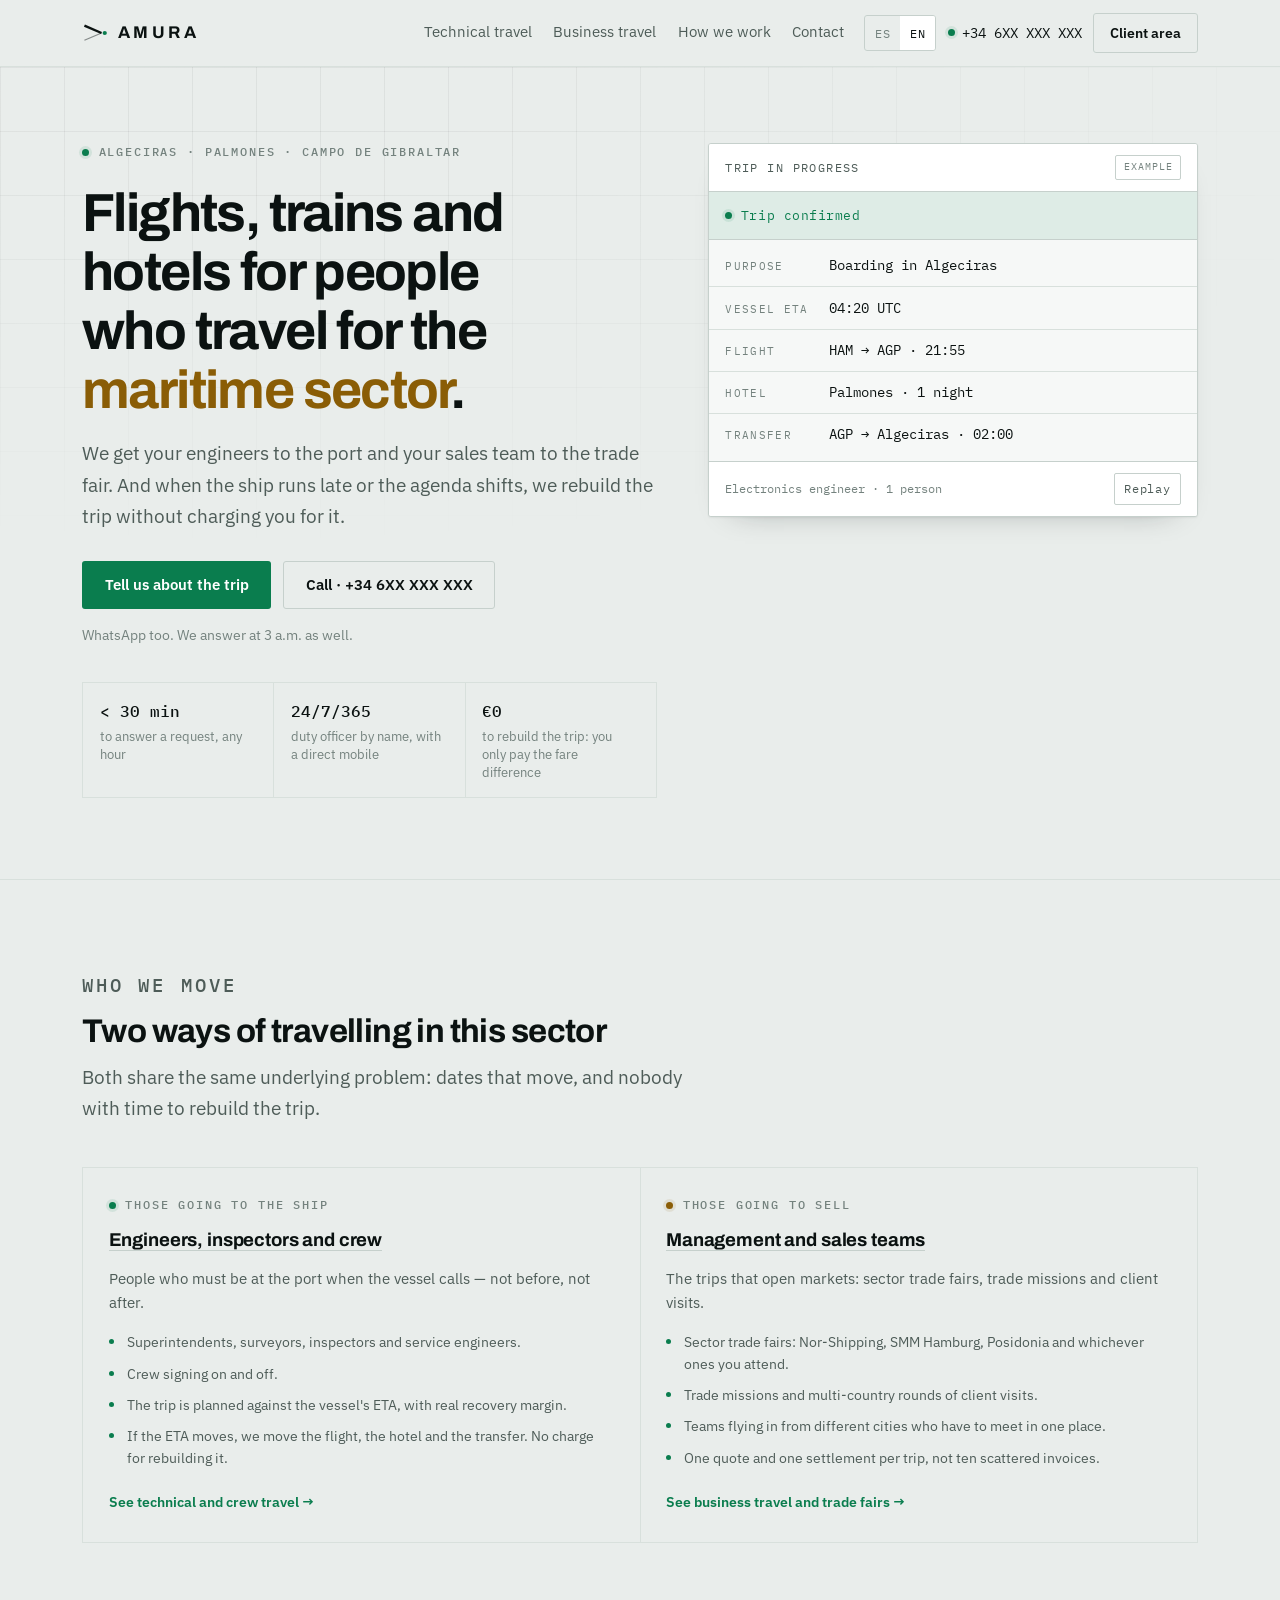
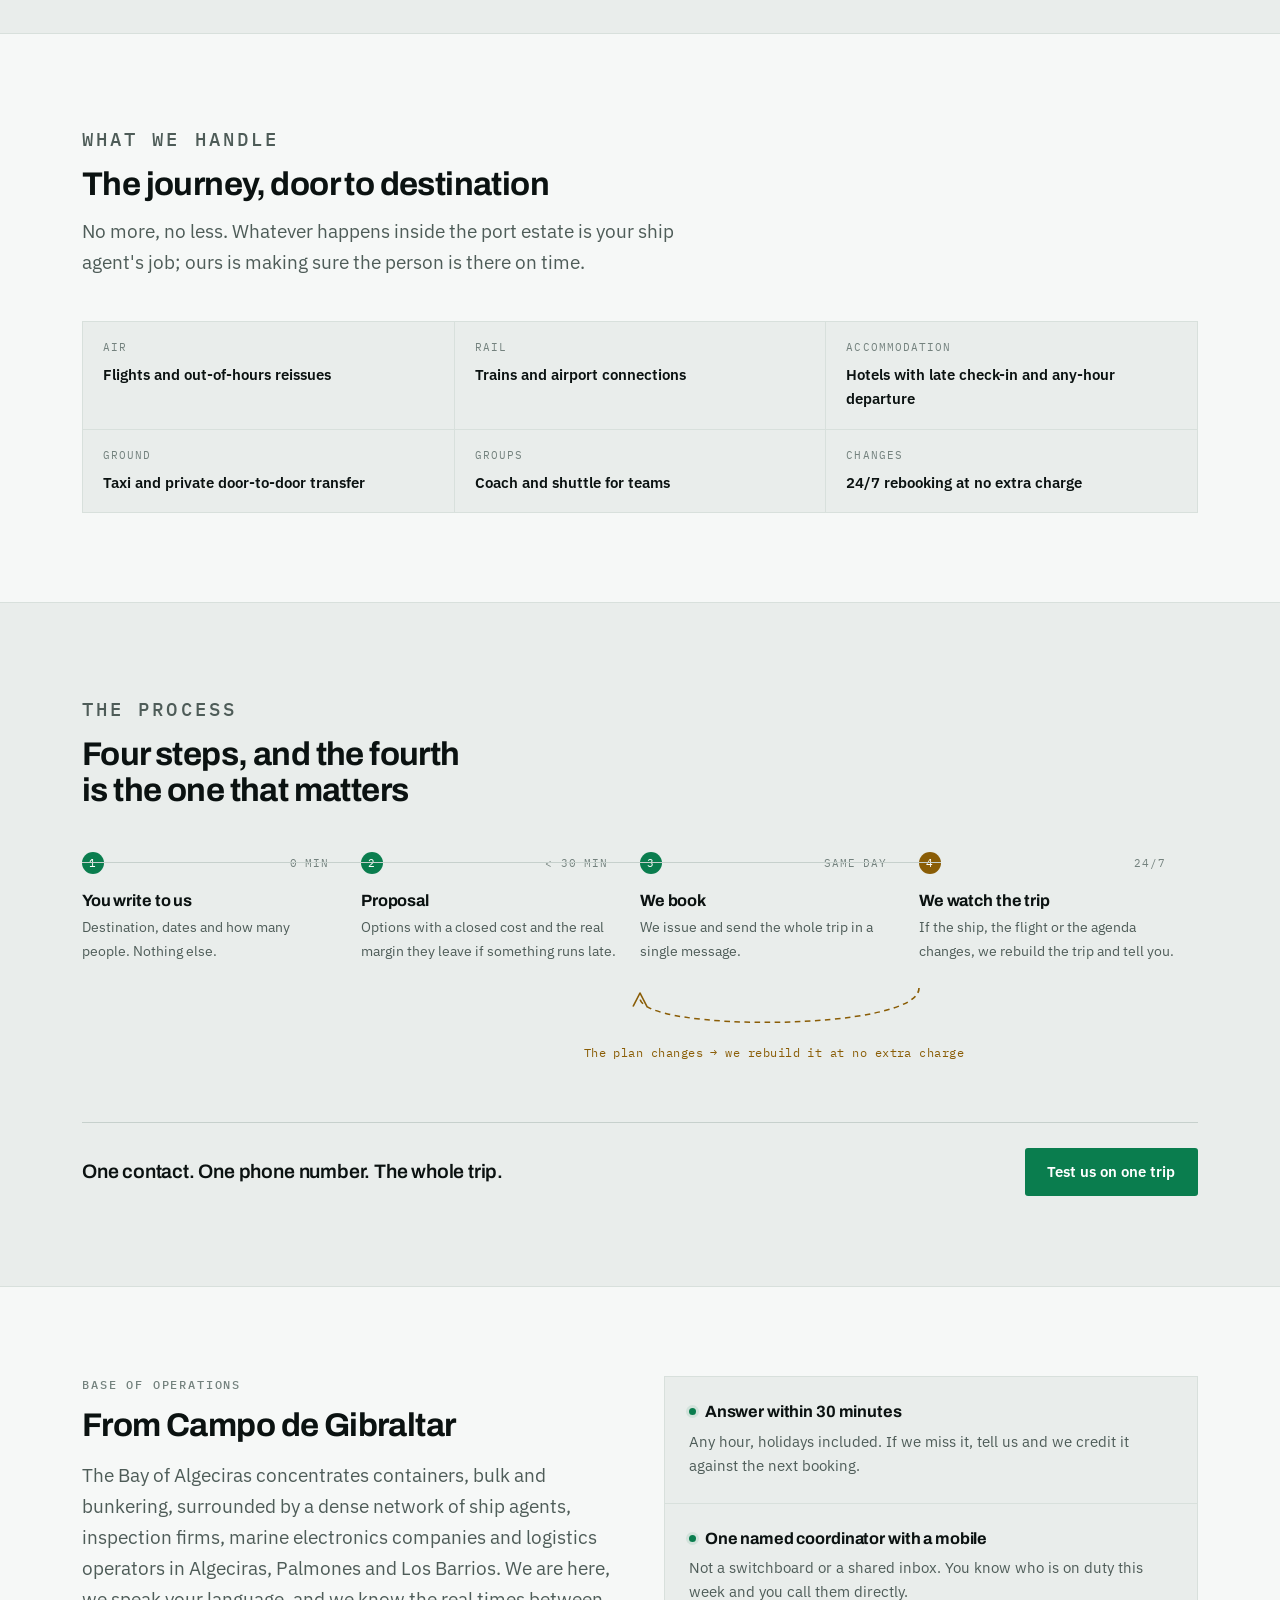
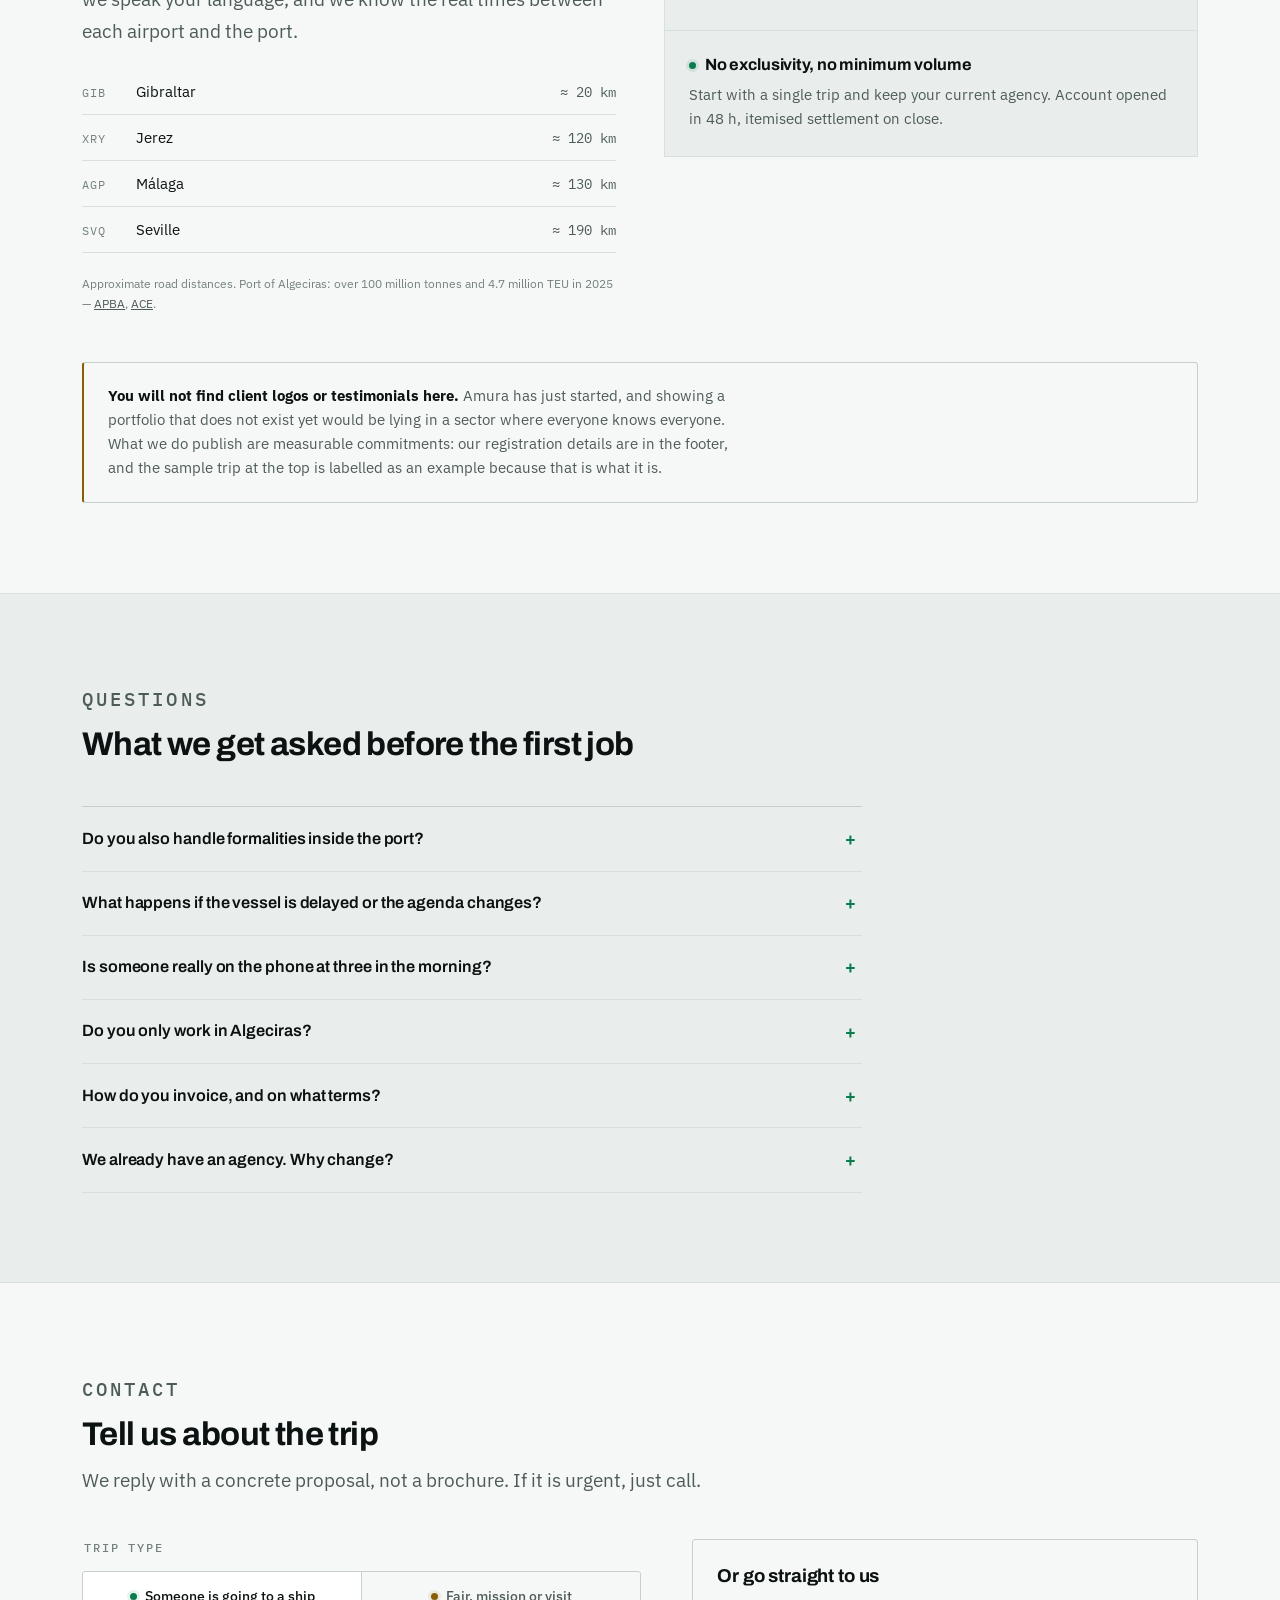
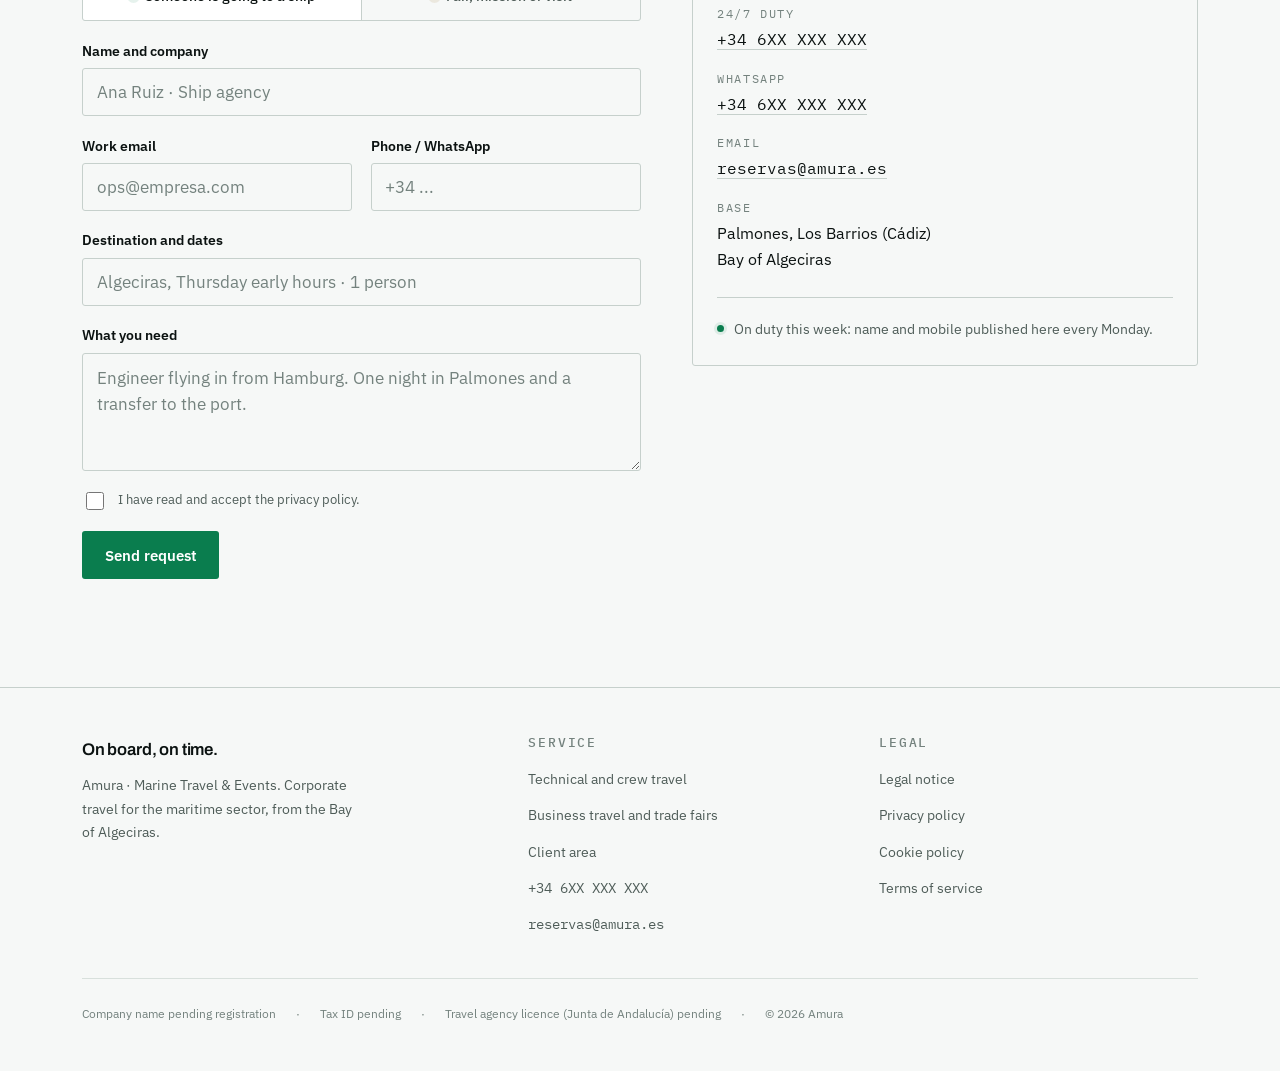
==== index.html @ 0a8b6bfd "Corrige el modelo de facturación: una línea por epígrafe a su PVP El copy decía que los costes de ge" ====
<!-- ARCHIVO GENERADO por tools/build.py. No editar a mano:
     los cambios se pierden en el siguiente build. Edita src/index.html -->
<!doctype html>
<html lang="es" data-lang="es">
<head>
<meta charset="utf-8">
<meta name="viewport" content="width=device-width, initial-scale=1">
<title>Amura · Marine Travel &amp; Events</title>
<meta name="description" content="Agencia de viajes de empresa para el sector marítimo, desde Algeciras. Vuelos, trenes, hoteles y traslados para técnicos que embarcan y para equipos comerciales que van a ferias. Guardia 24/7.">
<meta name="theme-color" content="#0B0F0E">
<meta property="og:type" content="website">
<meta property="og:title" content="Amura · Viajes de empresa para el sector marítimo · Algeciras">
<meta property="og:description" content="Vuelos, trenes, hoteles y traslados para quien viaja por el sector marítimo. Guardia 24/7 y sin recargo cuando el plan cambia.">
<meta property="og:locale" content="es_ES">
<link rel="preconnect" href="https://fonts.googleapis.com">
<link rel="preconnect" href="https://fonts.gstatic.com" crossorigin>
<link rel="stylesheet" href="https://fonts.googleapis.com/css2?family=Archivo:wght@500;600;700&family=IBM+Plex+Mono:wght@400;500&family=IBM+Plex+Sans:wght@400;500;600&display=swap">
<link rel="stylesheet" href="assets/css/styles.css">
<link rel="icon" href="data:image/svg+xml,%3Csvg xmlns='http://www.w3.org/2000/svg' viewBox='0 0 32 32'%3E%3Cpath d='M3 7 L24 16' stroke='%23E8EDEA' stroke-width='3' fill='none'/%3E%3Cpath d='M3 25 L24 16' stroke='%2393A19D' stroke-width='1.5' fill='none'/%3E%3Ccircle cx='28' cy='16' r='2.6' fill='%2317C37B'/%3E%3C/svg%3E">
</head>
<body data-page="home">

<a class="skip-link" href="#main" data-es="Saltar al contenido" data-en="Skip to content">Saltar al contenido</a>

<header class="header">
  <div class="wrap header__inner">
    <a class="brand" href="index.html">
      <svg class="brand__mark" viewBox="0 0 32 32" aria-hidden="true" focusable="false">
        <path d="M3 7 L24 16" stroke="currentColor" stroke-width="3" fill="none"/>
        <path d="M3 25 L24 16" stroke="currentColor" stroke-width="1.5" opacity=".45" fill="none"/>
        <circle cx="28" cy="16" r="2.6" fill="var(--green)"/>
      </svg>
      <span class="brand__name">Amura</span>
    </a>

    <nav class="nav" aria-label="Principal">
      <a href="viajes-tecnicos.html" data-nav="tecnicos" data-es="Viajes técnicos" data-en="Technical travel">Viajes técnicos</a>
      <a href="viajes-comerciales.html" data-nav="comerciales" data-es="Viajes comerciales" data-en="Business travel">Viajes comerciales</a>
      <a href="index.html#proceso" data-es="Cómo trabajamos" data-en="How we work">Cómo trabajamos</a>
      <a href="index.html#contacto" data-es="Contacto" data-en="Contact">Contacto</a>
    </nav>

    <div class="header__actions">
      <div class="lang" role="group" aria-label="Idioma / Language">
        <button type="button" data-set-lang="es" aria-pressed="true">ES</button>
        <button type="button" data-set-lang="en" aria-pressed="false">EN</button>
      </div>
      <a class="header__phone" href="tel:+34600000000" data-es-al="Teléfono de guardia 24 horas" data-en-al="24-hour duty phone" aria-label="Teléfono de guardia 24 horas">
        <span class="dot" aria-hidden="true"></span>+34 6XX XXX XXX
      </a>
      <a class="btn btn--ghost btn--sm header__area" href="area-cliente.html" data-nav="area" data-es="Área de cliente" data-en="Client area">Área de cliente</a>
      <a class="btn btn--primary btn--sm header__quote" href="index.html#contacto" data-es="Presupuesto" data-en="Get a quote">Presupuesto</a>
    </div>
  </div>
</header>

<main id="main">
<span id="top"></span>

<!-- ============ HERO ============ -->
<section class="hero">
  <div class="wrap">
    <div class="hero__grid">

      <div>
        <p class="hero__eyebrow label">
          <span class="dot" aria-hidden="true"></span>
          <span>Algeciras · Palmones · Campo de Gibraltar</span>
        </p>

        <h1 data-es="Vuelos, trenes y hoteles para quien viaja por el <em>sector marítimo</em>."
            data-en="Flights, trains and hotels for people who travel for the <em>maritime sector</em>.">Vuelos, trenes y hoteles para quien viaja por el <em>sector marítimo</em>.</h1>

        <p class="lead hero__lead"
           data-es="Llevamos a tus técnicos hasta el puerto y a tu equipo comercial hasta la feria. Y cuando el barco se retrasa o la agenda se mueve, rehacemos el viaje sin cobrarte la gestión."
           data-en="We get your engineers to the port and your sales team to the trade fair. And when the ship runs late or the agenda shifts, we rebuild the trip without charging you for it.">Llevamos a tus técnicos hasta el puerto y a tu equipo comercial hasta la feria. Y cuando el barco se retrasa o la agenda se mueve, rehacemos el viaje sin cobrarte la gestión.</p>

        <div class="hero__cta">
          <a class="btn btn--primary" href="#contacto" data-es="Cuéntanos el viaje" data-en="Tell us about the trip">Cuéntanos el viaje</a>
          <a class="btn btn--ghost" href="tel:+34600000000" data-es="Llamar · +34 6XX XXX XXX" data-en="Call · +34 6XX XXX XXX">Llamar · +34 6XX XXX XXX</a>
        </div>
        <p class="hero__note"
           data-es="También por WhatsApp. Respondemos también de madrugada."
           data-en="WhatsApp too. We answer at 3 a.m. as well.">También por WhatsApp. Respondemos también de madrugada.</p>

        <dl class="stats">
          <div>
            <dt>&lt; 30 min</dt>
            <dd data-es="de respuesta a una petición, a cualquier hora" data-en="to answer a request, any hour">de respuesta a una petición, a cualquier hora</dd>
          </div>
          <div>
            <dt>24/7/365</dt>
            <dd data-es="guardia con persona nominal y móvil directo" data-en="duty officer by name, with a direct mobile">guardia con persona nominal y móvil directo</dd>
          </div>
          <div>
            <dt data-es="0 €" data-en="€0">0 €</dt>
            <dd data-es="de cargo por rehacer el viaje: solo la diferencia de tarifa" data-en="to rebuild the trip: you only pay the fare difference">de cargo por rehacer el viaje: solo la diferencia de tarifa</dd>
          </div>
        </dl>
      </div>

      <!-- Consola: el viaje rehaciéndose solo -->
      <div class="console" id="console">
        <div class="console__bar">
          <span class="console__title" data-es="Viaje en curso" data-en="Trip in progress">Viaje en curso</span>
          <span class="console__tag" data-es="Ejemplo" data-en="Example">Ejemplo</span>
        </div>

        <p class="console__status" id="consoleStatus" data-state="ok" role="status">
          <span class="dot" id="consoleDot" aria-hidden="true"></span>
          <span id="consoleStatusText" data-es="Viaje confirmado" data-en="Trip confirmed">Viaje confirmado</span>
        </p>

        <dl class="console__rows">
          <div class="console__row">
            <dt data-es="Motivo" data-en="Purpose">Motivo</dt>
            <dd data-es="Embarque en Algeciras" data-en="Boarding in Algeciras">Embarque en Algeciras</dd>
          </div>
          <div class="console__row" id="rowEta">
            <dt data-es="ETA buque" data-en="Vessel ETA">ETA buque</dt>
            <dd id="cellEta">04:20 UTC</dd>
          </div>
          <div class="console__row" id="rowFlight">
            <dt data-es="Vuelo" data-en="Flight">Vuelo</dt>
            <dd id="cellFlight">HAM → AGP · 21:55</dd>
          </div>
          <div class="console__row" id="rowHotel">
            <dt data-es="Hotel" data-en="Hotel">Hotel</dt>
            <dd id="cellHotel" data-es="Palmones · 1 noche" data-en="Palmones · 1 night">Palmones · 1 noche</dd>
          </div>
          <div class="console__row" id="rowTransfer">
            <dt data-es="Traslado" data-en="Transfer">Traslado</dt>
            <dd id="cellTransfer">AGP → Algeciras · 02:00</dd>
          </div>
        </dl>

        <div class="console__foot">
          <span id="consoleLog" data-es="Técnico de electrónica · 1 persona" data-en="Electronics engineer · 1 person">Técnico de electrónica · 1 persona</span>
          <button type="button" class="console__replay" id="consoleReplay" data-es="Repetir" data-en="Replay">Repetir</button>
        </div>
      </div>

    </div>
  </div>
</section>

<!-- ============ PARA QUIÉN ============ -->
<section class="section" id="publicos">
  <div class="wrap">
    <div class="section-head reveal">
      <p class="label" data-es="Para quién" data-en="Who we move">Para quién</p>
      <h2 data-es="Dos maneras de viajar en este sector" data-en="Two ways of travelling in this sector">Dos maneras de viajar en este sector</h2>
      <p data-es="Las dos tienen el mismo problema de fondo: fechas que se mueven y nadie con tiempo para rehacer el viaje."
         data-en="Both share the same underlying problem: dates that move, and nobody with time to rebuild the trip.">Las dos tienen el mismo problema de fondo: fechas que se mueven y nadie con tiempo para rehacer el viaje.</p>
    </div>

    <div class="services services--2 reveal">
      <article class="service">
        <p class="service__head"><span class="dot" aria-hidden="true"></span><span class="label" data-es="Quien va al barco" data-en="Those going to the ship">Quien va al barco</span></p>
        <h3><a class="service__link" href="viajes-tecnicos.html" data-es="Técnicos, inspectores y tripulación" data-en="Engineers, inspectors and crew">Técnicos, inspectores y tripulación</a></h3>
        <p data-es="Gente que tiene que estar en el puerto cuando el buque hace escala, no antes ni después."
           data-en="People who must be at the port when the vessel calls — not before, not after.">Gente que tiene que estar en el puerto cuando el buque hace escala, no antes ni después.</p>
        <ul>
          <li data-es="Superintendentes, surveyors, inspectores y técnicos de servicio." data-en="Superintendents, surveyors, inspectors and service engineers.">Superintendentes, surveyors, inspectores y técnicos de servicio.</li>
          <li data-es="Tripulantes que embarcan y desembarcan." data-en="Crew signing on and off.">Tripulantes que embarcan y desembarcan.</li>
          <li data-es="El viaje se planifica contra el ETA del buque, con margen real de recuperación." data-en="The trip is planned against the vessel's ETA, with real recovery margin.">El viaje se planifica contra el ETA del buque, con margen real de recuperación.</li>
          <li data-es="Si el ETA se mueve, movemos vuelo, hotel y traslado. Sin cargo por rehacerlo." data-en="If the ETA moves, we move the flight, the hotel and the transfer. No charge for rebuilding it.">Si el ETA se mueve, movemos vuelo, hotel y traslado. Sin cargo por rehacerlo.</li>
        </ul>
        <p class="service__more"><a href="viajes-tecnicos.html" data-es="Ver viajes técnicos y de tripulación →" data-en="See technical and crew travel →">Ver viajes técnicos y de tripulación →</a></p>
      </article>

      <article class="service">
        <p class="service__head"><span class="dot dot--amber" aria-hidden="true"></span><span class="label" data-es="Quien va a vender" data-en="Those going to sell">Quien va a vender</span></p>
        <h3><a class="service__link" href="viajes-comerciales.html" data-es="Dirección y equipo comercial" data-en="Management and sales teams">Dirección y equipo comercial</a></h3>
        <p data-es="Los viajes que abren mercado: ferias del sector, misiones comerciales y visitas a clientes."
           data-en="The trips that open markets: sector trade fairs, trade missions and client visits.">Los viajes que abren mercado: ferias del sector, misiones comerciales y visitas a clientes.</p>
        <ul>
          <li data-es="Ferias del sector: Nor-Shipping, SMM Hamburgo, Posidonia y las que os toquen." data-en="Sector trade fairs: Nor-Shipping, SMM Hamburg, Posidonia and whichever ones you attend.">Ferias del sector: Nor-Shipping, SMM Hamburgo, Posidonia y las que os toquen.</li>
          <li data-es="Misiones comerciales y rondas de visitas a clientes en varios países." data-en="Trade missions and multi-country rounds of client visits.">Misiones comerciales y rondas de visitas a clientes en varios países.</li>
          <li data-es="Equipos que salen desde ciudades distintas y tienen que coincidir." data-en="Teams flying in from different cities who have to meet in one place.">Equipos que salen desde ciudades distintas y tienen que coincidir.</li>
          <li data-es="Un único presupuesto y una única liquidación por viaje, no diez facturas sueltas." data-en="One quote and one settlement per trip, not ten scattered invoices.">Un único presupuesto y una única liquidación por viaje, no diez facturas sueltas.</li>
        </ul>
        <p class="service__more"><a href="viajes-comerciales.html" data-es="Ver viajes comerciales y ferias →" data-en="See business travel and trade fairs →">Ver viajes comerciales y ferias →</a></p>
      </article>
    </div>
  </div>
</section>

<!-- ============ QUÉ GESTIONAMOS ============ -->
<section class="section section--sunk" id="servicios">
  <div class="wrap">
    <div class="section-head reveal">
      <p class="label" data-es="Qué gestionamos" data-en="What we handle">Qué gestionamos</p>
      <h2 data-es="El viaje, de puerta a destino" data-en="The journey, door to destination">El viaje, de puerta a destino</h2>
      <p data-es="Nada más y nada menos. Lo que ocurre dentro del recinto portuario lo coordina tu consignataria; nosotros nos ocupamos de que la persona esté allí a tiempo."
         data-en="No more, no less. Whatever happens inside the port estate is your ship agent's job; ours is making sure the person is there on time.">Nada más y nada menos. Lo que ocurre dentro del recinto portuario lo coordina tu consignataria; nosotros nos ocupamos de que la persona esté allí a tiempo.</p>
    </div>

    <div class="caps reveal">
      <div class="cap"><span data-es="Aéreo" data-en="Air">Aéreo</span><strong data-es="Vuelos y reemisiones fuera de horario" data-en="Flights and out-of-hours reissues">Vuelos y reemisiones fuera de horario</strong></div>
      <div class="cap"><span data-es="Ferroviario" data-en="Rail">Ferroviario</span><strong data-es="Trenes y enlaces con el aeropuerto" data-en="Trains and airport connections">Trenes y enlaces con el aeropuerto</strong></div>
      <div class="cap"><span data-es="Alojamiento" data-en="Accommodation">Alojamiento</span><strong data-es="Hoteles con check-in tardío y salida a cualquier hora" data-en="Hotels with late check-in and any-hour departure">Hoteles con check-in tardío y salida a cualquier hora</strong></div>
      <div class="cap"><span data-es="Terrestre" data-en="Ground">Terrestre</span><strong data-es="Taxi y traslado privado puerta a puerta" data-en="Taxi and private door-to-door transfer">Taxi y traslado privado puerta a puerta</strong></div>
      <div class="cap"><span data-es="Grupos" data-en="Groups">Grupos</span><strong data-es="Autobús y shuttle para equipos" data-en="Coach and shuttle for teams">Autobús y shuttle para equipos</strong></div>
      <div class="cap"><span data-es="Cambios" data-en="Changes">Cambios</span><strong data-es="Reprogramación 24/7 sin cargo añadido" data-en="24/7 rebooking at no extra charge">Reprogramación 24/7 sin cargo añadido</strong></div>
    </div>
  </div>
</section>

<!-- ============ PROCESO ============ -->
<section class="section" id="proceso">
  <div class="wrap">
    <div class="section-head reveal">
      <p class="label" data-es="El proceso" data-en="The process">El proceso</p>
      <h2 data-es="Cuatro pasos, y el cuarto es el que importa" data-en="Four steps, and the fourth is the one that matters">Cuatro pasos, y el cuarto es el que importa</h2>
    </div>

    <div class="flow reveal">
      <div class="flow__track flow__track--4">
        <div class="step" data-signal="green">
          <p class="step__node"><span class="step__num mono">1</span><span class="step__time">0 min</span></p>
          <h3 data-es="Nos escribes" data-en="You write to us">Nos escribes</h3>
          <p data-es="Destino, fechas y cuántas personas. Nada más." data-en="Destination, dates and how many people. Nothing else.">Destino, fechas y cuántas personas. Nada más.</p>
        </div>
        <div class="step" data-signal="green">
          <p class="step__node"><span class="step__num mono">2</span><span class="step__time">&lt; 30 min</span></p>
          <h3 data-es="Propuesta" data-en="Proposal">Propuesta</h3>
          <p data-es="Opciones con coste cerrado y el margen real que dejan si algo se retrasa." data-en="Options with a closed cost and the real margin they leave if something runs late.">Opciones con coste cerrado y el margen real que dejan si algo se retrasa.</p>
        </div>
        <div class="step" data-signal="green">
          <p class="step__node"><span class="step__num mono">3</span><span class="step__time" data-es="Mismo día" data-en="Same day">Mismo día</span></p>
          <h3 data-es="Reservamos" data-en="We book">Reservamos</h3>
          <p data-es="Emitimos y te mandamos todo el viaje en un solo mensaje." data-en="We issue and send the whole trip in a single message.">Emitimos y te mandamos todo el viaje en un solo mensaje.</p>
        </div>
        <div class="step" data-signal="amber">
          <p class="step__node"><span class="step__num mono">4</span><span class="step__time">24/7</span></p>
          <h3 data-es="Seguimos el viaje" data-en="We watch the trip">Seguimos el viaje</h3>
          <p data-es="Si cambia el barco, el vuelo o la agenda, rehacemos el viaje y te avisamos." data-en="If the ship, the flight or the agenda changes, we rebuild the trip and tell you.">Si cambia el barco, el vuelo o la agenda, rehacemos el viaje y te avisamos.</p>
        </div>
      </div>

      <!-- El bucle es el argumento de venta, dibujado -->
      <div class="flow__loop" aria-hidden="true">
        <svg viewBox="0 0 1000 62" preserveAspectRatio="none" fill="none">
          <path d="M750 0 C750 44, 500 44, 500 10" stroke="var(--amber)" stroke-width="1.5" stroke-dasharray="5 4"/>
          <path d="M494 18 L500 5 L506 18" stroke="var(--amber)" stroke-width="1.5" stroke-linecap="round" stroke-linejoin="round"/>
        </svg>
        <span class="flow__loop-label" data-es="El plan cambia → lo rehacemos sin cargo añadido" data-en="The plan changes → we rebuild it at no extra charge">El plan cambia → lo rehacemos sin cargo añadido</span>
      </div>

      <p class="flow__loop-mobile" data-es="↻ El plan cambia → volvemos al paso 3 y lo rehacemos sin cargo añadido."
         data-en="↻ The plan changes → back to step 3, rebuilt at no extra charge.">↻ El plan cambia → volvemos al paso 3 y lo rehacemos sin cargo añadido.</p>

      <div class="flow__close">
        <p data-es="Un interlocutor. Un número de teléfono. Todo el viaje." data-en="One contact. One phone number. The whole trip.">Un interlocutor. Un número de teléfono. Todo el viaje.</p>
        <a class="btn btn--primary" href="#contacto" data-es="Ponnos a prueba en un viaje" data-en="Test us on one trip">Ponnos a prueba en un viaje</a>
      </div>
    </div>
  </div>
</section>

<!-- ============ ALGECIRAS + COMPROMISOS ============ -->
<section class="section section--sunk" id="algeciras">
  <div class="wrap">
    <div class="port">
      <div class="reveal">
        <p class="label" style="margin-bottom:.75rem" data-es="Base de operaciones" data-en="Base of operations">Base de operaciones</p>
        <h2 data-es="Desde el Campo de Gibraltar" data-en="From Campo de Gibraltar">Desde el Campo de Gibraltar</h2>
        <p class="lead" style="margin-top:1rem"
           data-es="La Bahía de Algeciras concentra contenedores, graneles y bunkering, y alrededor un tejido de consignatarias, inspectoras, empresas de electrónica naval y logística instaladas en Algeciras, Palmones y Los Barrios. Estamos aquí, hablamos vuestro idioma y conocemos los tiempos reales entre cada aeropuerto y el puerto."
           data-en="The Bay of Algeciras concentrates containers, bulk and bunkering, surrounded by a dense network of ship agents, inspection firms, marine electronics companies and logistics operators in Algeciras, Palmones and Los Barrios. We are here, we speak your language, and we know the real times between each airport and the port.">La Bahía de Algeciras concentra contenedores, graneles y bunkering, y alrededor un tejido de consignatarias, inspectoras, empresas de electrónica naval y logística instaladas en Algeciras, Palmones y Los Barrios. Estamos aquí, hablamos vuestro idioma y conocemos los tiempos reales entre cada aeropuerto y el puerto.</p>

        <ul class="airports">
          <li><span class="code">GIB</span><span>Gibraltar</span><span class="km">≈ 20 km</span></li>
          <li><span class="code">XRY</span><span>Jerez</span><span class="km">≈ 120 km</span></li>
          <li><span class="code">AGP</span><span data-es="Málaga" data-en="Málaga">Málaga</span><span class="km">≈ 130 km</span></li>
          <li><span class="code">SVQ</span><span data-es="Sevilla" data-en="Seville">Sevilla</span><span class="km">≈ 190 km</span></li>
        </ul>
        <p class="source-note">
          <span data-es="Distancias por carretera aproximadas. Puerto de Algeciras: más de 100 millones de toneladas y 4,7 millones de TEU en 2025 —"
                data-en="Approximate road distances. Port of Algeciras: over 100 million tonnes and 4.7 million TEU in 2025 —">Distancias por carretera aproximadas. Puerto de Algeciras: más de 100 millones de toneladas y 4,7 millones de TEU en 2025 —</span>
          <a href="https://www.apba.es/noticias/trficos-2025-una-dcada-superando-los-100-millones-de-toneladas-anuales" rel="noopener">APBA</a>,
          <a href="https://www.ace-cargadores.com/2026/02/02/puertos-espanoles-2025-los-mas/" rel="noopener">ACE</a>.
        </p>
      </div>

      <div class="reveal">
        <div class="pledges pledges--stack">
          <article class="pledge">
            <h3><span class="dot" aria-hidden="true"></span><span data-es="Respuesta en menos de 30 minutos" data-en="Answer within 30 minutes">Respuesta en menos de 30 minutos</span></h3>
            <p data-es="A cualquier hora, festivos incluidos. Si no llegamos, lo dices y te lo descontamos de la siguiente gestión." data-en="Any hour, holidays included. If we miss it, tell us and we credit it against the next booking.">A cualquier hora, festivos incluidos. Si no llegamos, lo dices y te lo descontamos de la siguiente gestión.</p>
          </article>
          <article class="pledge">
            <h3><span class="dot" aria-hidden="true"></span><span data-es="Un gestor con nombre y móvil" data-en="One named coordinator with a mobile">Un gestor con nombre y móvil</span></h3>
            <p data-es="No una centralita ni un buzón compartido. Sabes quién está de guardia esta semana y le llamas directamente." data-en="Not a switchboard or a shared inbox. You know who is on duty this week and you call them directly.">No una centralita ni un buzón compartido. Sabes quién está de guardia esta semana y le llamas directamente.</p>
          </article>
          <article class="pledge">
            <h3><span class="dot" aria-hidden="true"></span><span data-es="Sin exclusividad ni volumen mínimo" data-en="No exclusivity, no minimum volume">Sin exclusividad ni volumen mínimo</span></h3>
            <p data-es="Empieza por un solo viaje, con tu agencia actual intacta. Alta de cuenta en 48 h y liquidación desglosada al cerrar." data-en="Start with a single trip and keep your current agency. Account opened in 48 h, itemised settlement on close.">Empieza por un solo viaje, con tu agencia actual intacta. Alta de cuenta en 48 h y liquidación desglosada al cerrar.</p>
          </article>
        </div>
      </div>
    </div>

    <div class="honesty reveal">
      <p data-es="<strong>No vas a encontrar aquí logos de clientes ni testimonios.</strong> Amura acaba de arrancar y presentar una cartera que todavía no existe sería mentir en un sector donde todo el mundo se conoce. Lo que sí publicamos son compromisos medibles: los datos registrales están en el pie de página, y el ejemplo de viaje del inicio está marcado como ejemplo porque lo es."
         data-en="<strong>You will not find client logos or testimonials here.</strong> Amura has just started, and showing a portfolio that does not exist yet would be lying in a sector where everyone knows everyone. What we do publish are measurable commitments: our registration details are in the footer, and the sample trip at the top is labelled as an example because that is what it is."><strong>No vas a encontrar aquí logos de clientes ni testimonios.</strong> Amura acaba de arrancar y presentar una cartera que todavía no existe sería mentir en un sector donde todo el mundo se conoce. Lo que sí publicamos son compromisos medibles: los datos registrales están en el pie de página, y el ejemplo de viaje del inicio está marcado como ejemplo porque lo es.</p>
    </div>
  </div>
</section>

<!-- ============ FAQ ============ -->
<section class="section" id="faq">
  <div class="wrap">
    <div class="section-head reveal">
      <p class="label" data-es="Preguntas" data-en="Questions">Preguntas</p>
      <h2 data-es="Lo que nos preguntan antes de probarnos" data-en="What we get asked before the first job">Lo que nos preguntan antes de probarnos</h2>
    </div>

    <div class="faq reveal">
      <details>
        <summary data-es="¿Gestionáis también los trámites dentro del puerto?" data-en="Do you also handle formalities inside the port?">¿Gestionáis también los trámites dentro del puerto?</summary>
        <p data-es="Hoy no, y preferimos decirlo claro. Nos ocupamos del viaje hasta el destino: vuelo, tren, hotel y traslado. Los pases de acceso, el traslado a bordo y la coordinación dentro del recinto portuario los lleva tu consignataria, que es quien ya tiene esa relación." data-en="Not today, and we would rather say so plainly. We handle the journey up to the destination: flight, train, hotel and transfer. Access passes, the transfer on board and coordination inside the port estate are handled by your ship agent, who already has that relationship.">Hoy no, y preferimos decirlo claro. Nos ocupamos del viaje hasta el destino: vuelo, tren, hotel y traslado. Los pases de acceso, el traslado a bordo y la coordinación dentro del recinto portuario los lleva tu consignataria, que es quien ya tiene esa relación.</p>
      </details>
      <details>
        <summary data-es="¿Qué pasa si el buque se retrasa o cambia la agenda?" data-en="What happens if the vessel is delayed or the agenda changes?">¿Qué pasa si el buque se retrasa o cambia la agenda?</summary>
        <p data-es="Es el escenario normal, no la excepción. En cuanto hay cambio proponemos la reprogramación de vuelo, hotel y traslado con el coste asociado a la vista. Tú decides, nosotros ejecutamos, y no te cobramos por rehacerlo: solo la diferencia de tarifa, si la hay." data-en="That is the normal scenario, not the exception. As soon as something moves we propose the new flight, hotel and transfer with the associated cost visible. You decide, we execute, and we do not charge you for rebuilding it: only the fare difference, if there is one.">Es el escenario normal, no la excepción. En cuanto hay cambio proponemos la reprogramación de vuelo, hotel y traslado con el coste asociado a la vista. Tú decides, nosotros ejecutamos, y no te cobramos por rehacerlo: solo la diferencia de tarifa, si la hay.</p>
      </details>
      <details>
        <summary data-es="¿De verdad hay alguien al teléfono a las tres de la madrugada?" data-en="Is someone really on the phone at three in the morning?">¿De verdad hay alguien al teléfono a las tres de la madrugada?</summary>
        <p data-es="Sí, y con nombre. Cada cuenta tiene un teléfono de guardia para fuera de horario, festivos y fines de semana, y quien responde puede decidir y pagar sin esperar a mañana." data-en="Yes, and by name. Every account has a duty phone for out-of-hours, holidays and weekends, and whoever answers can decide and pay without waiting for the morning.">Sí, y con nombre. Cada cuenta tiene un teléfono de guardia para fuera de horario, festivos y fines de semana, y quien responde puede decidir y pagar sin esperar a mañana.</p>
      </details>
      <details>
        <summary data-es="¿Trabajáis sólo en Algeciras?" data-en="Do you only work in Algeciras?">¿Trabajáis sólo en Algeciras?</summary>
        <p data-es="Nuestra base está en Algeciras y Palmones, pero el viaje puede ir a cualquier sitio: una feria en Hamburgo, una misión comercial en Grecia o una ronda de visitas por el norte de Europa. El destino es indiferente; el interlocutor siempre somos nosotros." data-en="Our base is Algeciras and Palmones, but the trip can go anywhere: a trade fair in Hamburg, a trade mission in Greece or a round of client visits across northern Europe. The destination is irrelevant; the point of contact is always us.">Nuestra base está en Algeciras y Palmones, pero el viaje puede ir a cualquier sitio: una feria en Hamburgo, una misión comercial en Grecia o una ronda de visitas por el norte de Europa. El destino es indiferente; el interlocutor siempre somos nosotros.</p>
      </details>
      <details>
        <summary data-es="¿Cómo facturáis y con qué condiciones?" data-en="How do you invoice, and on what terms?">¿Cómo facturáis y con qué condiciones?</summary>
        <p data-es="Presupuesto cerrado antes de emitir, con una línea por epígrafe a su PVP: vuelo, tren, hotel, traslado. No hay partida de gestión aparte. Las condiciones de pago se acuerdan por escrito al abrir cuenta de empresa; para clientes nuevos podemos empezar viaje a viaje." data-en="A closed quote before we issue anything, with one line per item at its retail price: flight, train, hotel, transfer. There is no separate handling fee. Payment terms are agreed in writing when the company account is opened; new clients can start trip by trip.">Presupuesto cerrado antes de emitir, con una línea por epígrafe a su PVP: vuelo, tren, hotel, traslado. No hay partida de gestión aparte. Las condiciones de pago se acuerdan por escrito al abrir cuenta de empresa; para clientes nuevos podemos empezar viaje a viaje.</p>
      </details>
      <details>
        <summary data-es="Ya tenemos agencia. ¿Por qué cambiar?" data-en="We already have an agency. Why change?">Ya tenemos agencia. ¿Por qué cambiar?</summary>
        <p data-es="No te pedimos que cambies. Te pedimos un viaje. Sin exclusividad, sin volumen mínimo y con tu agencia actual intacta para todo lo demás: si en ese viaje no notas la diferencia, no hay nada que discutir." data-en="We are not asking you to switch. We are asking for one trip. No exclusivity, no minimum volume, your current agency untouched for everything else: if you do not see the difference on that one trip, there is nothing to discuss.">No te pedimos que cambies. Te pedimos un viaje. Sin exclusividad, sin volumen mínimo y con tu agencia actual intacta para todo lo demás: si en ese viaje no notas la diferencia, no hay nada que discutir.</p>
      </details>
    </div>
  </div>
</section>

<!-- ============ CONTACTO ============ -->
<section class="section section--sunk" id="contacto">
  <div class="wrap">
    <div class="section-head reveal">
      <p class="label" data-es="Contacto" data-en="Contact">Contacto</p>
      <h2 data-es="Cuéntanos el viaje" data-en="Tell us about the trip">Cuéntanos el viaje</h2>
      <p data-es="Respondemos con una propuesta concreta, no con un catálogo. Si corre prisa, llama directamente."
         data-en="We reply with a concrete proposal, not a brochure. If it is urgent, just call.">Respondemos con una propuesta concreta, no con un catálogo. Si corre prisa, llama directamente.</p>
    </div>

    <div class="contact">
      <!-- Para activar los envíos: sustituir la acción por el endpoint de Web3Forms/Formspree
           y añadir <input type="hidden" name="access_key" value="..."> -->
      <form class="form reveal" id="briefForm" novalidate>
        <fieldset style="border:0;padding:0;margin:0" class="form">
          <legend class="label" style="margin-bottom:.85rem" data-es="Tipo de viaje" data-en="Trip type">Tipo de viaje</legend>
          <div class="urgency">
            <input type="radio" id="tripShip" name="tipo" value="viaje-a-buque" checked>
            <label for="tripShip"><span class="dot" aria-hidden="true"></span><span data-es="Alguien va a un buque" data-en="Someone is going to a ship">Alguien va a un buque</span></label>
            <input type="radio" id="tripBiz" name="tipo" value="viaje-comercial">
            <label for="tripBiz"><span class="dot dot--amber" aria-hidden="true"></span><span data-es="Feria, misión o visita" data-en="Fair, mission or visit">Feria, misión o visita</span></label>
          </div>
        </fieldset>

        <div class="field">
          <label for="fName" data-es="Nombre y empresa" data-en="Name and company">Nombre y empresa</label>
          <input id="fName" name="nombre_empresa" type="text" required autocomplete="organization"
                 placeholder="Ana Ruiz · Consignataria" data-es-ph="Ana Ruiz · Consignataria" data-en-ph="Ana Ruiz · Ship agency">
        </div>

        <div class="field-row">
          <div class="field">
            <label for="fMail" data-es="Email corporativo" data-en="Work email">Email corporativo</label>
            <input id="fMail" name="email" type="email" required autocomplete="email" placeholder="ops@empresa.com">
          </div>
          <div class="field">
            <label for="fTel" data-es="Teléfono / WhatsApp" data-en="Phone / WhatsApp">Teléfono / WhatsApp
              <span class="hint" data-es="Para llamarte si algo cambia." data-en="So we can call you if something changes.">Para llamarte si algo cambia.</span>
            </label>
            <input id="fTel" name="telefono" type="tel" required inputmode="tel" autocomplete="tel" placeholder="+34 ...">
          </div>
        </div>

        <div class="field">
          <label for="fTrip" data-es="Destino y fechas" data-en="Destination and dates">Destino y fechas
            <span class="hint" data-es="Aproximadas está bien. Sabemos que se mueven." data-en="Approximate is fine. We know they move.">Aproximadas está bien. Sabemos que se mueven.</span>
          </label>
          <input id="fTrip" name="destino_fechas" type="text" required
                 placeholder="Algeciras, jueves madrugada · 1 persona"
                 data-es-ph="Algeciras, jueves madrugada · 1 persona"
                 data-en-ph="Algeciras, Thursday early hours · 1 person">
        </div>

        <div class="field">
          <label for="fMsg" data-es="Qué necesitas" data-en="What you need">Qué necesitas</label>
          <textarea id="fMsg" name="mensaje" required
                    placeholder="Técnico volando desde Hamburgo. Hotel una noche en Palmones y traslado al puerto."
                    data-es-ph="Técnico volando desde Hamburgo. Hotel una noche en Palmones y traslado al puerto."
                    data-en-ph="Engineer flying in from Hamburg. One night in Palmones and a transfer to the port."></textarea>
        </div>

        <label class="consent">
          <input type="checkbox" id="fConsent" required>
          <span data-es="He leído y acepto la política de privacidad." data-en="I have read and accept the privacy policy.">He leído y acepto la política de privacidad.</span>
        </label>

        <div>
          <button class="btn btn--primary" type="submit" data-es="Enviar consulta" data-en="Send request">Enviar consulta</button>
        </div>

        <p class="form__note" id="formStatus" role="status" aria-live="polite"></p>
      </form>

      <aside class="direct reveal">
        <h3 data-es="O directamente" data-en="Or go straight to us">O directamente</h3>
        <dl>
          <div>
            <dt data-es="Guardia 24/7" data-en="24/7 duty">Guardia 24/7</dt>
            <dd><a class="mono" href="tel:+34600000000">+34 6XX XXX XXX</a></dd>
          </div>
          <div>
            <dt>WhatsApp</dt>
            <dd><a class="mono" href="https://wa.me/34600000000" rel="noopener">+34 6XX XXX XXX</a></dd>
          </div>
          <div>
            <dt data-es="Correo" data-en="Email">Correo</dt>
            <dd><a class="mono" href="mailto:reservas@amura.es">reservas@amura.es</a></dd>
          </div>
          <div>
            <dt data-es="Base" data-en="Base">Base</dt>
            <dd data-es="Palmones, Los Barrios (Cádiz)<br>Bahía de Algeciras" data-en="Palmones, Los Barrios (Cádiz)<br>Bay of Algeciras">Palmones, Los Barrios (Cádiz)<br>Bahía de Algeciras</dd>
          </div>
        </dl>
        <p class="watch">
          <span class="dot" aria-hidden="true"></span>
          <span data-es="Guardia esta semana: nombre y móvil publicados aquí cada lunes." data-en="On duty this week: name and mobile published here every Monday.">Guardia esta semana: nombre y móvil publicados aquí cada lunes.</span>
        </p>
      </aside>
    </div>
  </div>
</section>

</main>

<footer class="footer">
  <div class="wrap">
    <div class="footer__grid">
      <div>
        <p class="footer__tagline" data-es="A bordo a tiempo." data-en="On board, on time.">A bordo a tiempo.</p>
        <p style="color:var(--ink-2);font-size:.9rem;max-width:34ch"
           data-es="Amura · Marine Travel &amp; Events. Viajes de empresa para el sector marítimo, desde la Bahía de Algeciras."
           data-en="Amura · Marine Travel &amp; Events. Corporate travel for the maritime sector, from the Bay of Algeciras.">Amura · Marine Travel &amp; Events. Viajes de empresa para el sector marítimo, desde la Bahía de Algeciras.</p>
      </div>
      <div>
        <h4 data-es="Servicio" data-en="Service">Servicio</h4>
        <ul>
          <li><a href="viajes-tecnicos.html" data-es="Viajes técnicos y de tripulación" data-en="Technical and crew travel">Viajes técnicos y de tripulación</a></li>
          <li><a href="viajes-comerciales.html" data-es="Viajes comerciales y ferias" data-en="Business travel and trade fairs">Viajes comerciales y ferias</a></li>
          <li><a href="area-cliente.html" data-es="Área de cliente" data-en="Client area">Área de cliente</a></li>
          <li><a class="mono" href="tel:+34600000000">+34 6XX XXX XXX</a></li>
          <li><a class="mono" href="mailto:reservas@amura.es">reservas@amura.es</a></li>
        </ul>
      </div>
      <div>
        <h4 data-es="Legal" data-en="Legal">Legal</h4>
        <ul>
          <li><a href="#" data-es="Aviso legal" data-en="Legal notice">Aviso legal</a></li>
          <li><a href="#" data-es="Política de privacidad" data-en="Privacy policy">Política de privacidad</a></li>
          <li><a href="#" data-es="Política de cookies" data-en="Cookie policy">Política de cookies</a></li>
          <li><a href="#" data-es="Condiciones de contratación" data-en="Terms of service">Condiciones de contratación</a></li>
        </ul>
      </div>
    </div>

    <p class="footer__legal">
      <span data-es="Denominación social pendiente de alta" data-en="Company name pending registration">Denominación social pendiente de alta</span>
      <span>·</span>
      <span data-es="CIF pendiente" data-en="Tax ID pending">CIF pendiente</span>
      <span>·</span>
      <span data-es="Registro de agencia de viajes (Junta de Andalucía) pendiente" data-en="Travel agency licence (Junta de Andalucía) pending">Registro de agencia de viajes (Junta de Andalucía) pendiente</span>
      <span>·</span>
      <span>© <span id="year">2026</span> Amura</span>
    </p>
  </div>
</footer>

<nav class="dockbar" aria-label="Contacto rápido">
  <a href="tel:+34600000000" class="is-primary"><span data-es="Llamar" data-en="Call">Llamar</span></a>
  <a href="index.html#contacto"><span data-es="Escribir" data-en="Write">Escribir</span></a>
</nav>

<script src="assets/js/main.js"></script>
</body>
</html>
---- assets/css/styles.css ----
/* =============================================================
   AMURA · Marine Travel & Events
   Sistema visual: "noche de terminal".
   Dark-first. El color no decora: señaliza (verde estribor,
   ámbar sodio de muelle, rojo babor).
   ============================================================= */

/* ---------- Tokens: DARK por defecto ---------- */
:root {
  --ground:      #0B0F0E;
  --surface:     #12181A;
  --surface-2:   #1A2124;
  --line:        #2A3438;
  --line-soft:   #1F282B;
  --ink:         #E8EDEA;
  --ink-2:       #93A19D;
  --ink-3:       #6B7A76;
  --green:       #17C37B;
  --green-hover: #12A468;
  --green-dim:   rgba(23, 195, 123, 0.14);
  --amber:       #F2A81D;
  --amber-dim:   rgba(242, 168, 29, 0.14);
  --red:         #D6453A;
  --red-dim:     rgba(214, 69, 58, 0.14);
  --on-signal:   #06120C;
  --shadow:      0 1px 0 rgba(255,255,255,.03), 0 18px 40px -24px rgba(0,0,0,.9);
  --grid-line:   rgba(147, 161, 157, 0.07);

  --font-display: "Archivo", "Helvetica Neue", Arial, sans-serif;
  --font-body:    "IBM Plex Sans", "Segoe UI", system-ui, sans-serif;
  --font-mono:    "IBM Plex Mono", ui-monospace, "SFMono-Regular", Consolas, monospace;

  --fs-hero:  clamp(2.15rem, 4.6vw, 3.35rem);
  --fs-h2:    clamp(1.55rem, 2.9vw, 2.05rem);
  --fs-h3:    1.16rem;
  --fs-lead:  clamp(1.06rem, 1.5vw, 1.22rem);
  --fs-body:  1.0625rem;
  --fs-sm:    0.9375rem;
  --fs-label: 0.72rem;

  --pad-section: clamp(3.5rem, 7vw, 6rem);
  --maxw: 1180px;
  --radius: 3px;
}

/* ---------- Tokens: LIGHT (carta náutica impresa) ---------- */
@media (prefers-color-scheme: light) {
  :root:not([data-theme="dark"]) {
    --ground:      #E9EDEB;
    --surface:     #F6F8F7;
    --surface-2:   #FFFFFF;
    --line:        #C6D0CC;
    --line-soft:   #D8E0DC;
    --ink:         #0B1211;
    --ink-2:       #4E5C58;
    --ink-3:       #74827E;
    --green:       #0A7D4E;
    --green-hover: #08643E;
    --green-dim:   rgba(10, 125, 78, 0.10);
    --amber:       #8A5D06;
    --amber-dim:   rgba(138, 93, 6, 0.10);
    --red:         #A72E24;
    --red-dim:     rgba(167, 46, 36, 0.10);
    --on-signal:   #FFFFFF;
    --shadow:      0 1px 2px rgba(11,18,17,.05), 0 14px 32px -26px rgba(11,18,17,.45);
    --grid-line:   rgba(11, 18, 17, 0.055);
  }
}
:root[data-theme="light"] {
  --ground:      #E9EDEB;
  --surface:     #F6F8F7;
  --surface-2:   #FFFFFF;
  --line:        #C6D0CC;
  --line-soft:   #D8E0DC;
  --ink:         #0B1211;
  --ink-2:       #4E5C58;
  --ink-3:       #74827E;
  --green:       #0A7D4E;
  --green-hover: #08643E;
  --green-dim:   rgba(10, 125, 78, 0.10);
  --amber:       #8A5D06;
  --amber-dim:   rgba(138, 93, 6, 0.10);
  --red:         #A72E24;
  --red-dim:     rgba(167, 46, 36, 0.10);
  --on-signal:   #FFFFFF;
  --shadow:      0 1px 2px rgba(11,18,17,.05), 0 14px 32px -26px rgba(11,18,17,.45);
  --grid-line:   rgba(11, 18, 17, 0.055);
}

/* ---------- Base ---------- */
*, *::before, *::after { box-sizing: border-box; }

html { scroll-behavior: smooth; scroll-padding-top: 86px; }
@media (prefers-reduced-motion: reduce) { html { scroll-behavior: auto; } }

body {
  margin: 0;
  background: var(--ground);
  color: var(--ink);
  font-family: var(--font-body);
  font-size: var(--fs-body);
  line-height: 1.62;
  -webkit-font-smoothing: antialiased;
  text-rendering: optimizeLegibility;
}

h1, h2, h3, h4 {
  font-family: var(--font-display);
  font-weight: 700;
  line-height: 1.1;
  letter-spacing: -0.018em;
  text-wrap: balance;
  margin: 0;
}
h1 { font-size: var(--fs-hero); letter-spacing: -0.03em; }
h2 { font-size: var(--fs-h2); }
h3 { font-size: var(--fs-h3); letter-spacing: -0.008em; }
p  { margin: 0; }

a { color: inherit; }
img, svg { max-width: 100%; }

:focus-visible {
  outline: 2px solid var(--green);
  outline-offset: 3px;
  border-radius: 2px;
}

::selection { background: var(--green); color: var(--on-signal); }

.skip-link {
  position: absolute; left: 8px; top: -60px; z-index: 200;
  background: var(--green); color: var(--on-signal);
  padding: 10px 16px; font-weight: 600; border-radius: var(--radius);
  transition: top .15s ease;
}
.skip-link:focus { top: 8px; }

/* ---------- Utilidades ---------- */
.wrap { width: 100%; max-width: var(--maxw); margin-inline: auto; padding-inline: clamp(1.1rem, 4vw, 2rem); }

.label {
  font-family: var(--font-mono);
  font-size: var(--fs-label);
  letter-spacing: 0.16em;
  text-transform: uppercase;
  color: var(--ink-3);
  font-weight: 500;
}

.mono { font-family: var(--font-mono); font-variant-numeric: tabular-nums; }

.section { padding-block: var(--pad-section); border-top: 1px solid var(--line-soft); }
.section--plain { border-top: none; }
.section--sunk { background: var(--surface); }

.section-head { display: flex; flex-direction: column; gap: .75rem; margin-bottom: 2.75rem; max-width: 62ch; }
.section-head p { color: var(--ink-2); font-size: var(--fs-lead); }

.lead { color: var(--ink-2); font-size: var(--fs-lead); max-width: 60ch; }

/* Punto de luz de señalización */
.dot {
  width: 7px; height: 7px; border-radius: 50%;
  background: var(--green); flex: 0 0 auto;
  box-shadow: 0 0 0 3px var(--green-dim);
}
.dot--amber { background: var(--amber); box-shadow: 0 0 0 3px var(--amber-dim); }
.dot--red   { background: var(--red);   box-shadow: 0 0 0 3px var(--red-dim); }

.sr-only {
  position: absolute; width: 1px; height: 1px; margin: -1px; padding: 0; border: 0;
  clip-path: inset(50%); overflow: hidden; white-space: nowrap;
}

/* ---------- Botones ---------- */
.btn {
  display: inline-flex; align-items: center; justify-content: center; gap: .55rem;
  min-height: 48px; padding: 0 1.35rem;
  font-family: var(--font-body); font-size: var(--fs-sm); font-weight: 600;
  border-radius: var(--radius); border: 1px solid transparent;
  text-decoration: none; cursor: pointer;
  transition: background-color .16s ease, border-color .16s ease, color .16s ease;
}
.btn--primary { background: var(--green); color: var(--on-signal); }
.btn--primary:hover { background: var(--green-hover); }
.btn--ghost { background: transparent; color: var(--ink); border-color: var(--line); }
.btn--ghost:hover { border-color: var(--ink-3); }
.btn--sm { min-height: 40px; padding: 0 1rem; font-size: .875rem; }

/* ---------- Header ---------- */
.header {
  position: sticky; top: 0; z-index: 100;
  background: color-mix(in srgb, var(--ground) 88%, transparent);
  backdrop-filter: blur(10px);
  border-bottom: 1px solid var(--line-soft);
}
.header__inner { display: flex; align-items: center; gap: 1.25rem; min-height: 66px; }

.brand { display: inline-flex; align-items: center; gap: .6rem; text-decoration: none; margin-right: auto; }
.brand__mark { width: 26px; height: 26px; flex: 0 0 auto; }
.brand__name {
  font-family: var(--font-display); font-weight: 700;
  font-size: 1.06rem; letter-spacing: .21em; text-transform: uppercase;
}

.nav { display: none; gap: 1.35rem; }
.nav a {
  text-decoration: none; font-size: var(--fs-sm); color: var(--ink-2);
  padding-block: .35rem; border-bottom: 1px solid transparent;
  white-space: nowrap;
  transition: color .16s ease, border-color .16s ease;
}
.nav a:hover { color: var(--ink); border-color: var(--green); }
@media (min-width: 1140px) { .nav { display: flex; } }

.header__actions { display: flex; align-items: center; gap: .7rem; }

.lang { display: inline-flex; border: 1px solid var(--line); border-radius: var(--radius); overflow: hidden; }
.lang button {
  font-family: var(--font-mono); font-size: .72rem; letter-spacing: .08em;
  padding: .45rem .6rem; min-height: 34px;
  background: transparent; color: var(--ink-3); border: 0; cursor: pointer;
  transition: background-color .16s ease, color .16s ease;
}
.lang button[aria-pressed="true"] { background: var(--surface-2); color: var(--ink); }

.header__phone {
  display: none; align-items: center; gap: .45rem; white-space: nowrap;
  font-family: var(--font-mono); font-size: .85rem; text-decoration: none; color: var(--ink);
}
.header__phone:hover { color: var(--green); }
@media (min-width: 760px) { .header__phone { display: inline-flex; } }
.header__area, .header__quote { white-space: nowrap; }
.header__area { display: none; }
@media (min-width: 620px)  { .header__area  { display: inline-flex; } }
.header__quote { display: none; }
/* El umbral lo marca el español, que es más largo: por debajo de esto el
   botón de presupuesto no cabe junto a la navegación y el teléfono. */
@media (min-width: 1400px) { .header__quote { display: inline-flex; } }

/* Página activa en la navegación */
body[data-page="tecnicos"]    .nav a[data-nav="tecnicos"],
body[data-page="comerciales"] .nav a[data-nav="comerciales"] {
  color: var(--ink); border-bottom-color: var(--green);
}
body[data-page="area"] .header__area { border-color: var(--green); color: var(--ink); }

/* ---------- Hero ---------- */
.hero { position: relative; padding-block: clamp(2.75rem, 6vw, 4.75rem) clamp(2.5rem, 5vw, 4rem); overflow: hidden; }
.hero::before {
  content: ""; position: absolute; inset: 0; z-index: 0; pointer-events: none;
  background-image: linear-gradient(var(--grid-line) 1px, transparent 1px),
                    linear-gradient(90deg, var(--grid-line) 1px, transparent 1px);
  background-size: 64px 64px;
  mask-image: radial-gradient(120% 80% at 20% 0%, #000 10%, transparent 75%);
}
.hero .wrap { position: relative; z-index: 1; }
.hero__grid { display: grid; gap: clamp(2rem, 4vw, 3.25rem); align-items: start; }
@media (min-width: 980px) { .hero__grid { grid-template-columns: 1.08fr .92fr; } }

.hero__eyebrow { display: flex; align-items: flex-start; gap: .6rem; margin-bottom: 1.4rem; }
.hero__eyebrow .dot { margin-top: .5em; }
.hero h1 { margin-bottom: 1.1rem; }
.hero h1 em { font-style: normal; color: var(--amber); }
.hero__lead { margin-bottom: 1.9rem; }
.hero__cta { display: flex; flex-wrap: wrap; gap: .75rem; margin-bottom: .9rem; }
.hero__note { font-size: .875rem; color: var(--ink-3); }

.stats { display: grid; grid-template-columns: 1fr; gap: 1px; margin-top: 2.25rem; background: var(--line-soft); border: 1px solid var(--line-soft); }
.stats > div { background: var(--ground); padding: .95rem 1.05rem; }
@media (min-width: 620px) { .stats { grid-template-columns: repeat(3, 1fr); } }
.stats dt { font-family: var(--font-mono); font-size: 1.02rem; font-weight: 500; color: var(--ink); font-variant-numeric: tabular-nums; }
.stats dd { margin: .2rem 0 0; font-size: .8rem; color: var(--ink-3); line-height: 1.4; }

/* ---------- Consola de escala (hero) ---------- */
.console {
  background: var(--surface); border: 1px solid var(--line);
  border-radius: var(--radius); box-shadow: var(--shadow); overflow: hidden;
}
.console__bar {
  display: flex; align-items: center; gap: .6rem;
  padding: .7rem 1rem; border-bottom: 1px solid var(--line);
  background: var(--surface-2);
}
.console__title { font-family: var(--font-mono); font-size: .74rem; letter-spacing: .12em; text-transform: uppercase; color: var(--ink-2); }
.console__tag {
  margin-left: auto; font-family: var(--font-mono); font-size: .64rem; letter-spacing: .1em;
  text-transform: uppercase; color: var(--ink-3);
  border: 1px solid var(--line); border-radius: 2px; padding: .18rem .45rem;
}
.console__status {
  display: flex; align-items: center; gap: .55rem;
  padding: .8rem 1rem; border-bottom: 1px solid var(--line);
  font-family: var(--font-mono); font-size: .82rem; letter-spacing: .04em;
}
.console__status[data-state="ok"]    { color: var(--green); background: var(--green-dim); }
.console__status[data-state="warn"]  { color: var(--amber); background: var(--amber-dim); }
.console__rows { margin: 0; padding: .35rem 0; }
.console__row {
  display: grid; grid-template-columns: 92px 1fr; gap: .75rem; align-items: baseline;
  padding: .58rem 1rem;
}
.console__row + .console__row { border-top: 1px solid var(--line-soft); }
.console__row dt { font-family: var(--font-mono); font-size: .7rem; letter-spacing: .12em; text-transform: uppercase; color: var(--ink-3); }
.console__row dd {
  margin: 0; font-family: var(--font-mono); font-size: .875rem; font-variant-numeric: tabular-nums;
  color: var(--ink); overflow-wrap: anywhere;
}
.console__row dd s { color: var(--ink-3); text-decoration-color: var(--red); }
.console__row[data-changed="true"] dd { color: var(--amber); }
.console__foot {
  display: flex; align-items: center; justify-content: space-between; gap: 1rem;
  padding: .7rem 1rem; border-top: 1px solid var(--line);
  background: var(--surface-2);
  font-family: var(--font-mono); font-size: .72rem; color: var(--ink-3);
}
.console__replay {
  font-family: var(--font-mono); font-size: .72rem; letter-spacing: .06em;
  background: none; border: 1px solid var(--line); border-radius: 2px;
  color: var(--ink-2); padding: .3rem .6rem; cursor: pointer; min-height: 32px;
}
.console__replay:hover { color: var(--ink); border-color: var(--ink-3); }

/* ---------- Tarjetas de escenario ---------- */
.cards { display: grid; gap: 1px; background: var(--line-soft); border: 1px solid var(--line-soft); }
@media (min-width: 820px) { .cards--3 { grid-template-columns: repeat(3, 1fr); } }
.card { background: var(--ground); padding: 1.6rem 1.5rem; display: flex; flex-direction: column; gap: .6rem; }
.card__tag { display: flex; align-items: center; gap: .5rem; }
.card h3 { margin-top: .1rem; }
.card p { color: var(--ink-2); font-size: var(--fs-sm); }
.card p strong { color: var(--ink); font-weight: 600; }

/* ---------- Cabecera de página interior ---------- */
.page-hero {
  padding-block: clamp(2.5rem, 5vw, 4rem) clamp(2.25rem, 4vw, 3.25rem);
  border-bottom: 1px solid var(--line-soft);
}
.page-hero h1 { font-size: clamp(1.9rem, 4vw, 2.85rem); max-width: 18ch; }
.page-hero h1 em { font-style: normal; color: var(--amber); }
.page-hero .lead { max-width: 62ch; }

/* ---------- Stepper de escala ---------- */
.flow { position: relative; }
.flow__track { display: grid; gap: 0; }
@media (min-width: 900px) {
  .flow__track { grid-template-columns: repeat(5, 1fr); }
  .flow__track--4 { grid-template-columns: repeat(4, 1fr); }
}

.step { position: relative; padding: 1.4rem 1.25rem 1.5rem 0; }
.step::before {
  content: ""; position: absolute; left: 0; top: 0; bottom: 0; width: 1px; background: var(--line);
}
.step__node {
  display: flex; align-items: center; gap: .55rem; margin-bottom: .85rem;
  margin-left: -1px; padding-left: 1.1rem;
}
.step__num {
  font-family: var(--font-mono); font-size: .7rem; letter-spacing: .1em;
  color: var(--on-signal); background: var(--ink-3);
  width: 22px; height: 22px; display: grid; place-items: center; border-radius: 50%;
  flex: 0 0 auto;
}
.step[data-signal="green"] .step__num { background: var(--green); }
.step[data-signal="amber"] .step__num { background: var(--amber); }
.step__time { font-family: var(--font-mono); font-size: .7rem; letter-spacing: .08em; color: var(--ink-3); text-transform: uppercase; }
.step h3 { font-size: 1.02rem; margin-bottom: .35rem; padding-left: 1.1rem; }
.step p { color: var(--ink-2); font-size: .9rem; padding-left: 1.1rem; max-width: 34ch; }

@media (min-width: 900px) {
  .step { padding: 0 1.4rem 0 0; }
  .step::before { left: 0; top: 10px; bottom: auto; height: 1px; width: 100%; }
  .step:last-child::before { width: 22px; }
  .step__node { flex-direction: row; margin-left: 0; padding-left: 0; margin-bottom: 1.1rem; }
  .step__num { margin-top: 0; }
  .step h3, .step p { padding-left: 0; }
  .step__time { margin-left: auto; padding-right: .6rem; }
}

.flow__loop { display: none; }
@media (min-width: 900px) {
  .flow__loop { display: block; position: relative; margin-top: 1.6rem; }
  .flow__loop svg { display: block; width: 100%; height: 62px; overflow: visible; }
  .flow__loop-label {
    position: absolute; left: 62%; top: 100%; transform: translate(-50%, -.35rem);
    font-family: var(--font-mono); font-size: .72rem; letter-spacing: .04em;
    color: var(--amber); white-space: nowrap;
  }
}
.flow__loop-mobile {
  margin-top: 1.25rem; padding: .85rem 1rem;
  border: 1px dashed var(--amber); border-radius: var(--radius);
  color: var(--amber); font-family: var(--font-mono); font-size: .8rem;
}
@media (min-width: 900px) { .flow__loop-mobile { display: none; } }

.flow__close {
  margin-top: clamp(3rem, 6vw, 4.5rem); display: flex; flex-wrap: wrap; align-items: center;
  gap: 1.25rem; justify-content: space-between;
  border-top: 1px solid var(--line); padding-top: 1.6rem;
}
.flow__close p { font-family: var(--font-display); font-weight: 600; font-size: 1.22rem; letter-spacing: -.01em; }

/* ---------- Servicios ---------- */
.services { display: grid; gap: 1px; background: var(--line-soft); border: 1px solid var(--line-soft); }
@media (min-width: 860px) { .services { grid-template-columns: repeat(3, 1fr); } }
@media (min-width: 780px) { .services--2 { grid-template-columns: repeat(2, 1fr); } }
.service { background: var(--ground); padding: 1.75rem 1.6rem; display: flex; flex-direction: column; gap: 1rem; }
.service__head { display: flex; align-items: center; gap: .6rem; }
.service p { color: var(--ink-2); font-size: var(--fs-sm); }
.service ul { list-style: none; margin: 0; padding: 0; display: flex; flex-direction: column; gap: .6rem; }
.service li { position: relative; padding-left: 1.15rem; font-size: .9rem; color: var(--ink-2); line-height: 1.5; }
.service__link { text-decoration: none; border-bottom: 1px solid var(--line); }
.service__link:hover { color: var(--green); border-bottom-color: var(--green); }
.service__more { margin-top: auto; padding-top: .35rem; }
.service__more a {
  font-size: .9rem; font-weight: 600; color: var(--green); text-decoration: none;
}
.service__more a:hover { text-decoration: underline; }

.service li::before {
  content: ""; position: absolute; left: 0; top: .55em;
  width: 5px; height: 5px; background: var(--green); border-radius: 50%;
}

.caps { display: grid; gap: 1px; background: var(--line-soft); border: 1px solid var(--line-soft); margin-top: 1px; }
@media (min-width: 620px) { .caps { grid-template-columns: repeat(2, 1fr); } }
@media (min-width: 980px) { .caps { grid-template-columns: repeat(3, 1fr); } }
.cap { background: var(--ground); padding: 1.1rem 1.25rem; display: flex; flex-direction: column; gap: .3rem; }
.cap span { font-family: var(--font-mono); font-size: .68rem; letter-spacing: .1em; text-transform: uppercase; color: var(--ink-3); }
.cap strong { font-weight: 600; font-size: .95rem; }

/* ---------- Cobertura / puerto ---------- */
.port { display: grid; gap: clamp(2rem, 4vw, 3rem); align-items: start; }
@media (min-width: 900px) { .port { grid-template-columns: 1fr 1fr; } }
.figures { display: grid; grid-template-columns: repeat(2, 1fr); gap: 1px; background: var(--line-soft); border: 1px solid var(--line-soft); }
.figure { background: var(--ground); padding: 1.25rem 1.3rem; }
.figure strong {
  display: block; font-family: var(--font-display); font-weight: 700;
  font-size: 1.65rem; letter-spacing: -.02em; font-variant-numeric: tabular-nums;
}
.figure span { display: block; font-size: .82rem; color: var(--ink-3); margin-top: .25rem; line-height: 1.45; }

.airports { list-style: none; margin: 1.5rem 0 0; padding: 0; }
.airports li {
  display: flex; align-items: baseline; gap: .9rem;
  padding: .65rem 0; border-bottom: 1px solid var(--line-soft);
  font-size: .93rem;
}
.airports .code { font-family: var(--font-mono); font-size: .78rem; color: var(--ink-3); letter-spacing: .1em; width: 3.2em; flex: 0 0 auto; }
.airports .km { margin-left: auto; font-family: var(--font-mono); font-size: .85rem; color: var(--ink-2); font-variant-numeric: tabular-nums; }

.source-note { margin-top: 1.25rem; font-size: .78rem; color: var(--ink-3); }
.source-note a { color: var(--ink-2); }

/* ---------- Compromisos ---------- */
.pledges { display: grid; gap: 1px; background: var(--line-soft); border: 1px solid var(--line-soft); }
@media (min-width: 780px) { .pledges { grid-template-columns: repeat(2, 1fr); } }
@media (min-width: 780px) { .pledges--stack { grid-template-columns: 1fr; } }
.pledge { background: var(--ground); padding: 1.6rem 1.5rem; display: flex; flex-direction: column; gap: .55rem; }
.pledge h3 { display: flex; align-items: center; gap: .55rem; font-size: 1.02rem; }
.pledge p { color: var(--ink-2); font-size: .92rem; }

.honesty {
  margin-top: clamp(2rem, 4vw, 3rem); padding: 1.35rem 1.5rem;
  border: 1px solid var(--line); border-left: 2px solid var(--amber);
  background: var(--surface); border-radius: var(--radius);
}
.honesty p { color: var(--ink-2); font-size: .93rem; max-width: 72ch; }
.honesty strong { color: var(--ink); }

/* ---------- FAQ ---------- */
.faq { border-top: 1px solid var(--line); max-width: 78ch; }
.faq details { border-bottom: 1px solid var(--line-soft); }
.faq summary {
  list-style: none; cursor: pointer; padding: 1.15rem 2.5rem 1.15rem 0; position: relative;
  font-family: var(--font-display); font-weight: 600; font-size: 1.02rem; letter-spacing: -.005em;
}
.faq summary::-webkit-details-marker { display: none; }
.faq summary::after {
  content: "+"; position: absolute; right: .35rem; top: 50%; transform: translateY(-50%);
  font-family: var(--font-mono); color: var(--green); font-size: 1.15rem;
}
.faq details[open] summary::after { content: "–"; }
.faq details p { padding-bottom: 1.25rem; color: var(--ink-2); font-size: .95rem; max-width: 68ch; }

/* ---------- Contacto ---------- */
.contact { display: grid; gap: clamp(2rem, 4vw, 3.25rem); align-items: start; }
@media (min-width: 940px) { .contact { grid-template-columns: 1.05fr .95fr; } }

.form { display: flex; flex-direction: column; gap: 1.15rem; }
.field { display: flex; flex-direction: column; gap: .4rem; }
.field label { font-size: .85rem; font-weight: 600; color: var(--ink); }
.field .hint { font-size: .78rem; color: var(--ink-3); font-weight: 400; }
.field input, .field textarea, .field select {
  font-family: var(--font-body); font-size: var(--fs-body); color: var(--ink);
  background: var(--surface); border: 1px solid var(--line); border-radius: var(--radius);
  padding: .7rem .85rem; min-height: 48px; width: 100%;
  transition: border-color .16s ease;
}
.field textarea { min-height: 118px; resize: vertical; line-height: 1.55; }
.field input::placeholder, .field textarea::placeholder { color: var(--ink-3); }
.field input:hover, .field textarea:hover { border-color: var(--ink-3); }
.field-row { display: grid; gap: 1.15rem; }
@media (min-width: 560px) { .field-row { grid-template-columns: 1fr 1fr; } }

.urgency {
  display: flex; gap: 1px; position: relative;
  background: var(--line); border: 1px solid var(--line);
  border-radius: var(--radius); overflow: hidden;
}
/* Los radios se ocultan sin salirse del grupo: si se posicionan a la deriva,
   acaban debajo de otro elemento y le roban el clic. */
.urgency input {
  position: absolute; width: 1px; height: 1px; margin: -1px; padding: 0; border: 0;
  clip-path: inset(50%); overflow: hidden; white-space: nowrap;
}
.urgency label {
  flex: 1; text-align: center; padding: .75rem .5rem; cursor: pointer;
  background: var(--surface); font-size: .875rem; font-weight: 500; color: var(--ink-2);
  display: flex; align-items: center; justify-content: center; gap: .5rem; min-height: 48px;
}
.urgency input:checked + label { background: var(--surface-2); color: var(--ink); }
.urgency input:focus-visible + label { outline: 2px solid var(--green); outline-offset: -2px; }

.consent { display: flex; gap: .7rem; align-items: flex-start; font-size: .84rem; color: var(--ink-2); }
.consent input { width: 18px; height: 18px; margin-top: .2rem; flex: 0 0 auto; accent-color: var(--green); }

.form__note { font-size: .8rem; color: var(--ink-3); }

.direct { background: var(--surface); border: 1px solid var(--line); border-radius: var(--radius); padding: 1.6rem 1.5rem; }
.direct h3 { margin-bottom: 1.2rem; }
.direct dl { margin: 0; display: flex; flex-direction: column; gap: 1.05rem; }
.direct dt { font-family: var(--font-mono); font-size: var(--fs-label); letter-spacing: .14em; text-transform: uppercase; color: var(--ink-3); margin-bottom: .2rem; }
.direct dd { margin: 0; font-size: 1rem; }
.direct dd a { text-decoration: none; border-bottom: 1px solid var(--line); }
.direct dd a:hover { border-color: var(--green); color: var(--green); }
.direct .watch {
  margin-top: 1.5rem; padding-top: 1.25rem; border-top: 1px solid var(--line);
  display: flex; align-items: center; gap: .6rem; font-size: .86rem; color: var(--ink-2);
}

/* ---------- Footer ---------- */
.footer { border-top: 1px solid var(--line); padding-block: 3rem 6.5rem; background: var(--surface); }
@media (min-width: 760px) { .footer { padding-bottom: 3rem; } }
.footer__grid { display: grid; gap: 2rem; }
@media (min-width: 780px) { .footer__grid { grid-template-columns: 1.3fr 1fr 1fr; } }
.footer h4 { font-size: .8rem; font-family: var(--font-mono); font-weight: 500; letter-spacing: .14em; text-transform: uppercase; color: var(--ink-3); margin-bottom: .9rem; }
.footer ul { list-style: none; margin: 0; padding: 0; display: flex; flex-direction: column; gap: .55rem; }
.footer a { text-decoration: none; color: var(--ink-2); font-size: .9rem; }
.footer a:hover { color: var(--ink); }
.footer__legal { margin-top: 2.5rem; padding-top: 1.5rem; border-top: 1px solid var(--line-soft); font-size: .78rem; color: var(--ink-3); display: flex; flex-wrap: wrap; gap: .35rem 1.25rem; }
.footer__tagline { font-family: var(--font-display); font-weight: 600; letter-spacing: -.01em; font-size: 1.05rem; margin-bottom: .6rem; }

/* ---------- Barra móvil de guardia ---------- */
.dockbar {
  position: fixed; left: 0; right: 0; bottom: 0; z-index: 120;
  display: grid; grid-template-columns: 1fr 1fr; gap: 1px;
  background: var(--line); border-top: 1px solid var(--line);
}
@media (min-width: 760px) { .dockbar { display: none; } }
.dockbar a {
  display: flex; align-items: center; justify-content: center; gap: .5rem;
  min-height: 56px; text-decoration: none; font-weight: 600; font-size: .92rem;
  background: var(--surface); color: var(--ink);
}
.dockbar a.is-primary { background: var(--green); color: var(--on-signal); }

/* ---------- Revelado al hacer scroll ---------- */
.reveal { opacity: 0; transform: translateY(8px); transition: opacity .28s ease, transform .28s ease; }
.reveal.is-in { opacity: 1; transform: none; }
@media (prefers-reduced-motion: reduce) {
  .reveal { opacity: 1; transform: none; transition: none; }
  * { animation-duration: .001ms !important; animation-iteration-count: 1 !important; transition-duration: .001ms !important; }
}
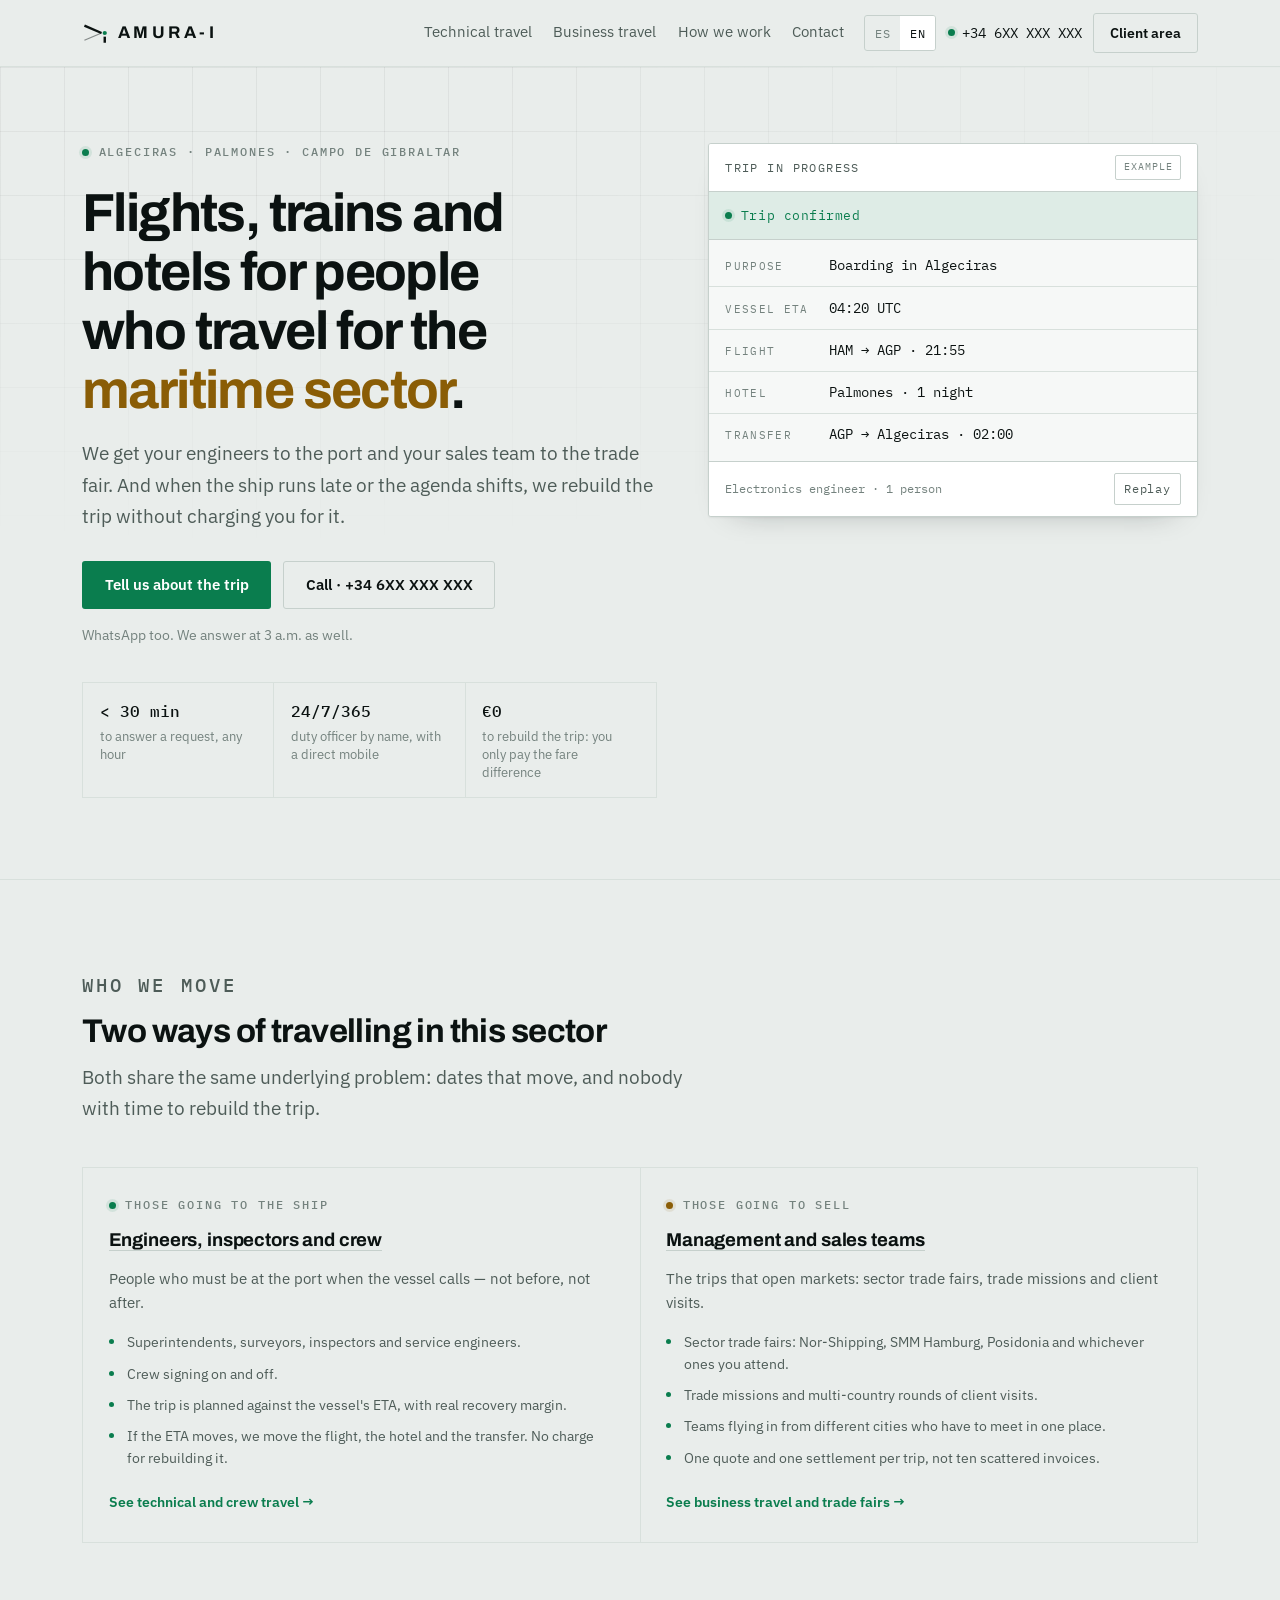
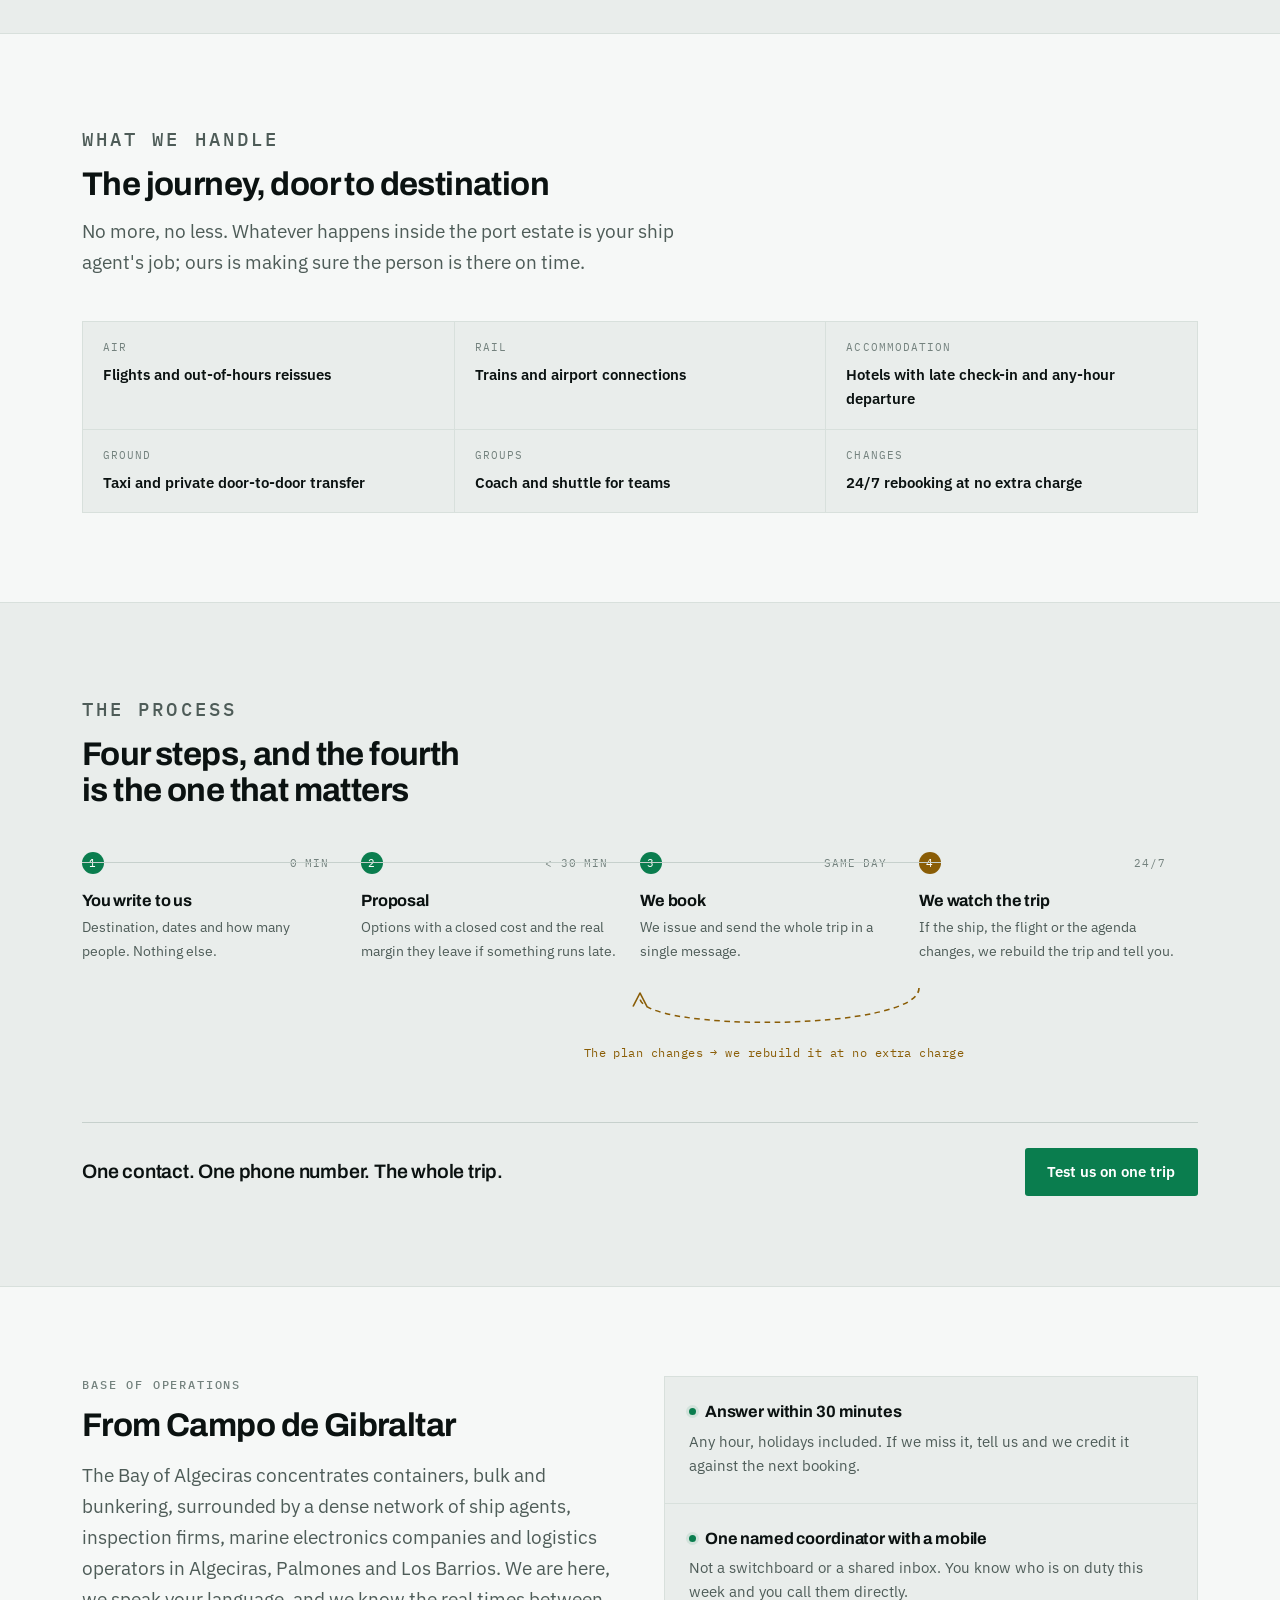
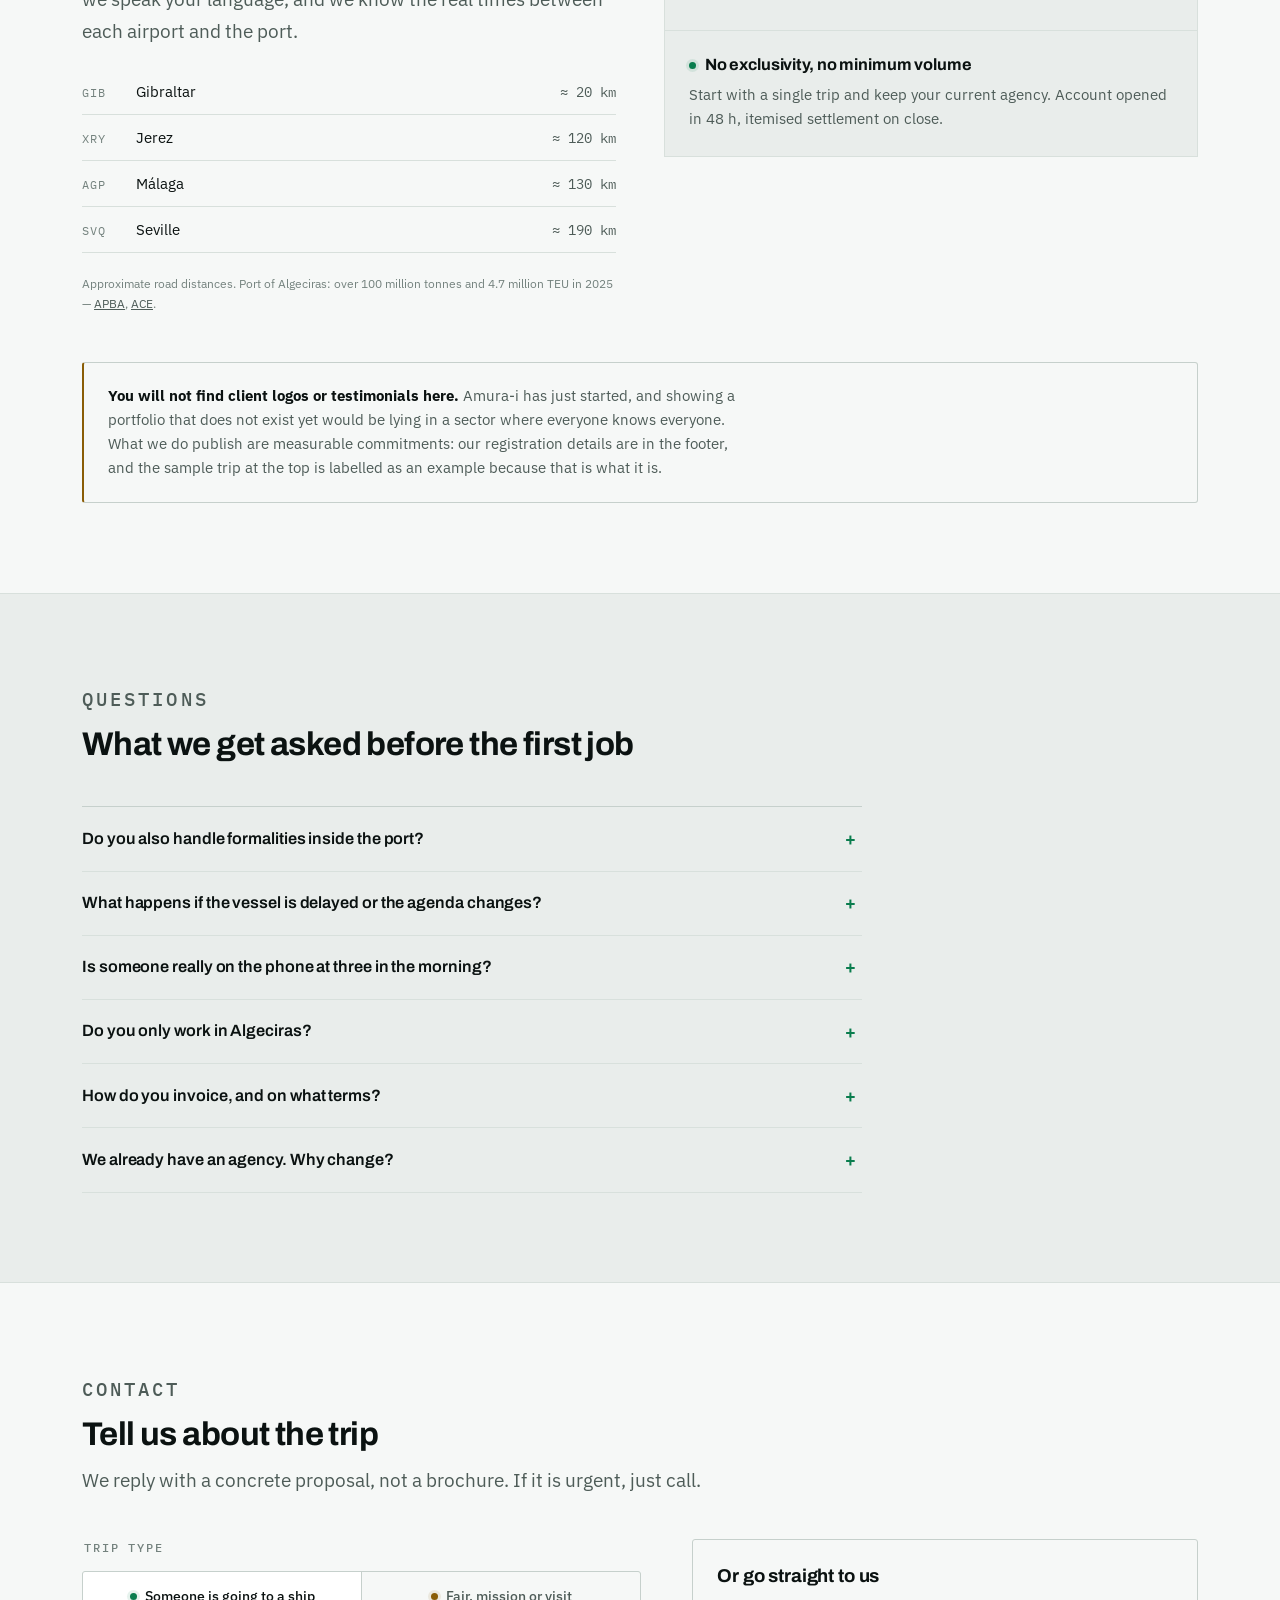
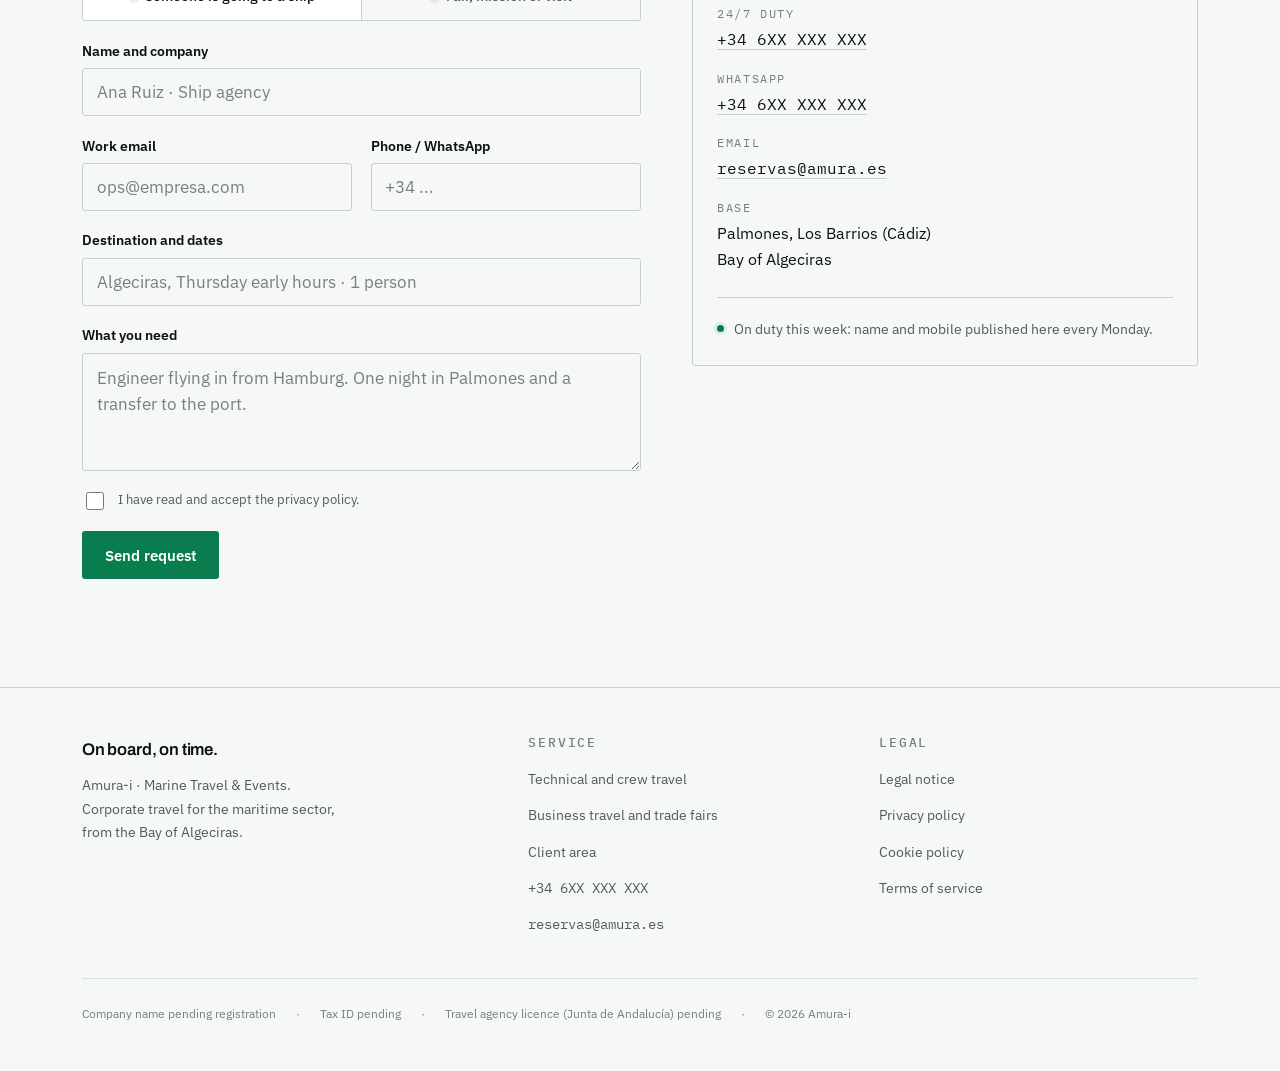
==== commit 84c33874: "Renombra la marca a Amura-i y añade el palo de la i bajo el punto verde del logo Co-Authored-By: Cla" ====
--- a/index.html
+++ b/index.html
@@ -5,18 +5,18 @@
 <head>
 <meta charset="utf-8">
 <meta name="viewport" content="width=device-width, initial-scale=1">
-<title>Amura · Marine Travel &amp; Events</title>
+<title>Amura-i · Marine Travel &amp; Events</title>
 <meta name="description" content="Agencia de viajes de empresa para el sector marítimo, desde Algeciras. Vuelos, trenes, hoteles y traslados para técnicos que embarcan y para equipos comerciales que van a ferias. Guardia 24/7.">
 <meta name="theme-color" content="#0B0F0E">
 <meta property="og:type" content="website">
-<meta property="og:title" content="Amura · Viajes de empresa para el sector marítimo · Algeciras">
+<meta property="og:title" content="Amura-i · Viajes de empresa para el sector marítimo · Algeciras">
 <meta property="og:description" content="Vuelos, trenes, hoteles y traslados para quien viaja por el sector marítimo. Guardia 24/7 y sin recargo cuando el plan cambia.">
 <meta property="og:locale" content="es_ES">
 <link rel="preconnect" href="https://fonts.googleapis.com">
 <link rel="preconnect" href="https://fonts.gstatic.com" crossorigin>
 <link rel="stylesheet" href="https://fonts.googleapis.com/css2?family=Archivo:wght@500;600;700&family=IBM+Plex+Mono:wght@400;500&family=IBM+Plex+Sans:wght@400;500;600&display=swap">
 <link rel="stylesheet" href="assets/css/styles.css">
-<link rel="icon" href="data:image/svg+xml,%3Csvg xmlns='http://www.w3.org/2000/svg' viewBox='0 0 32 32'%3E%3Cpath d='M3 7 L24 16' stroke='%23E8EDEA' stroke-width='3' fill='none'/%3E%3Cpath d='M3 25 L24 16' stroke='%2393A19D' stroke-width='1.5' fill='none'/%3E%3Ccircle cx='28' cy='16' r='2.6' fill='%2317C37B'/%3E%3C/svg%3E">
+<link rel="icon" href="data:image/svg+xml,%3Csvg xmlns='http://www.w3.org/2000/svg' viewBox='0 0 32 32'%3E%3Cpath d='M3 7 L24 16' stroke='%23E8EDEA' stroke-width='3' fill='none'/%3E%3Cpath d='M3 25 L24 16' stroke='%2393A19D' stroke-width='1.5' fill='none'/%3E%3Ccircle cx='28' cy='16' r='2.6' fill='%2317C37B'/%3E%3Cpath d='M28 20.5 L28 28' stroke='%23E8EDEA' stroke-width='3' fill='none'/%3E%3C/svg%3E">
 </head>
 <body data-page="home">
 
@@ -29,8 +29,9 @@
         <path d="M3 7 L24 16" stroke="currentColor" stroke-width="3" fill="none"/>
         <path d="M3 25 L24 16" stroke="currentColor" stroke-width="1.5" opacity=".45" fill="none"/>
         <circle cx="28" cy="16" r="2.6" fill="var(--green)"/>
+        <path d="M28 20.5 L28 28" stroke="currentColor" stroke-width="3" fill="none"/>
       </svg>
-      <span class="brand__name">Amura</span>
+      <span class="brand__name">Amura-i</span>
     </a>
 
     <nav class="nav" aria-label="Principal">
@@ -303,8 +304,8 @@
     </div>
 
     <div class="honesty reveal">
-      <p data-es="<strong>No vas a encontrar aquí logos de clientes ni testimonios.</strong> Amura acaba de arrancar y presentar una cartera que todavía no existe sería mentir en un sector donde todo el mundo se conoce. Lo que sí publicamos son compromisos medibles: los datos registrales están en el pie de página, y el ejemplo de viaje del inicio está marcado como ejemplo porque lo es."
-         data-en="<strong>You will not find client logos or testimonials here.</strong> Amura has just started, and showing a portfolio that does not exist yet would be lying in a sector where everyone knows everyone. What we do publish are measurable commitments: our registration details are in the footer, and the sample trip at the top is labelled as an example because that is what it is."><strong>No vas a encontrar aquí logos de clientes ni testimonios.</strong> Amura acaba de arrancar y presentar una cartera que todavía no existe sería mentir en un sector donde todo el mundo se conoce. Lo que sí publicamos son compromisos medibles: los datos registrales están en el pie de página, y el ejemplo de viaje del inicio está marcado como ejemplo porque lo es.</p>
+      <p data-es="<strong>No vas a encontrar aquí logos de clientes ni testimonios.</strong> Amura-i acaba de arrancar y presentar una cartera que todavía no existe sería mentir en un sector donde todo el mundo se conoce. Lo que sí publicamos son compromisos medibles: los datos registrales están en el pie de página, y el ejemplo de viaje del inicio está marcado como ejemplo porque lo es."
+         data-en="<strong>You will not find client logos or testimonials here.</strong> Amura-i has just started, and showing a portfolio that does not exist yet would be lying in a sector where everyone knows everyone. What we do publish are measurable commitments: our registration details are in the footer, and the sample trip at the top is labelled as an example because that is what it is."><strong>No vas a encontrar aquí logos de clientes ni testimonios.</strong> Amura-i acaba de arrancar y presentar una cartera que todavía no existe sería mentir en un sector donde todo el mundo se conoce. Lo que sí publicamos son compromisos medibles: los datos registrales están en el pie de página, y el ejemplo de viaje del inicio está marcado como ejemplo porque lo es.</p>
     </div>
   </div>
 </section>
@@ -456,8 +457,8 @@
       <div>
         <p class="footer__tagline" data-es="A bordo a tiempo." data-en="On board, on time.">A bordo a tiempo.</p>
         <p style="color:var(--ink-2);font-size:.9rem;max-width:34ch"
-           data-es="Amura · Marine Travel &amp; Events. Viajes de empresa para el sector marítimo, desde la Bahía de Algeciras."
-           data-en="Amura · Marine Travel &amp; Events. Corporate travel for the maritime sector, from the Bay of Algeciras.">Amura · Marine Travel &amp; Events. Viajes de empresa para el sector marítimo, desde la Bahía de Algeciras.</p>
+           data-es="Amura-i · Marine Travel &amp; Events. Viajes de empresa para el sector marítimo, desde la Bahía de Algeciras."
+           data-en="Amura-i · Marine Travel &amp; Events. Corporate travel for the maritime sector, from the Bay of Algeciras.">Amura-i · Marine Travel &amp; Events. Viajes de empresa para el sector marítimo, desde la Bahía de Algeciras.</p>
       </div>
       <div>
         <h4 data-es="Servicio" data-en="Service">Servicio</h4>
@@ -487,7 +488,7 @@
       <span>·</span>
       <span data-es="Registro de agencia de viajes (Junta de Andalucía) pendiente" data-en="Travel agency licence (Junta de Andalucía) pending">Registro de agencia de viajes (Junta de Andalucía) pendiente</span>
       <span>·</span>
-      <span>© <span id="year">2026</span> Amura</span>
+      <span>© <span id="year">2026</span> Amura-i</span>
     </p>
   </div>
 </footer>
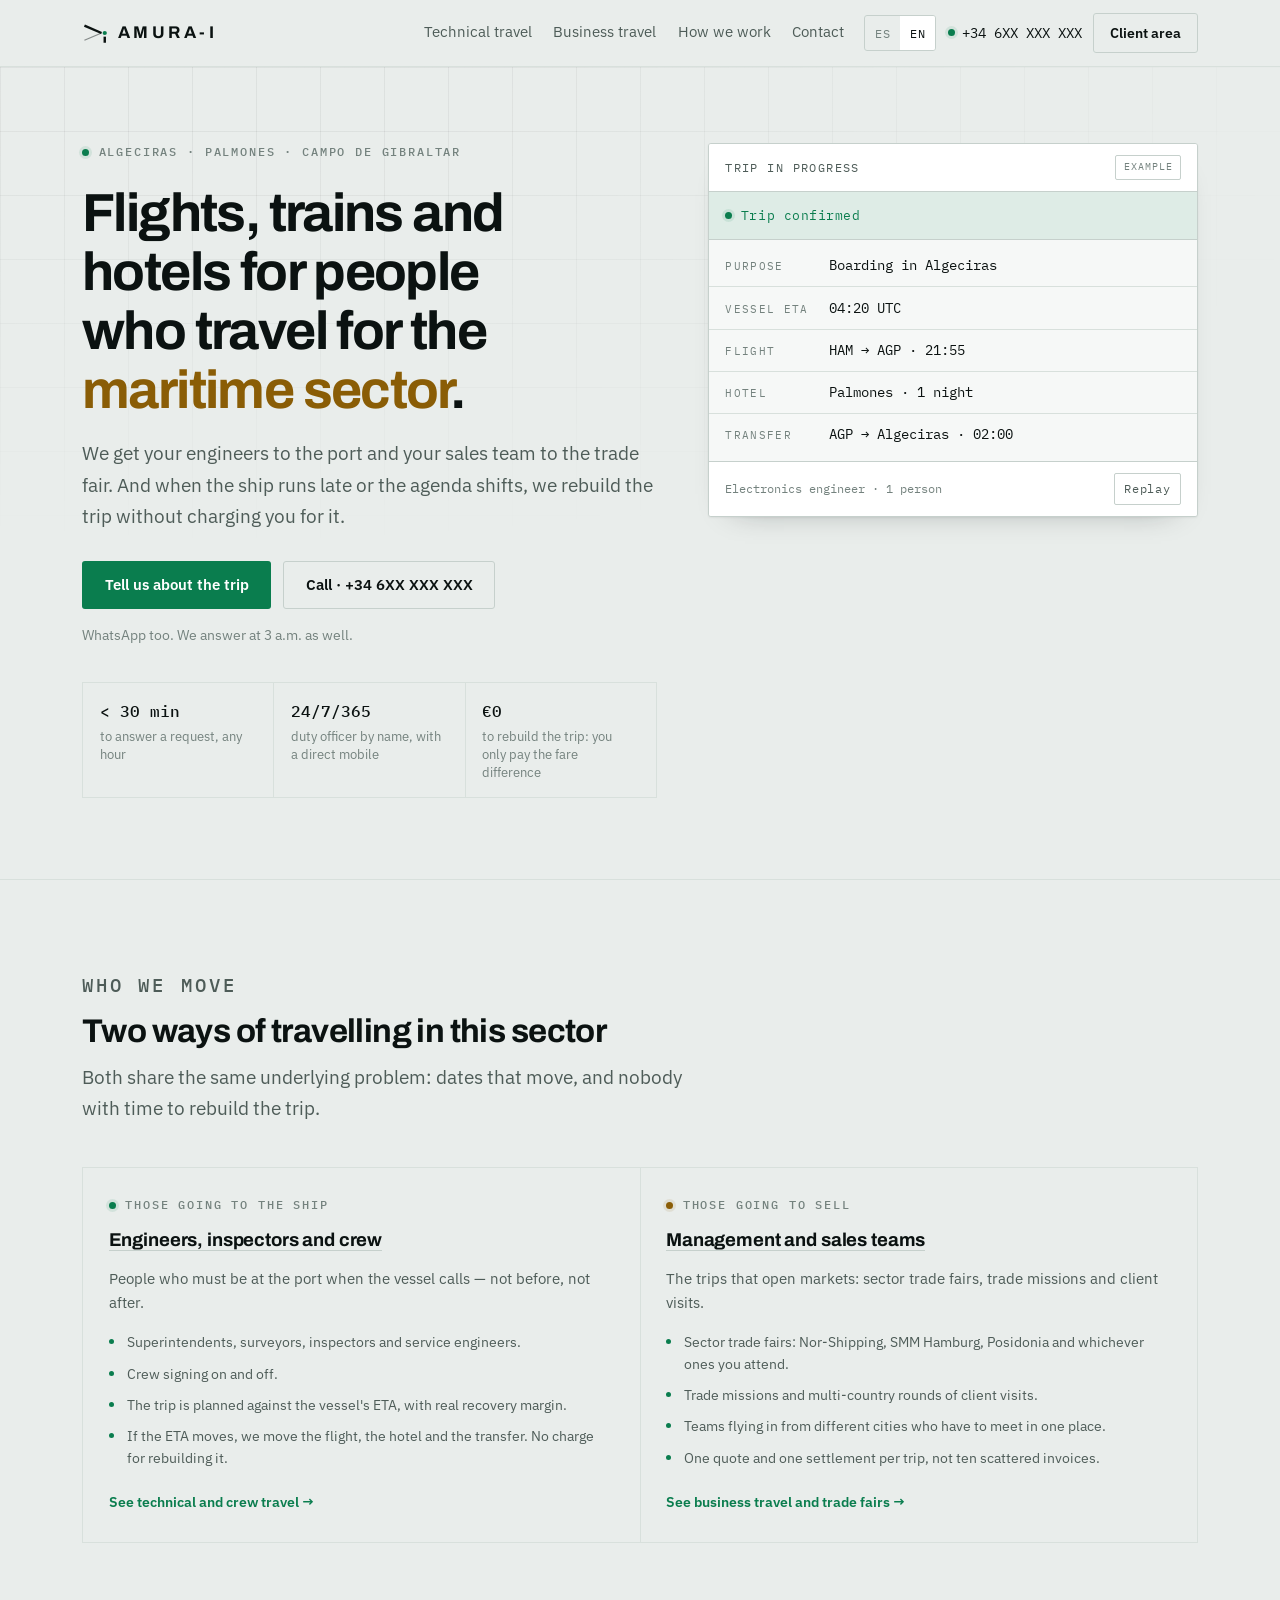
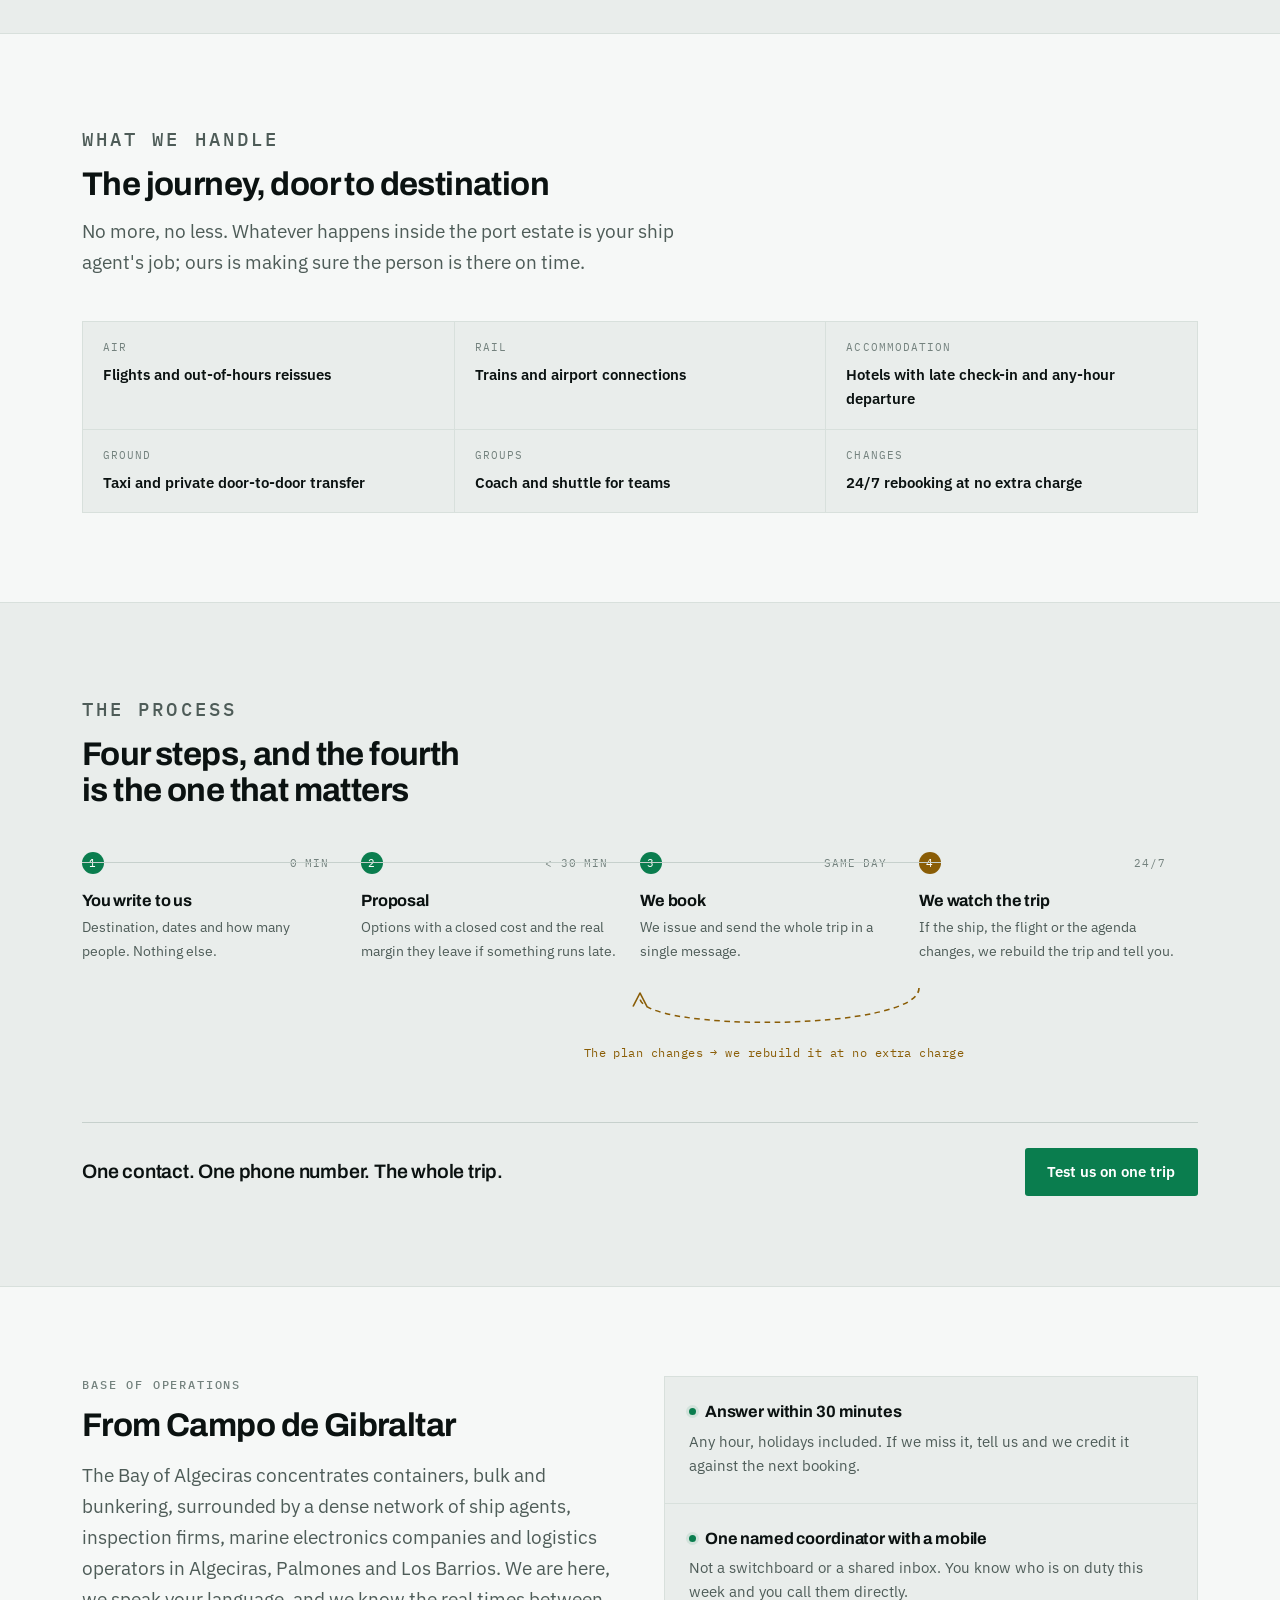
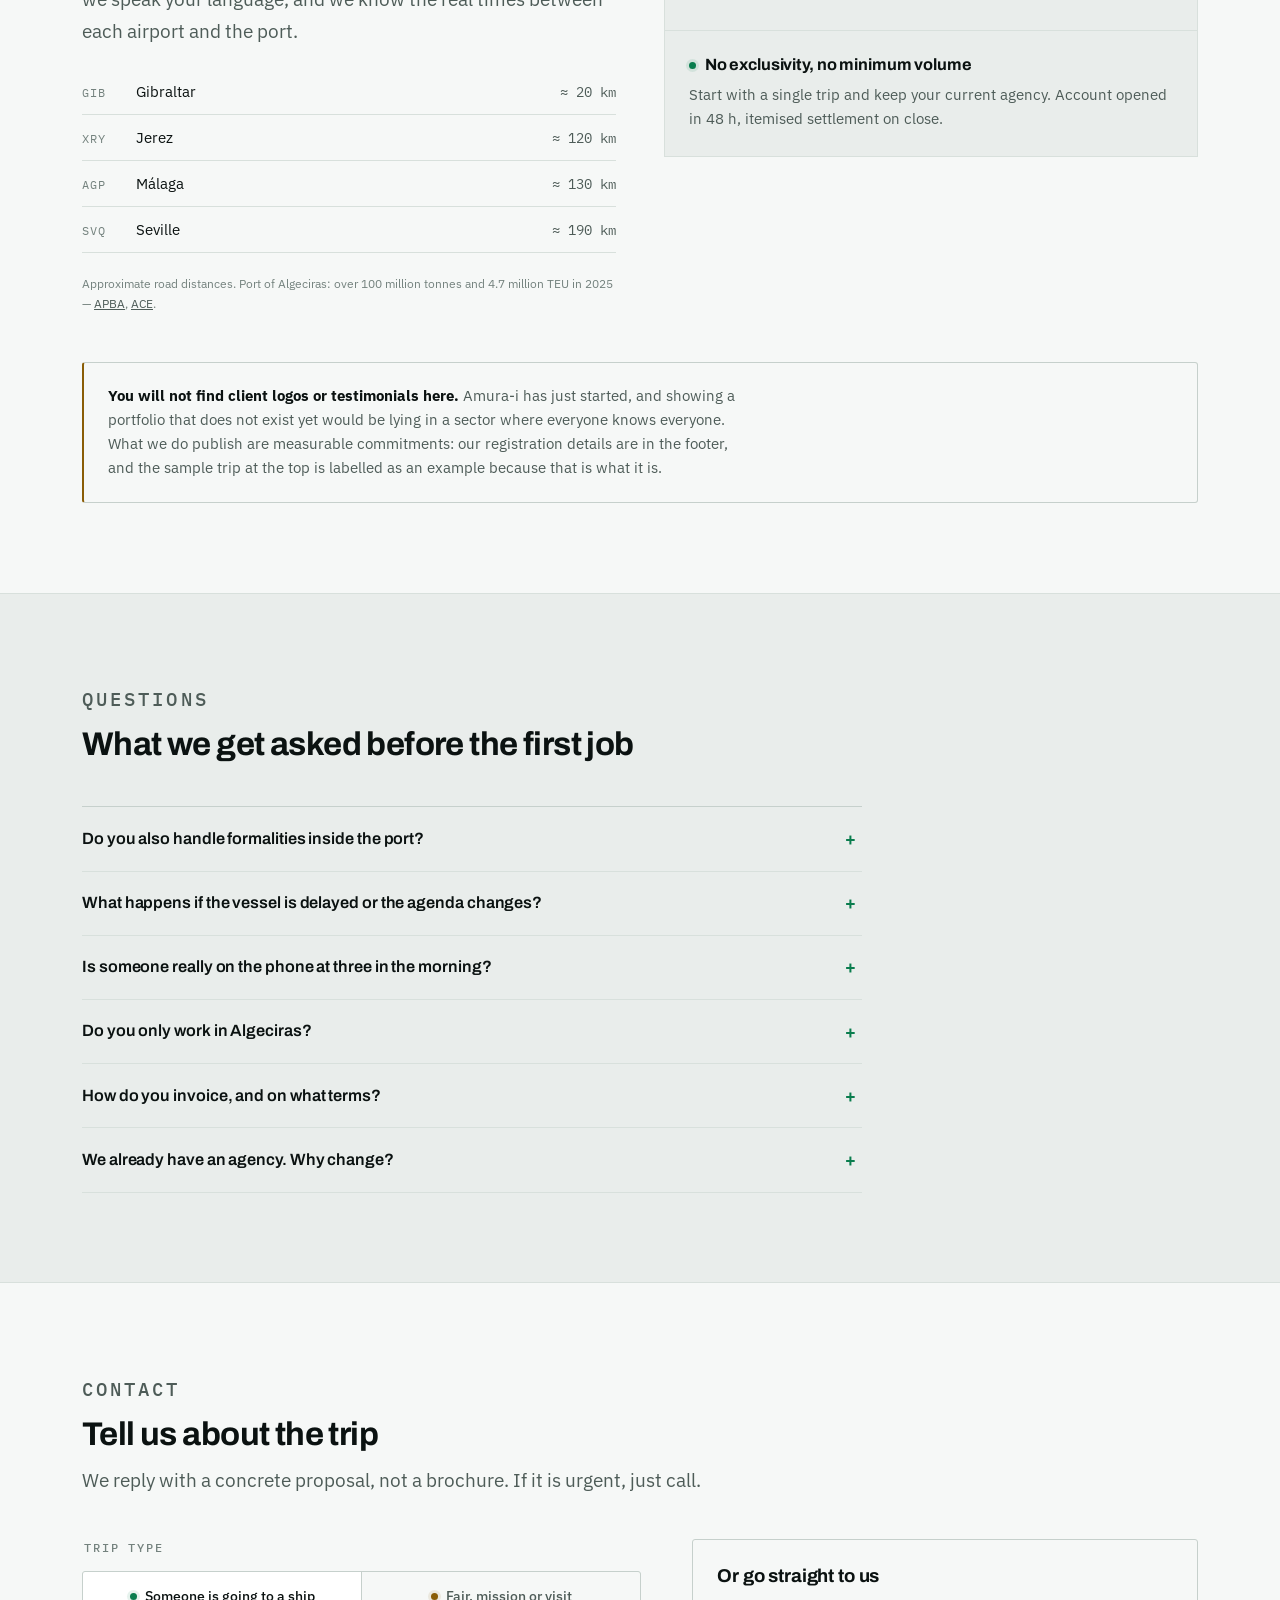
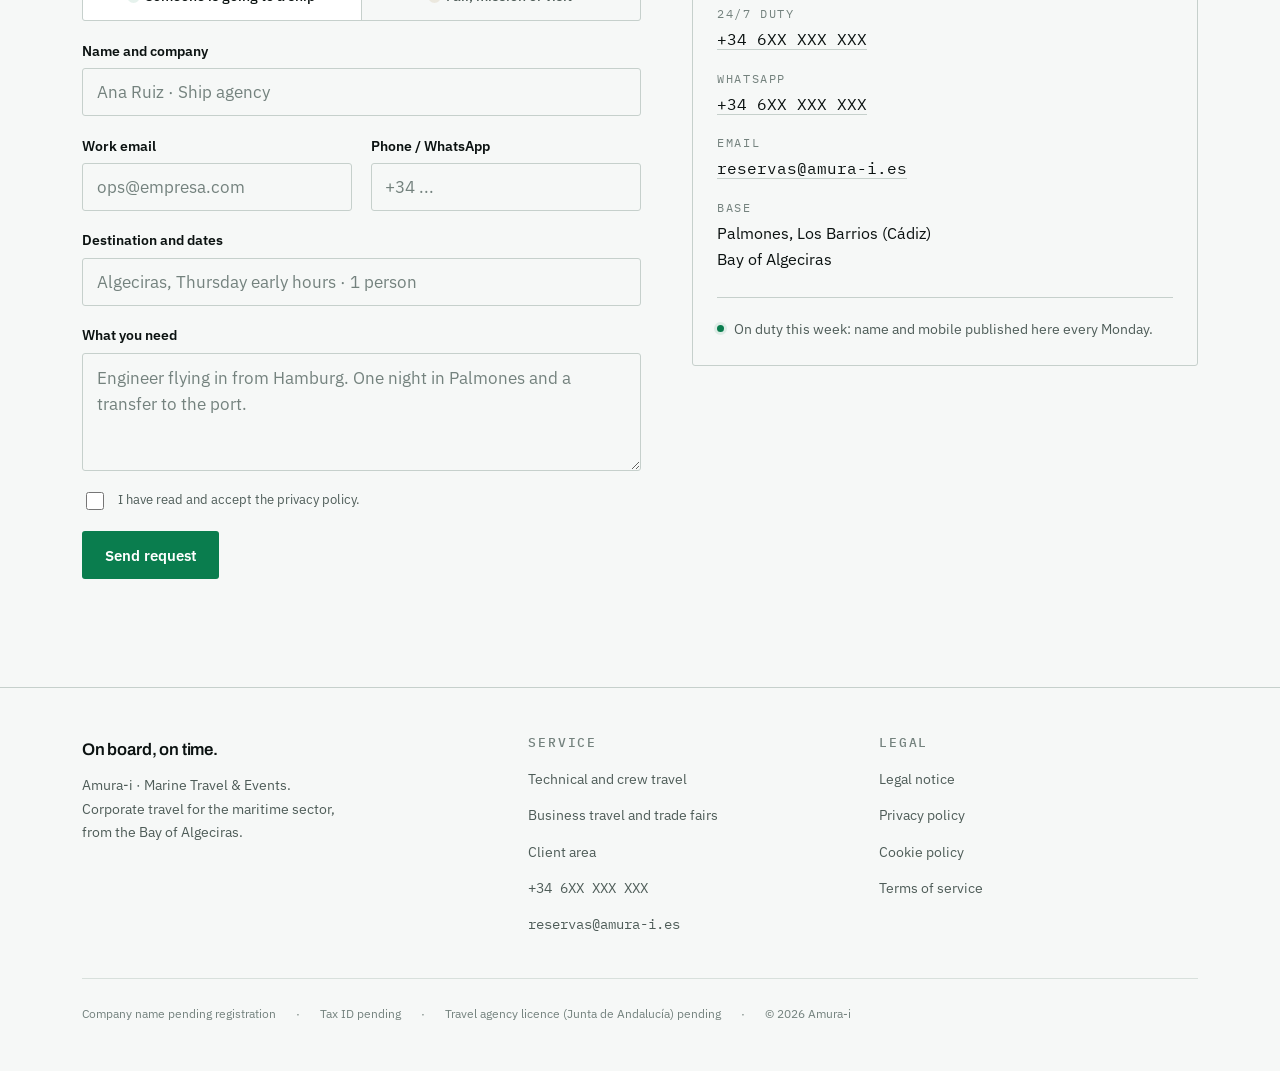
==== commit 07d26c87: "Cambia el correo de contacto a reservas@amura-i.es Co-Authored-By: Claude Opus 5.5 <noreply@anthropi" ====
--- a/index.html
+++ b/index.html
@@ -433,7 +433,7 @@
           </div>
           <div>
             <dt data-es="Correo" data-en="Email">Correo</dt>
-            <dd><a class="mono" href="mailto:reservas@amura.es">reservas@amura.es</a></dd>
+            <dd><a class="mono" href="mailto:reservas@amura-i.es">reservas@amura-i.es</a></dd>
           </div>
           <div>
             <dt data-es="Base" data-en="Base">Base</dt>
@@ -467,7 +467,7 @@
           <li><a href="viajes-comerciales.html" data-es="Viajes comerciales y ferias" data-en="Business travel and trade fairs">Viajes comerciales y ferias</a></li>
           <li><a href="area-cliente.html" data-es="Área de cliente" data-en="Client area">Área de cliente</a></li>
           <li><a class="mono" href="tel:+34600000000">+34 6XX XXX XXX</a></li>
-          <li><a class="mono" href="mailto:reservas@amura.es">reservas@amura.es</a></li>
+          <li><a class="mono" href="mailto:reservas@amura-i.es">reservas@amura-i.es</a></li>
         </ul>
       </div>
       <div>
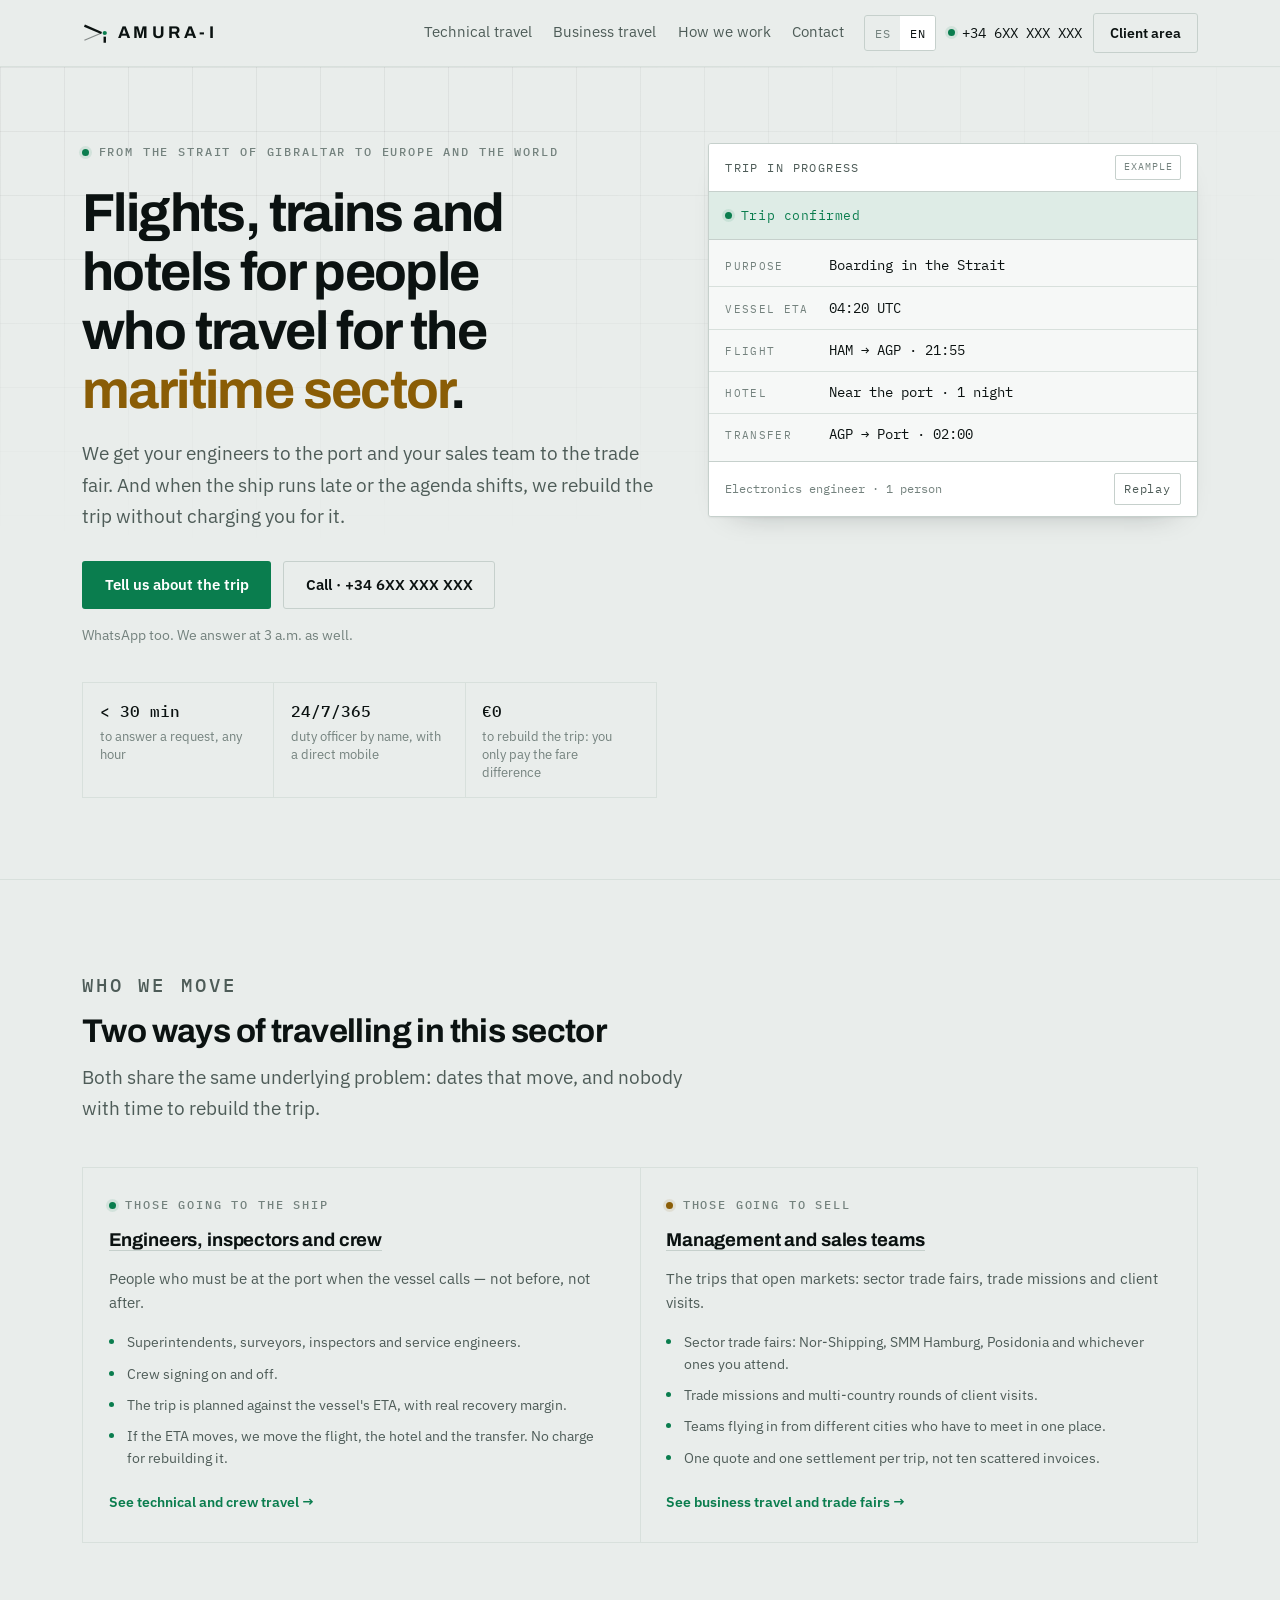
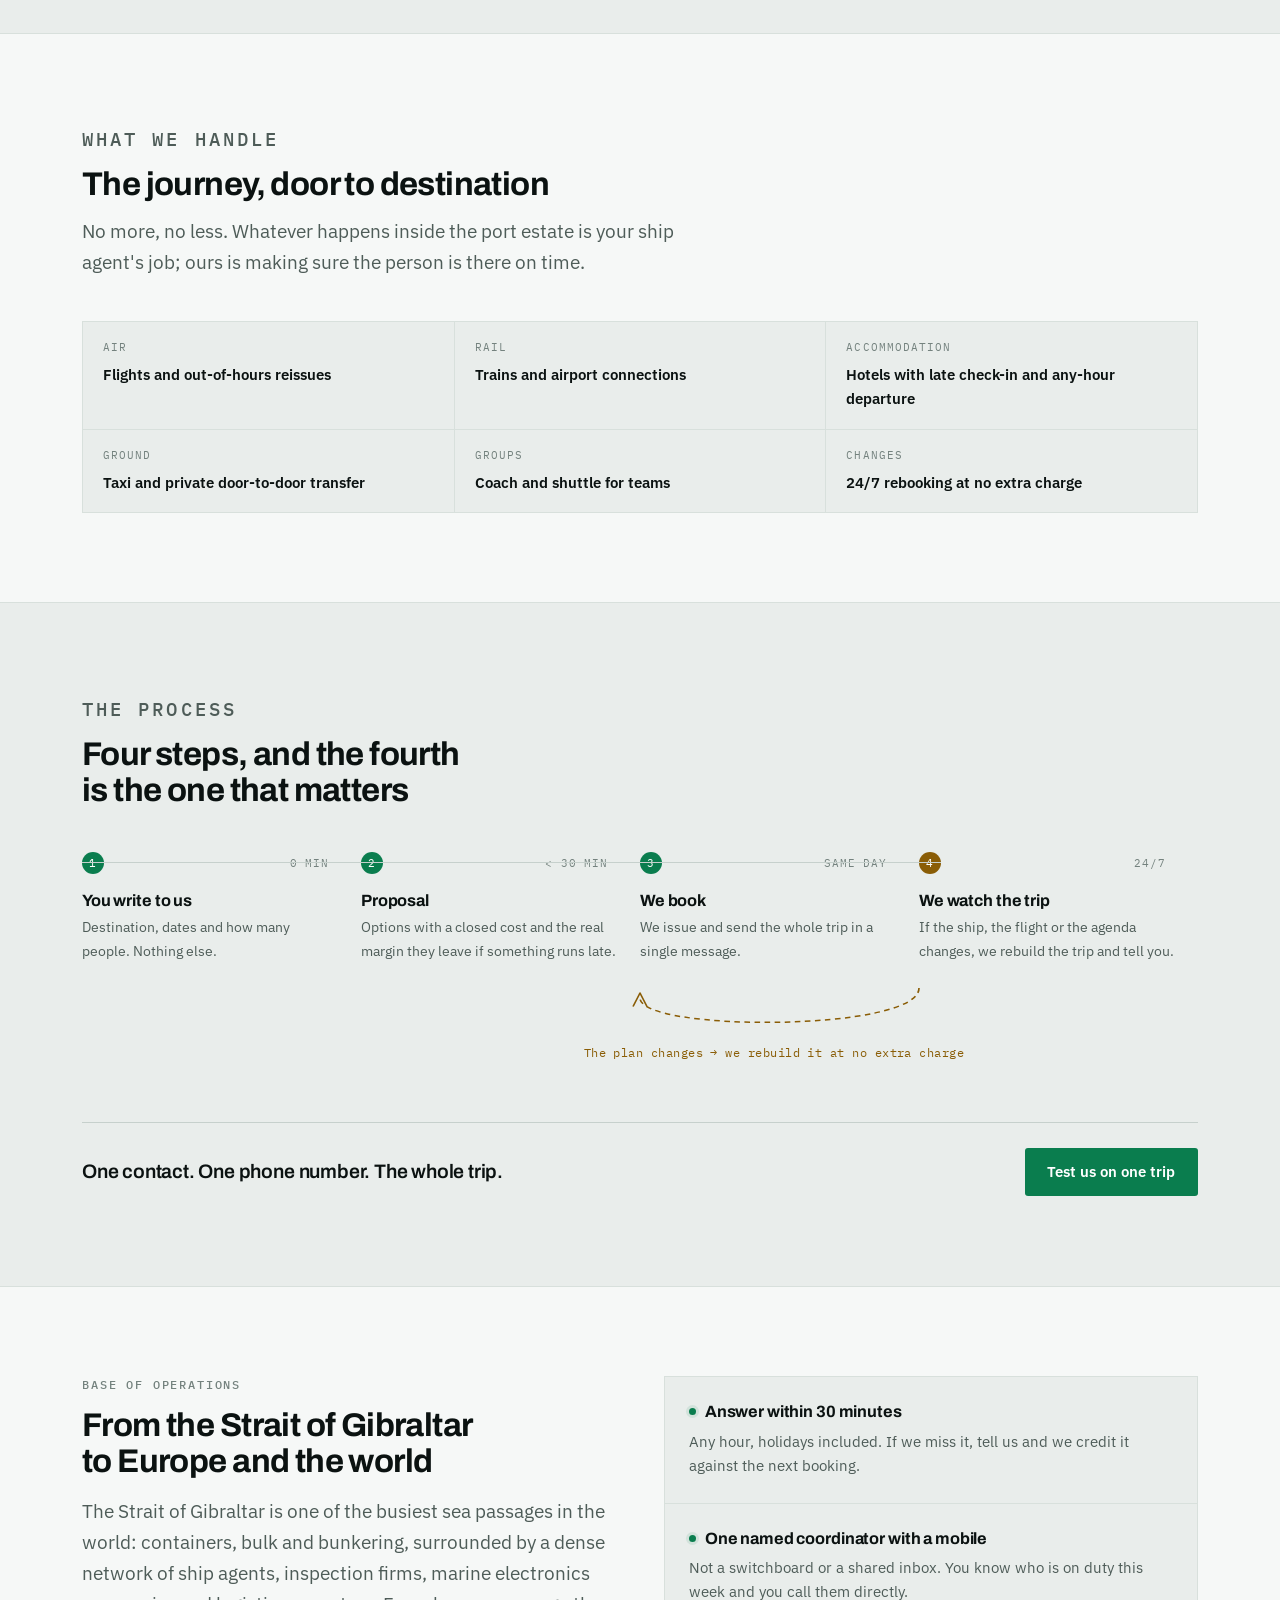
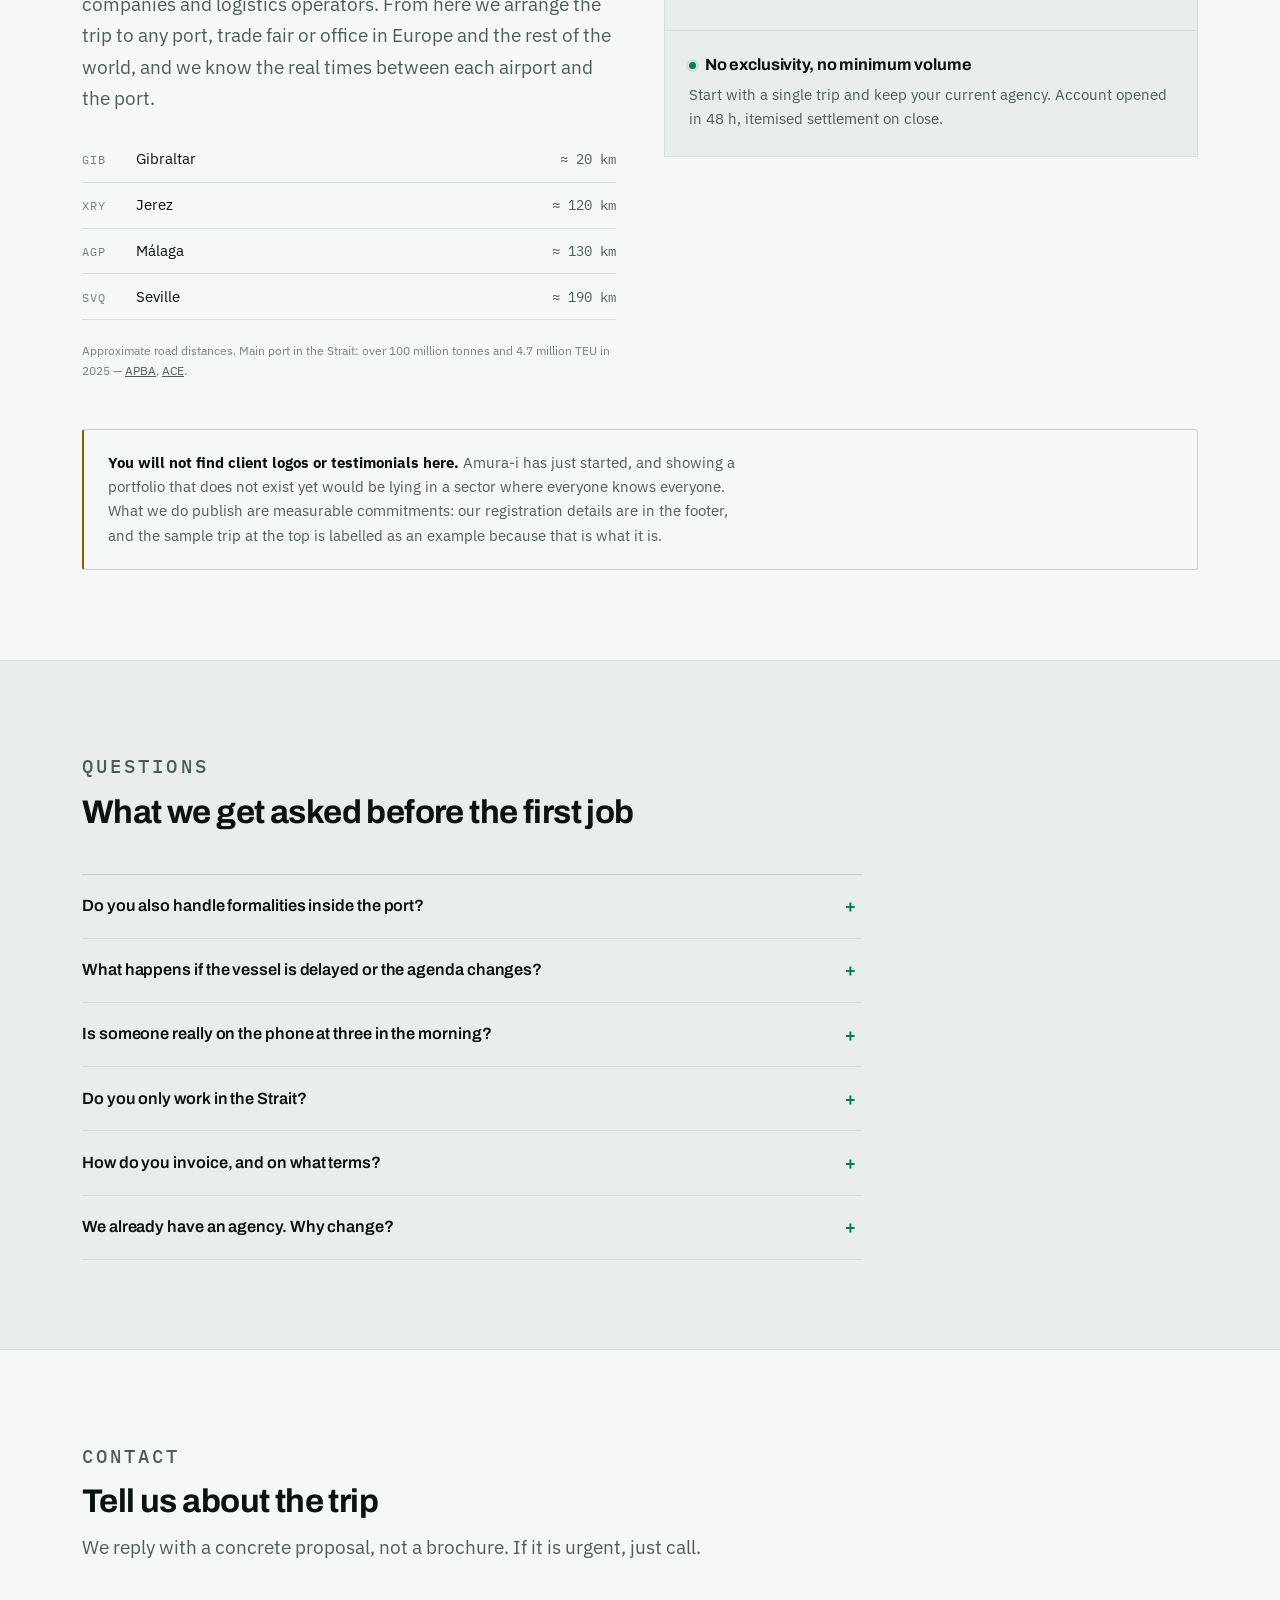
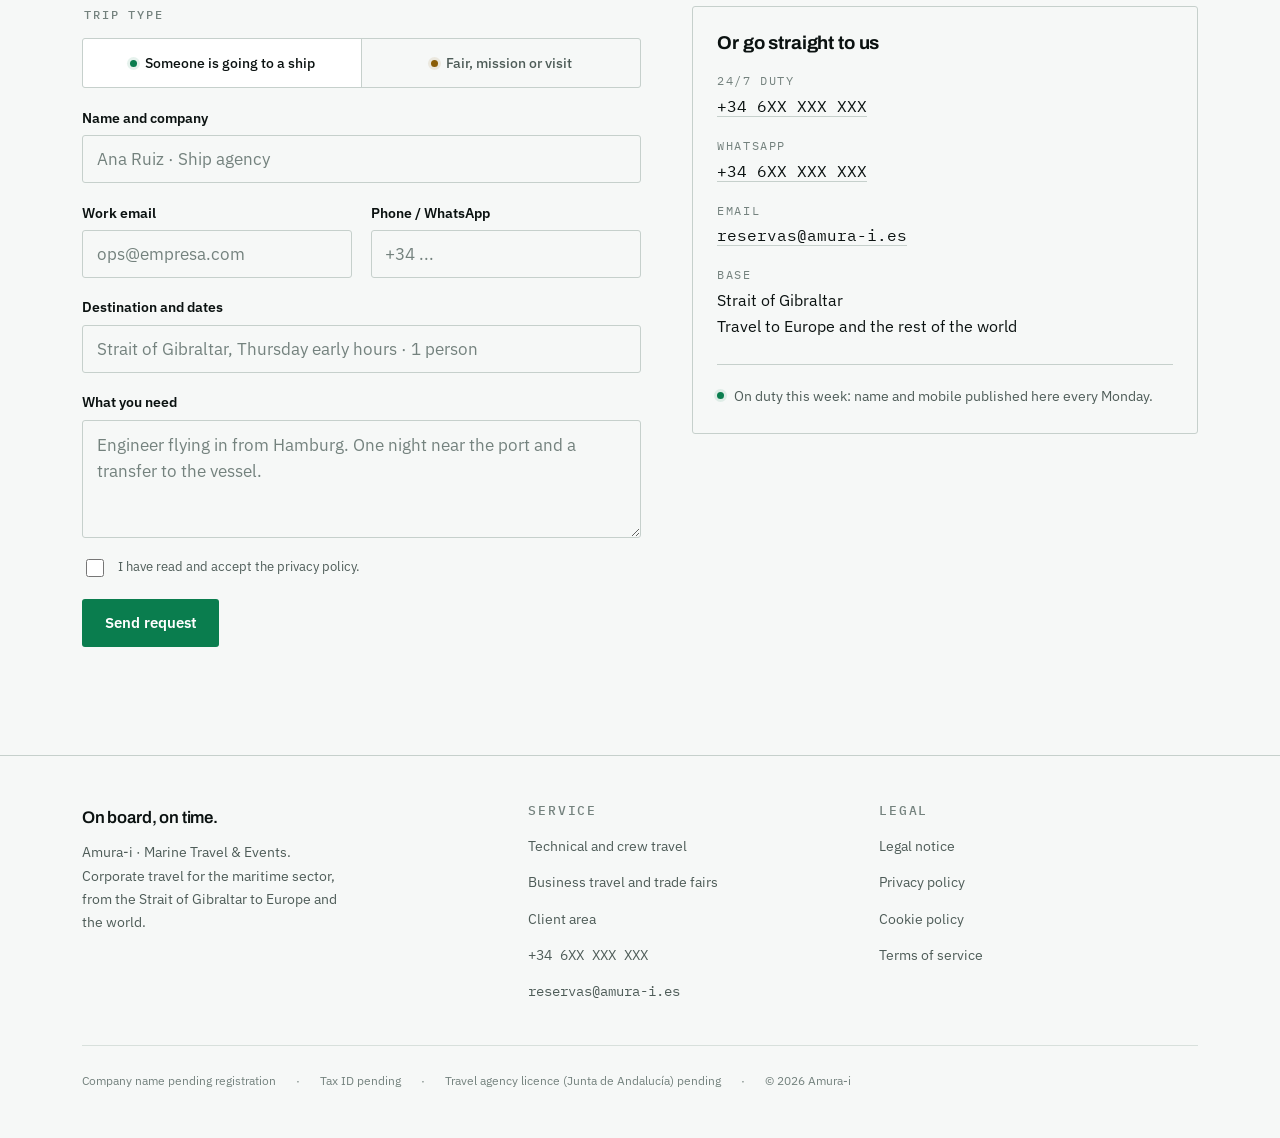
==== commit 8c3680dd: "Sustituye Algeciras y Palmones por el Estrecho de Gibraltar, con alcance a Europa y al mundo Co-Auth" ====
--- a/index.html
+++ b/index.html
@@ -6,10 +6,10 @@
 <meta charset="utf-8">
 <meta name="viewport" content="width=device-width, initial-scale=1">
 <title>Amura-i · Marine Travel &amp; Events</title>
-<meta name="description" content="Agencia de viajes de empresa para el sector marítimo, desde Algeciras. Vuelos, trenes, hoteles y traslados para técnicos que embarcan y para equipos comerciales que van a ferias. Guardia 24/7.">
+<meta name="description" content="Agencia de viajes de empresa para el sector marítimo, desde el Estrecho de Gibraltar al resto de Europa y del mundo. Vuelos, trenes, hoteles y traslados para técnicos que embarcan y para equipos comerciales que van a ferias. Guardia 24/7.">
 <meta name="theme-color" content="#0B0F0E">
 <meta property="og:type" content="website">
-<meta property="og:title" content="Amura-i · Viajes de empresa para el sector marítimo · Algeciras">
+<meta property="og:title" content="Amura-i · Viajes de empresa para el sector marítimo · Del Estrecho de Gibraltar a Europa y al mundo">
 <meta property="og:description" content="Vuelos, trenes, hoteles y traslados para quien viaja por el sector marítimo. Guardia 24/7 y sin recargo cuando el plan cambia.">
 <meta property="og:locale" content="es_ES">
 <link rel="preconnect" href="https://fonts.googleapis.com">
@@ -66,7 +66,7 @@
       <div>
         <p class="hero__eyebrow label">
           <span class="dot" aria-hidden="true"></span>
-          <span>Algeciras · Palmones · Campo de Gibraltar</span>
+          <span data-es="Del Estrecho de Gibraltar a Europa y al mundo" data-en="From the Strait of Gibraltar to Europe and the world">Del Estrecho de Gibraltar a Europa y al mundo</span>
         </p>
 
         <h1 data-es="Vuelos, trenes y hoteles para quien viaja por el <em>sector marítimo</em>."
@@ -115,7 +115,7 @@
         <dl class="console__rows">
           <div class="console__row">
             <dt data-es="Motivo" data-en="Purpose">Motivo</dt>
-            <dd data-es="Embarque en Algeciras" data-en="Boarding in Algeciras">Embarque en Algeciras</dd>
+            <dd data-es="Embarque en el Estrecho" data-en="Boarding in the Strait">Embarque en el Estrecho</dd>
           </div>
           <div class="console__row" id="rowEta">
             <dt data-es="ETA buque" data-en="Vessel ETA">ETA buque</dt>
@@ -127,11 +127,11 @@
           </div>
           <div class="console__row" id="rowHotel">
             <dt data-es="Hotel" data-en="Hotel">Hotel</dt>
-            <dd id="cellHotel" data-es="Palmones · 1 noche" data-en="Palmones · 1 night">Palmones · 1 noche</dd>
+            <dd id="cellHotel" data-es="Junto al puerto · 1 noche" data-en="Near the port · 1 night">Junto al puerto · 1 noche</dd>
           </div>
           <div class="console__row" id="rowTransfer">
             <dt data-es="Traslado" data-en="Transfer">Traslado</dt>
-            <dd id="cellTransfer">AGP → Algeciras · 02:00</dd>
+            <dd id="cellTransfer">AGP → Puerto · 02:00</dd>
           </div>
         </dl>
 
@@ -260,16 +260,16 @@
   </div>
 </section>
 
-<!-- ============ ALGECIRAS + COMPROMISOS ============ -->
-<section class="section section--sunk" id="algeciras">
+<!-- ============ ESTRECHO + COMPROMISOS ============ -->
+<section class="section section--sunk" id="estrecho">
   <div class="wrap">
     <div class="port">
       <div class="reveal">
         <p class="label" style="margin-bottom:.75rem" data-es="Base de operaciones" data-en="Base of operations">Base de operaciones</p>
-        <h2 data-es="Desde el Campo de Gibraltar" data-en="From Campo de Gibraltar">Desde el Campo de Gibraltar</h2>
+        <h2 data-es="Desde el Estrecho de Gibraltar, a Europa y al mundo" data-en="From the Strait of Gibraltar to Europe and the world">Desde el Estrecho de Gibraltar, a Europa y al mundo</h2>
         <p class="lead" style="margin-top:1rem"
-           data-es="La Bahía de Algeciras concentra contenedores, graneles y bunkering, y alrededor un tejido de consignatarias, inspectoras, empresas de electrónica naval y logística instaladas en Algeciras, Palmones y Los Barrios. Estamos aquí, hablamos vuestro idioma y conocemos los tiempos reales entre cada aeropuerto y el puerto."
-           data-en="The Bay of Algeciras concentrates containers, bulk and bunkering, surrounded by a dense network of ship agents, inspection firms, marine electronics companies and logistics operators in Algeciras, Palmones and Los Barrios. We are here, we speak your language, and we know the real times between each airport and the port.">La Bahía de Algeciras concentra contenedores, graneles y bunkering, y alrededor un tejido de consignatarias, inspectoras, empresas de electrónica naval y logística instaladas en Algeciras, Palmones y Los Barrios. Estamos aquí, hablamos vuestro idioma y conocemos los tiempos reales entre cada aeropuerto y el puerto.</p>
+           data-es="El Estrecho de Gibraltar es uno de los pasos marítimos con más tráfico del mundo: contenedores, graneles y bunkering, y alrededor un tejido de consignatarias, inspectoras, empresas de electrónica naval y logística. Desde aquí organizamos el viaje a cualquier puerto, feria u oficina de Europa y del resto del mundo, y conocemos los tiempos reales entre cada aeropuerto y el puerto."
+           data-en="The Strait of Gibraltar is one of the busiest sea passages in the world: containers, bulk and bunkering, surrounded by a dense network of ship agents, inspection firms, marine electronics companies and logistics operators. From here we arrange the trip to any port, trade fair or office in Europe and the rest of the world, and we know the real times between each airport and the port.">El Estrecho de Gibraltar es uno de los pasos marítimos con más tráfico del mundo: contenedores, graneles y bunkering, y alrededor un tejido de consignatarias, inspectoras, empresas de electrónica naval y logística. Desde aquí organizamos el viaje a cualquier puerto, feria u oficina de Europa y del resto del mundo, y conocemos los tiempos reales entre cada aeropuerto y el puerto.</p>
 
         <ul class="airports">
           <li><span class="code">GIB</span><span>Gibraltar</span><span class="km">≈ 20 km</span></li>
@@ -278,8 +278,8 @@
           <li><span class="code">SVQ</span><span data-es="Sevilla" data-en="Seville">Sevilla</span><span class="km">≈ 190 km</span></li>
         </ul>
         <p class="source-note">
-          <span data-es="Distancias por carretera aproximadas. Puerto de Algeciras: más de 100 millones de toneladas y 4,7 millones de TEU en 2025 —"
-                data-en="Approximate road distances. Port of Algeciras: over 100 million tonnes and 4.7 million TEU in 2025 —">Distancias por carretera aproximadas. Puerto de Algeciras: más de 100 millones de toneladas y 4,7 millones de TEU en 2025 —</span>
+          <span data-es="Distancias por carretera aproximadas. Principal puerto del Estrecho: más de 100 millones de toneladas y 4,7 millones de TEU en 2025 —"
+                data-en="Approximate road distances. Main port in the Strait: over 100 million tonnes and 4.7 million TEU in 2025 —">Distancias por carretera aproximadas. Principal puerto del Estrecho: más de 100 millones de toneladas y 4,7 millones de TEU en 2025 —</span>
           <a href="https://www.apba.es/noticias/trficos-2025-una-dcada-superando-los-100-millones-de-toneladas-anuales" rel="noopener">APBA</a>,
           <a href="https://www.ace-cargadores.com/2026/02/02/puertos-espanoles-2025-los-mas/" rel="noopener">ACE</a>.
         </p>
@@ -332,8 +332,8 @@
         <p data-es="Sí, y con nombre. Cada cuenta tiene un teléfono de guardia para fuera de horario, festivos y fines de semana, y quien responde puede decidir y pagar sin esperar a mañana." data-en="Yes, and by name. Every account has a duty phone for out-of-hours, holidays and weekends, and whoever answers can decide and pay without waiting for the morning.">Sí, y con nombre. Cada cuenta tiene un teléfono de guardia para fuera de horario, festivos y fines de semana, y quien responde puede decidir y pagar sin esperar a mañana.</p>
       </details>
       <details>
-        <summary data-es="¿Trabajáis sólo en Algeciras?" data-en="Do you only work in Algeciras?">¿Trabajáis sólo en Algeciras?</summary>
-        <p data-es="Nuestra base está en Algeciras y Palmones, pero el viaje puede ir a cualquier sitio: una feria en Hamburgo, una misión comercial en Grecia o una ronda de visitas por el norte de Europa. El destino es indiferente; el interlocutor siempre somos nosotros." data-en="Our base is Algeciras and Palmones, but the trip can go anywhere: a trade fair in Hamburg, a trade mission in Greece or a round of client visits across northern Europe. The destination is irrelevant; the point of contact is always us.">Nuestra base está en Algeciras y Palmones, pero el viaje puede ir a cualquier sitio: una feria en Hamburgo, una misión comercial en Grecia o una ronda de visitas por el norte de Europa. El destino es indiferente; el interlocutor siempre somos nosotros.</p>
+        <summary data-es="¿Trabajáis sólo en el Estrecho?" data-en="Do you only work in the Strait?">¿Trabajáis sólo en el Estrecho?</summary>
+        <p data-es="Nuestra base está en el Estrecho de Gibraltar, pero el viaje puede ir a cualquier sitio de Europa y del mundo: una feria en Hamburgo, una misión comercial en Grecia o una ronda de visitas por el norte de Europa. El destino es indiferente; el interlocutor siempre somos nosotros." data-en="Our base is the Strait of Gibraltar, but the trip can go anywhere in Europe and the world: a trade fair in Hamburg, a trade mission in Greece or a round of client visits across northern Europe. The destination is irrelevant; the point of contact is always us.">Nuestra base está en el Estrecho de Gibraltar, pero el viaje puede ir a cualquier sitio de Europa y del mundo: una feria en Hamburgo, una misión comercial en Grecia o una ronda de visitas por el norte de Europa. El destino es indiferente; el interlocutor siempre somos nosotros.</p>
       </details>
       <details>
         <summary data-es="¿Cómo facturáis y con qué condiciones?" data-en="How do you invoice, and on what terms?">¿Cómo facturáis y con qué condiciones?</summary>
@@ -395,17 +395,17 @@
             <span class="hint" data-es="Aproximadas está bien. Sabemos que se mueven." data-en="Approximate is fine. We know they move.">Aproximadas está bien. Sabemos que se mueven.</span>
           </label>
           <input id="fTrip" name="destino_fechas" type="text" required
-                 placeholder="Algeciras, jueves madrugada · 1 persona"
-                 data-es-ph="Algeciras, jueves madrugada · 1 persona"
-                 data-en-ph="Algeciras, Thursday early hours · 1 person">
+                 placeholder="Estrecho de Gibraltar, jueves madrugada · 1 persona"
+                 data-es-ph="Estrecho de Gibraltar, jueves madrugada · 1 persona"
+                 data-en-ph="Strait of Gibraltar, Thursday early hours · 1 person">
         </div>
 
         <div class="field">
           <label for="fMsg" data-es="Qué necesitas" data-en="What you need">Qué necesitas</label>
           <textarea id="fMsg" name="mensaje" required
-                    placeholder="Técnico volando desde Hamburgo. Hotel una noche en Palmones y traslado al puerto."
-                    data-es-ph="Técnico volando desde Hamburgo. Hotel una noche en Palmones y traslado al puerto."
-                    data-en-ph="Engineer flying in from Hamburg. One night in Palmones and a transfer to the port."></textarea>
+                    placeholder="Técnico volando desde Hamburgo. Hotel una noche junto al puerto y traslado al buque."
+                    data-es-ph="Técnico volando desde Hamburgo. Hotel una noche junto al puerto y traslado al buque."
+                    data-en-ph="Engineer flying in from Hamburg. One night near the port and a transfer to the vessel."></textarea>
         </div>
 
         <label class="consent">
@@ -437,7 +437,7 @@
           </div>
           <div>
             <dt data-es="Base" data-en="Base">Base</dt>
-            <dd data-es="Palmones, Los Barrios (Cádiz)<br>Bahía de Algeciras" data-en="Palmones, Los Barrios (Cádiz)<br>Bay of Algeciras">Palmones, Los Barrios (Cádiz)<br>Bahía de Algeciras</dd>
+            <dd data-es="Estrecho de Gibraltar<br>Viajes a Europa y al resto del mundo" data-en="Strait of Gibraltar<br>Travel to Europe and the rest of the world">Estrecho de Gibraltar<br>Viajes a Europa y al resto del mundo</dd>
           </div>
         </dl>
         <p class="watch">
@@ -457,8 +457,8 @@
       <div>
         <p class="footer__tagline" data-es="A bordo a tiempo." data-en="On board, on time.">A bordo a tiempo.</p>
         <p style="color:var(--ink-2);font-size:.9rem;max-width:34ch"
-           data-es="Amura-i · Marine Travel &amp; Events. Viajes de empresa para el sector marítimo, desde la Bahía de Algeciras."
-           data-en="Amura-i · Marine Travel &amp; Events. Corporate travel for the maritime sector, from the Bay of Algeciras.">Amura-i · Marine Travel &amp; Events. Viajes de empresa para el sector marítimo, desde la Bahía de Algeciras.</p>
+           data-es="Amura-i · Marine Travel &amp; Events. Viajes de empresa para el sector marítimo, desde el Estrecho de Gibraltar a Europa y al mundo."
+           data-en="Amura-i · Marine Travel &amp; Events. Corporate travel for the maritime sector, from the Strait of Gibraltar to Europe and the world.">Amura-i · Marine Travel &amp; Events. Viajes de empresa para el sector marítimo, desde el Estrecho de Gibraltar a Europa y al mundo.</p>
       </div>
       <div>
         <h4 data-es="Servicio" data-en="Service">Servicio</h4>
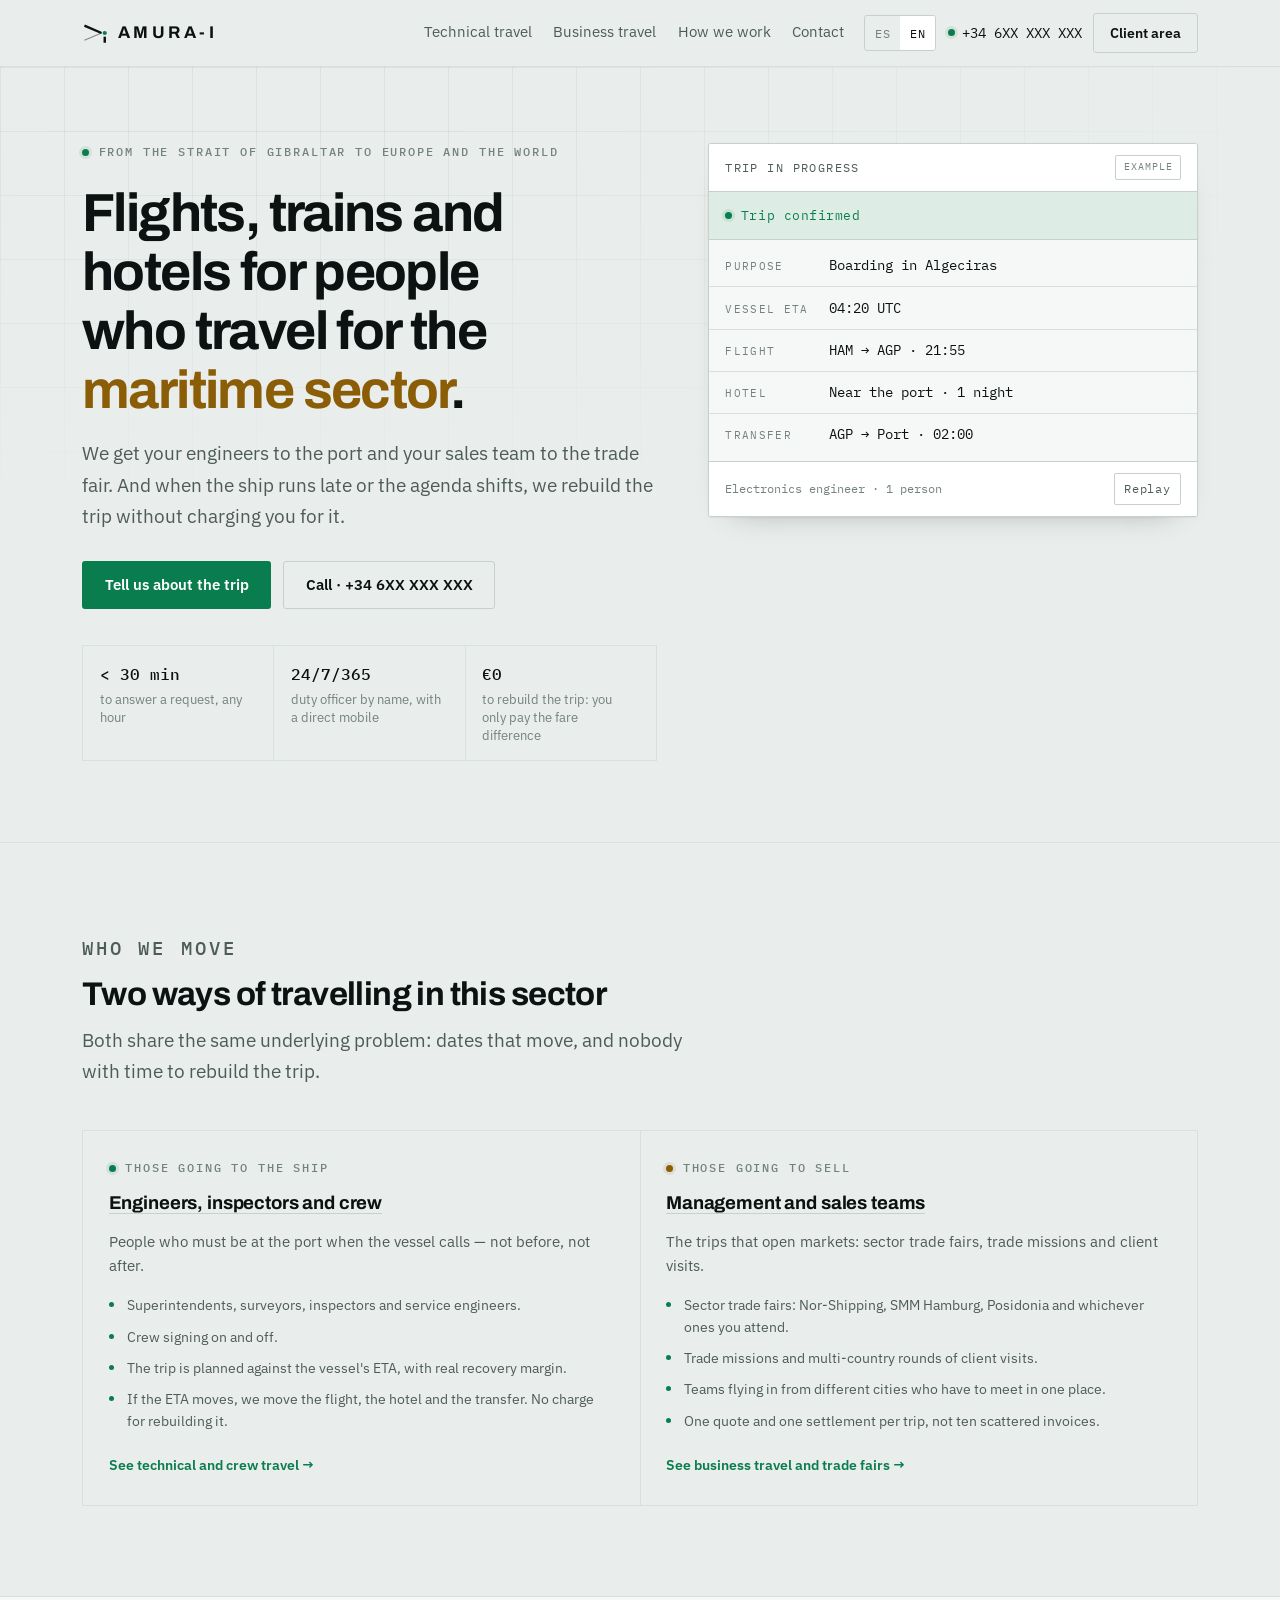
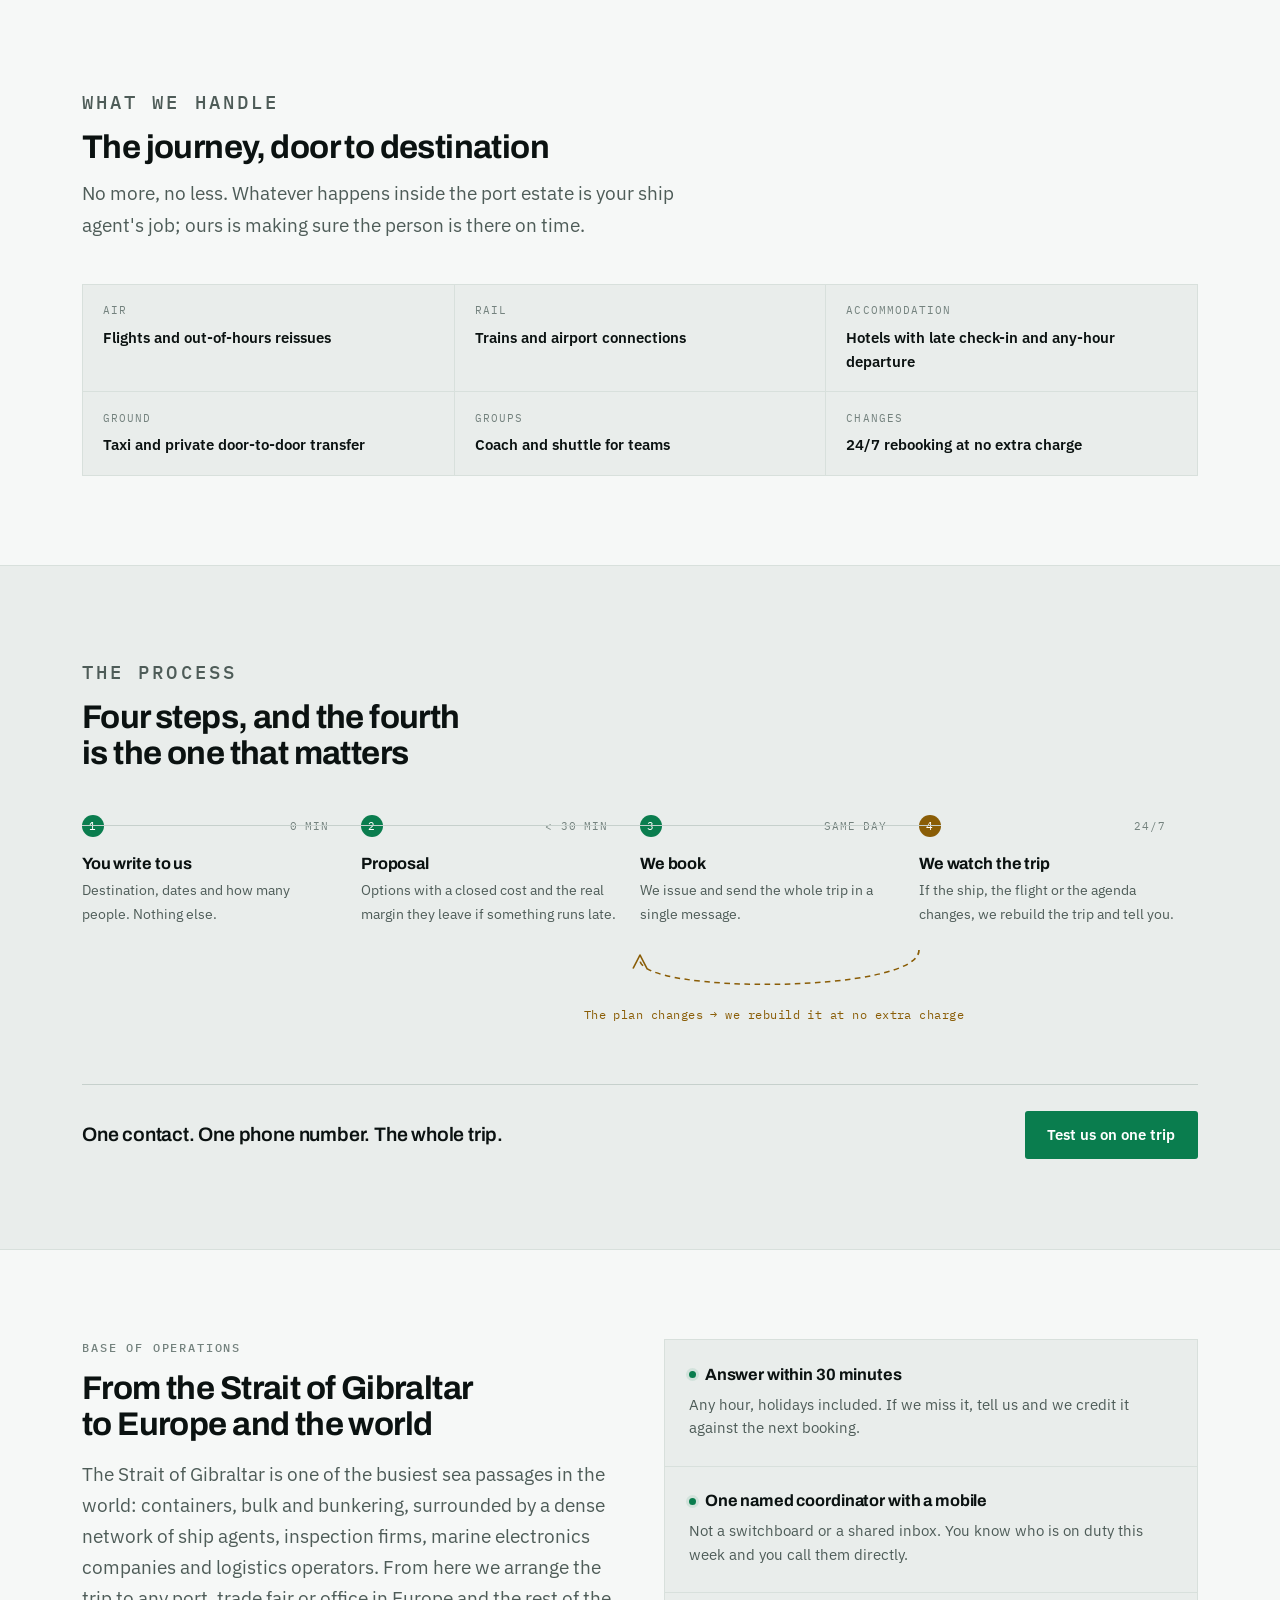
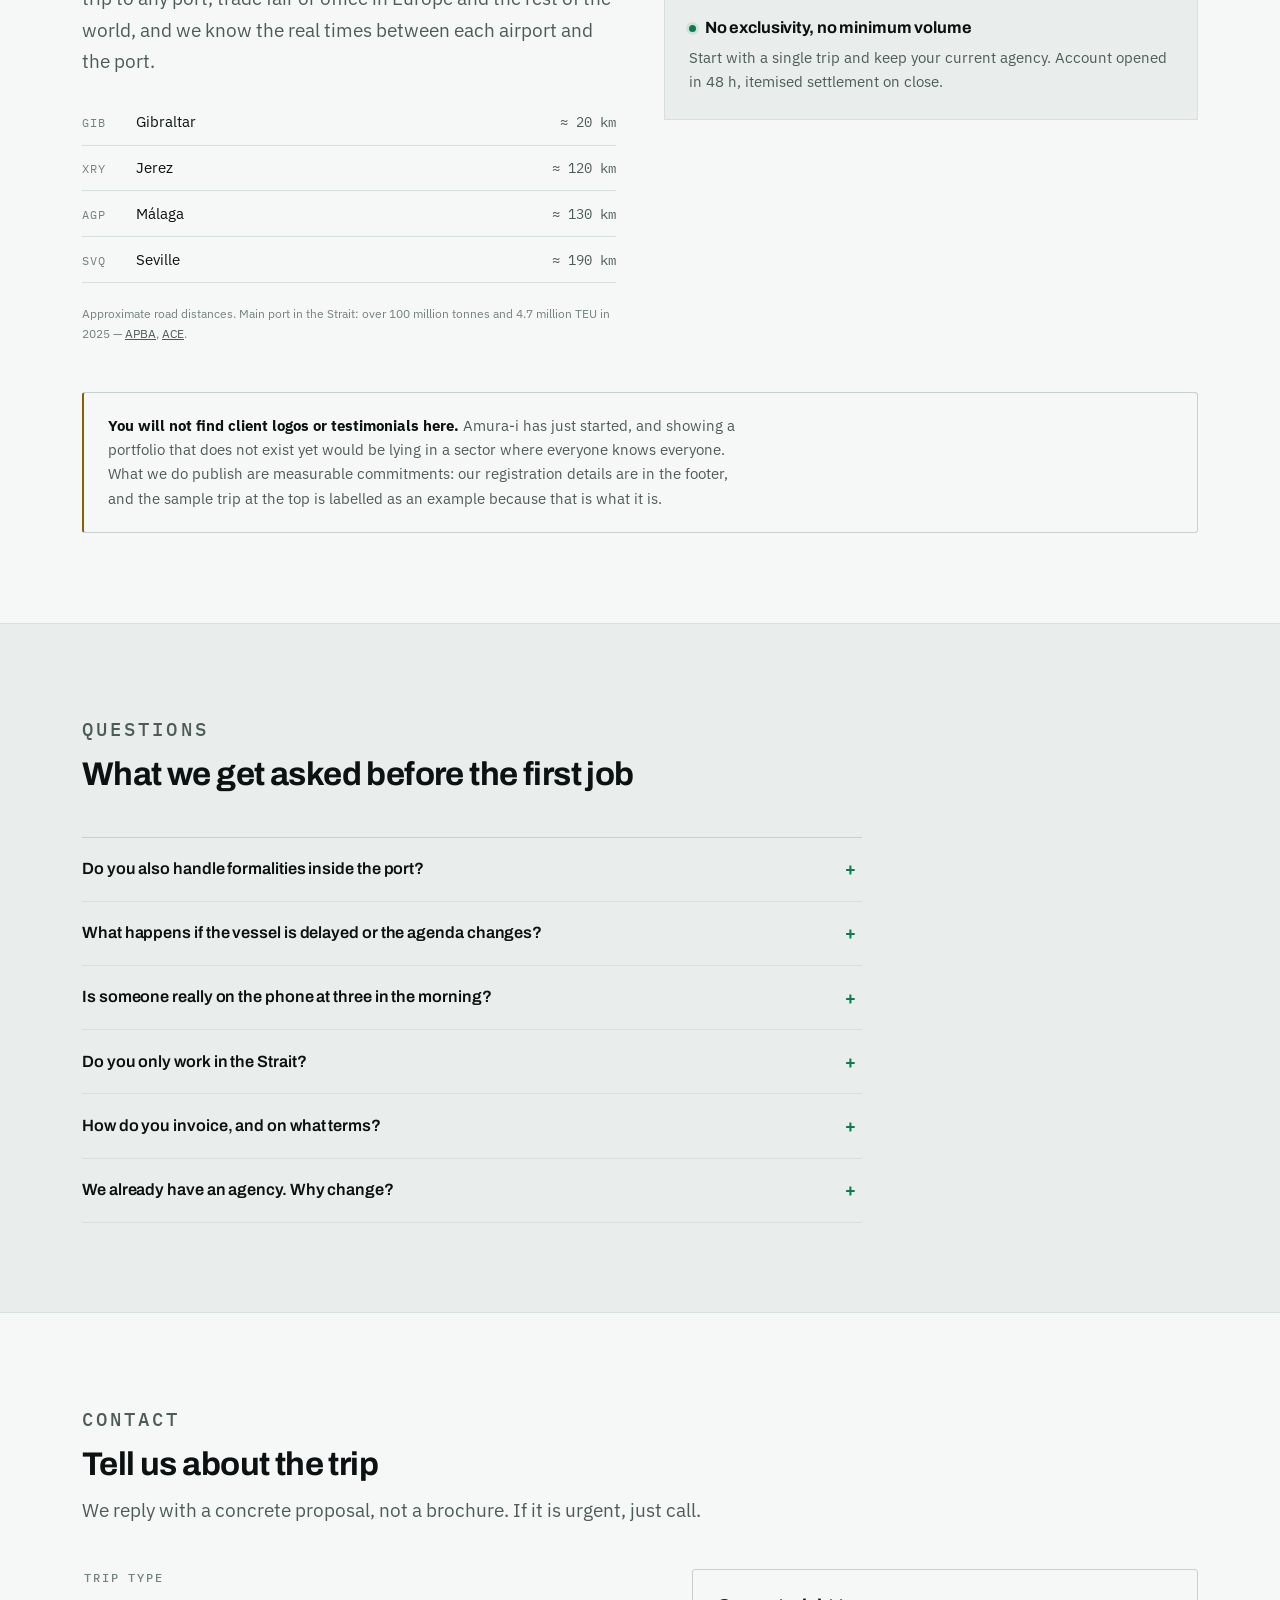
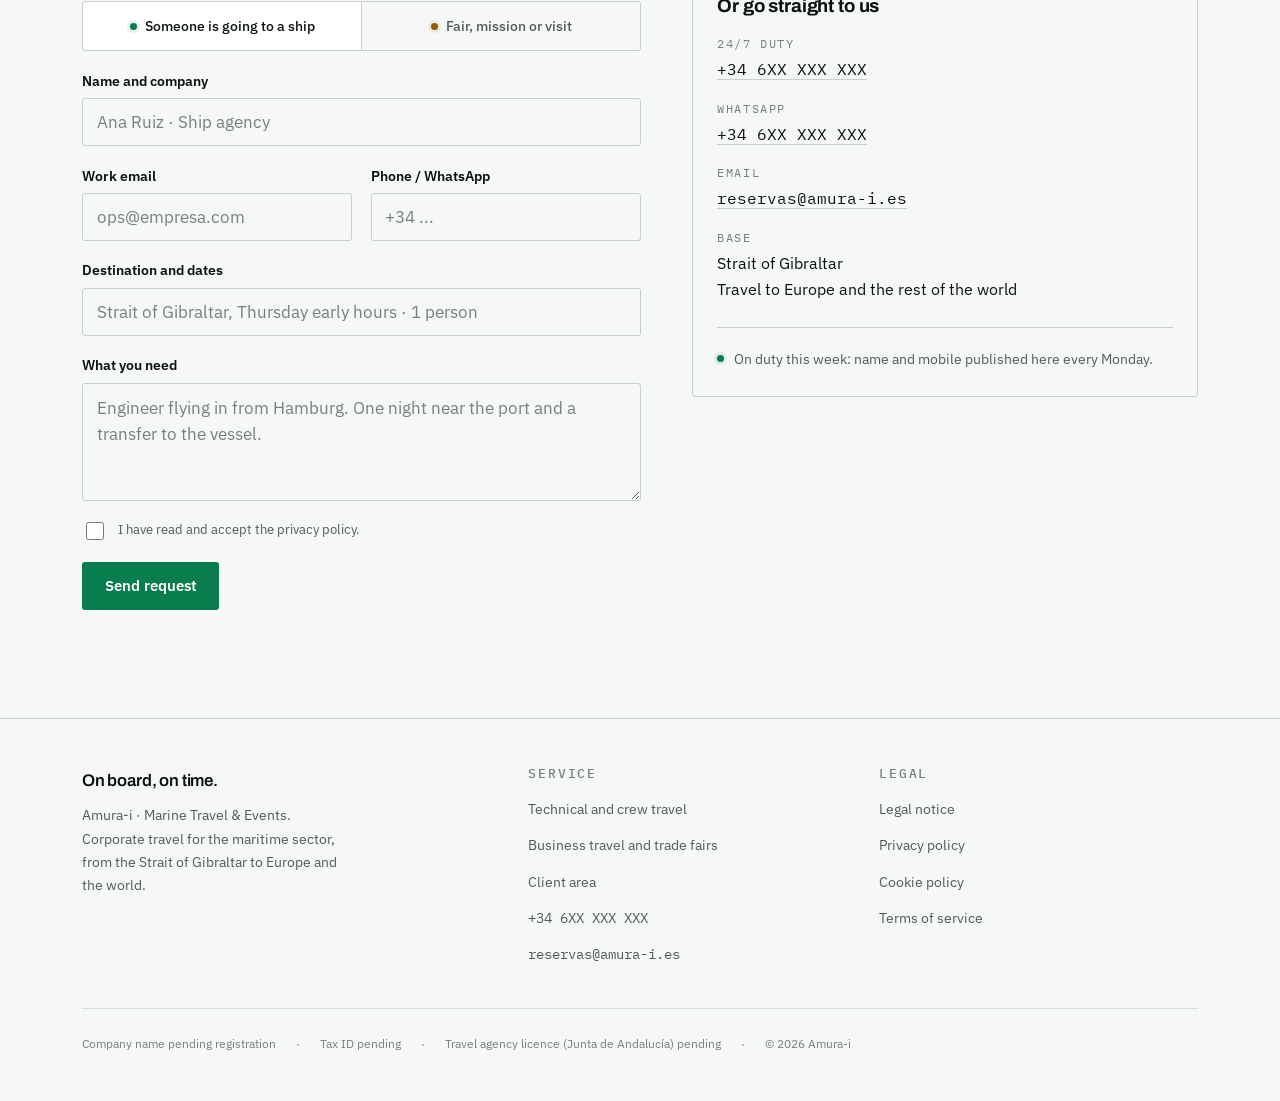
==== commit bc3b2b7b: "Muestra el contenido sin JavaScript, quita la nota de WhatsApp y vuelve a Algeciras en el motivo del" ====
--- a/index.html
+++ b/index.html
@@ -80,9 +80,6 @@
           <a class="btn btn--primary" href="#contacto" data-es="Cuéntanos el viaje" data-en="Tell us about the trip">Cuéntanos el viaje</a>
           <a class="btn btn--ghost" href="tel:+34600000000" data-es="Llamar · +34 6XX XXX XXX" data-en="Call · +34 6XX XXX XXX">Llamar · +34 6XX XXX XXX</a>
         </div>
-        <p class="hero__note"
-           data-es="También por WhatsApp. Respondemos también de madrugada."
-           data-en="WhatsApp too. We answer at 3 a.m. as well.">También por WhatsApp. Respondemos también de madrugada.</p>
 
         <dl class="stats">
           <div>
@@ -115,7 +112,7 @@
         <dl class="console__rows">
           <div class="console__row">
             <dt data-es="Motivo" data-en="Purpose">Motivo</dt>
-            <dd data-es="Embarque en el Estrecho" data-en="Boarding in the Strait">Embarque en el Estrecho</dd>
+            <dd data-es="Embarque en Algeciras" data-en="Boarding in Algeciras">Embarque en Algeciras</dd>
           </div>
           <div class="console__row" id="rowEta">
             <dt data-es="ETA buque" data-en="Vessel ETA">ETA buque</dt>
--- a/assets/css/styles.css
+++ b/assets/css/styles.css
@@ -265,7 +265,6 @@
 .hero h1 em { font-style: normal; color: var(--amber); }
 .hero__lead { margin-bottom: 1.9rem; }
 .hero__cta { display: flex; flex-wrap: wrap; gap: .75rem; margin-bottom: .9rem; }
-.hero__note { font-size: .875rem; color: var(--ink-3); }
 
 .stats { display: grid; grid-template-columns: 1fr; gap: 1px; margin-top: 2.25rem; background: var(--line-soft); border: 1px solid var(--line-soft); }
 .stats > div { background: var(--ground); padding: .95rem 1.05rem; }
@@ -567,9 +566,11 @@
 }
 .dockbar a.is-primary { background: var(--green); color: var(--on-signal); }
 
-/* ---------- Revelado al hacer scroll ---------- */
-.reveal { opacity: 0; transform: translateY(8px); transition: opacity .28s ease, transform .28s ease; }
-.reveal.is-in { opacity: 1; transform: none; }
+/* ---------- Revelado al hacer scroll ----------
+   Sólo se esconde si el JS ha arrancado (clase .js en <html>): sin scripts,
+   el contenido se ve entero. */
+.js .reveal { opacity: 0; transform: translateY(8px); transition: opacity .28s ease, transform .28s ease; }
+.js .reveal.is-in { opacity: 1; transform: none; }
 @media (prefers-reduced-motion: reduce) {
   .reveal { opacity: 1; transform: none; transition: none; }
   * { animation-duration: .001ms !important; animation-iteration-count: 1 !important; transition-duration: .001ms !important; }
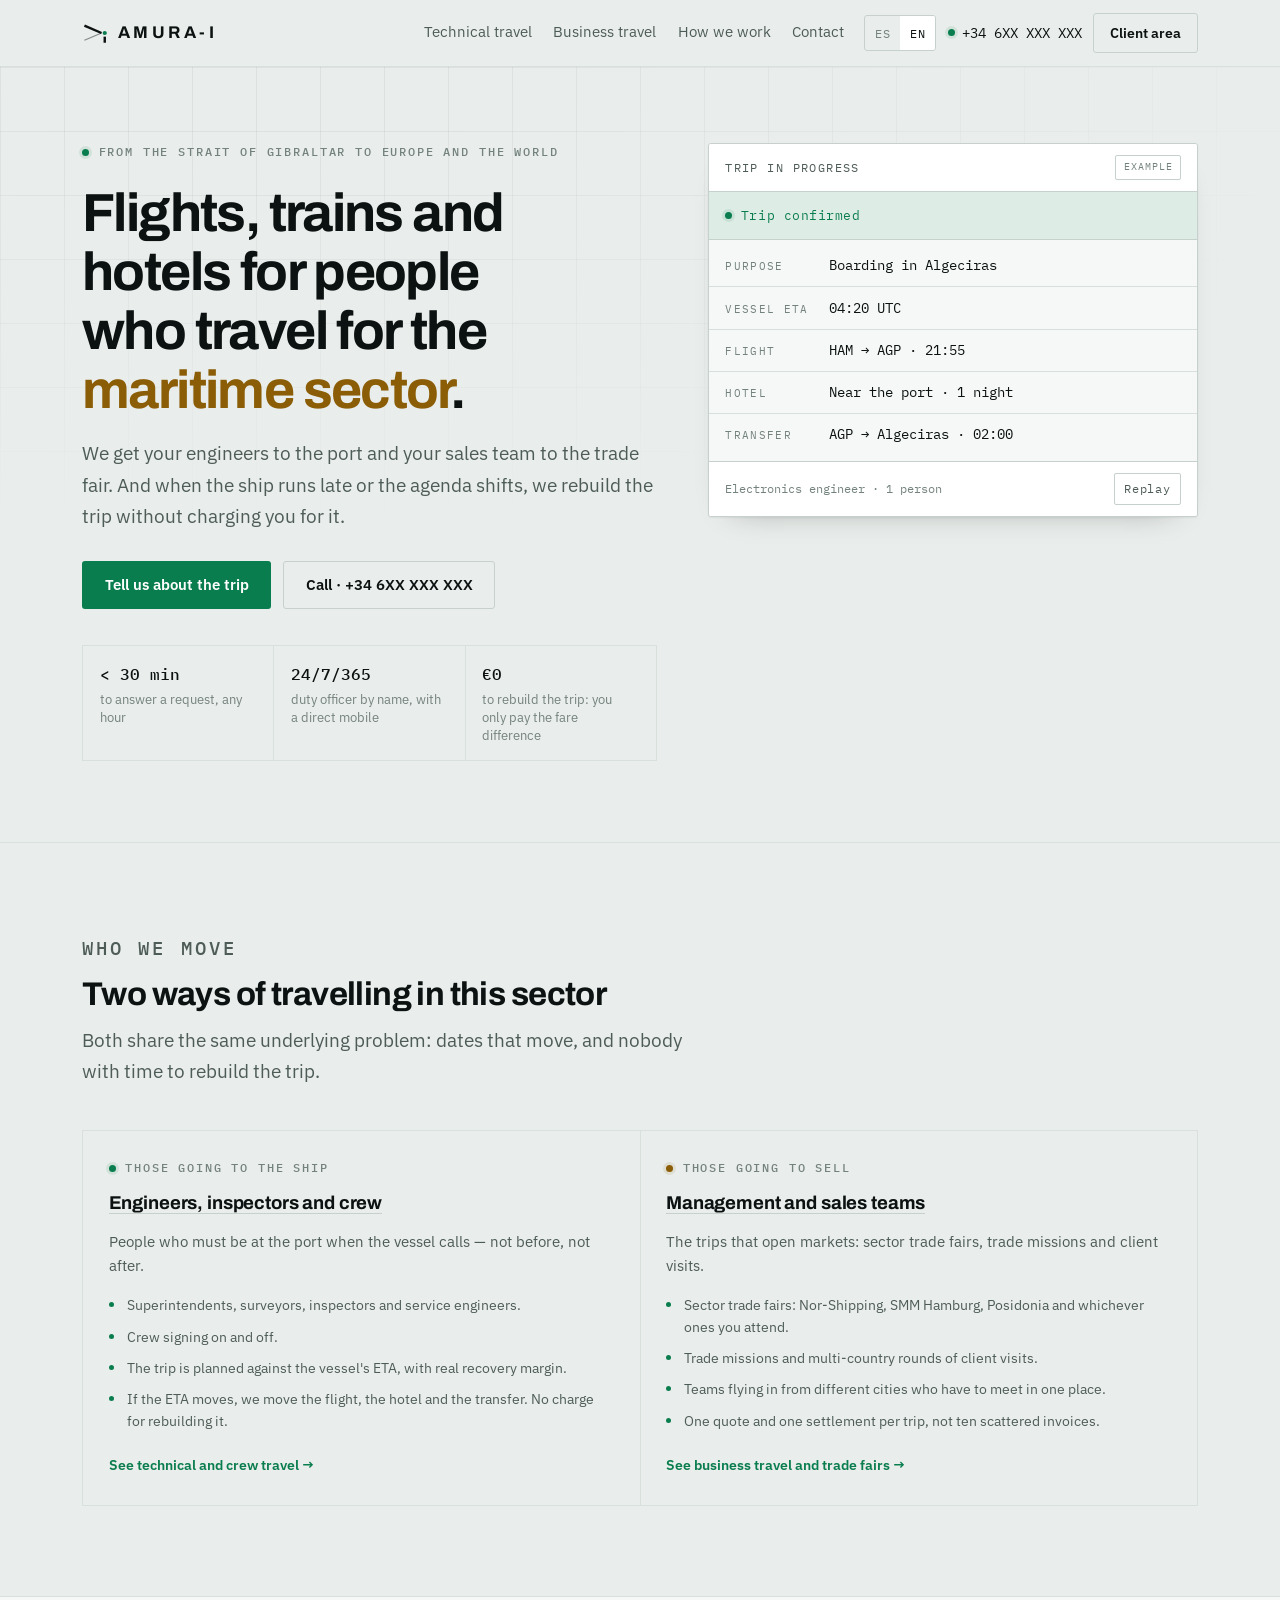
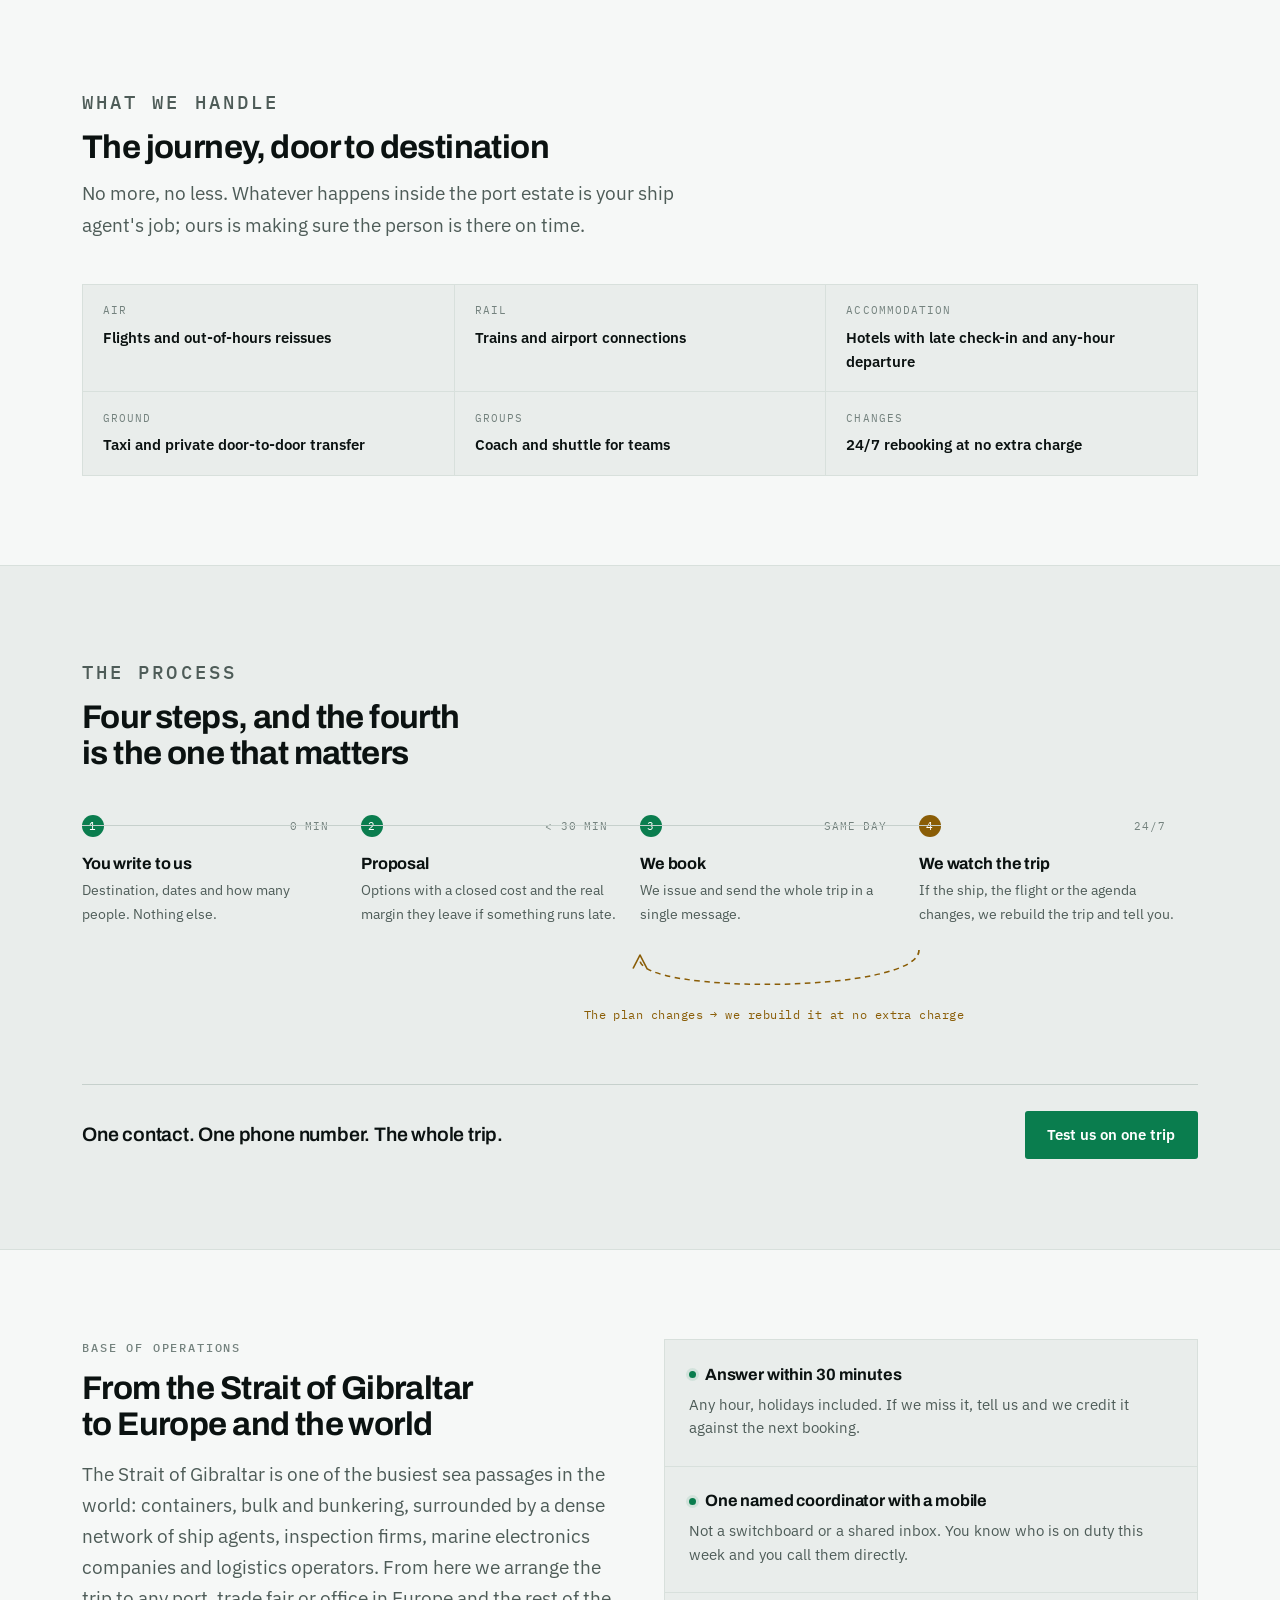
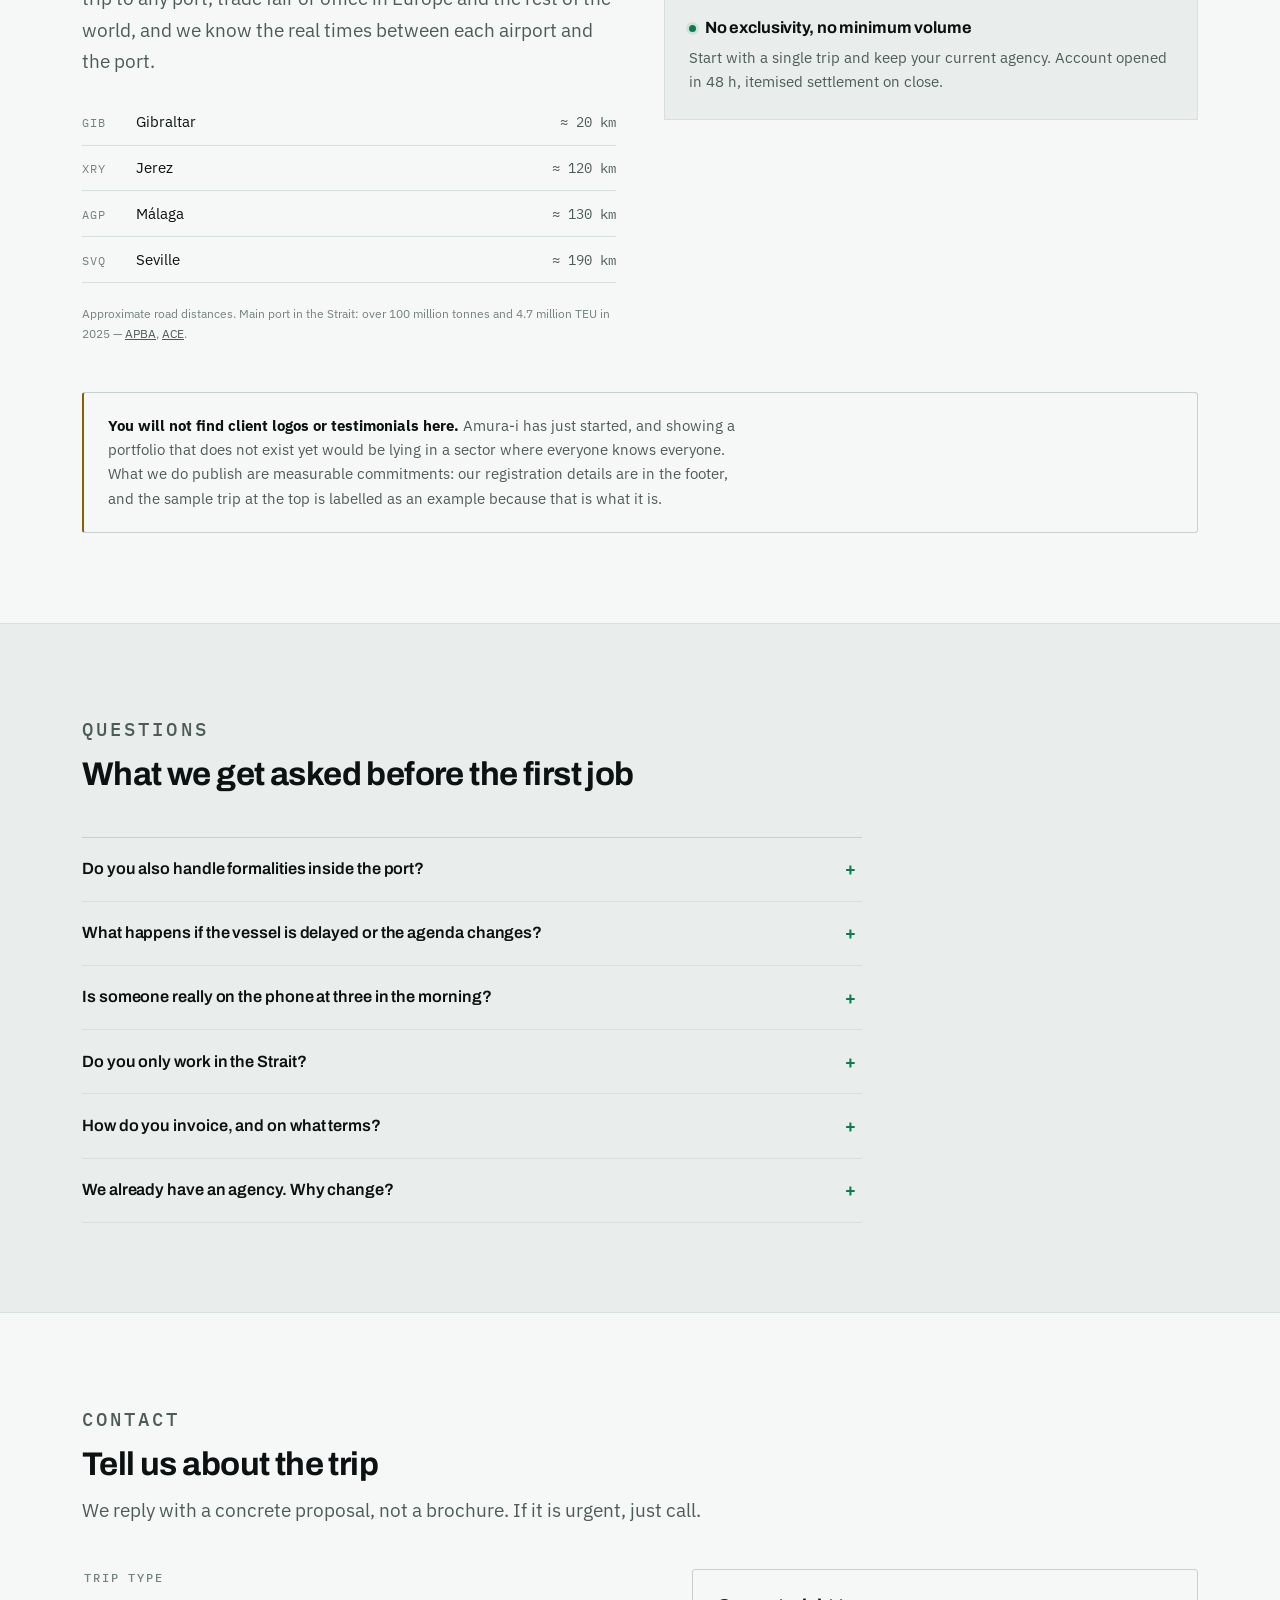
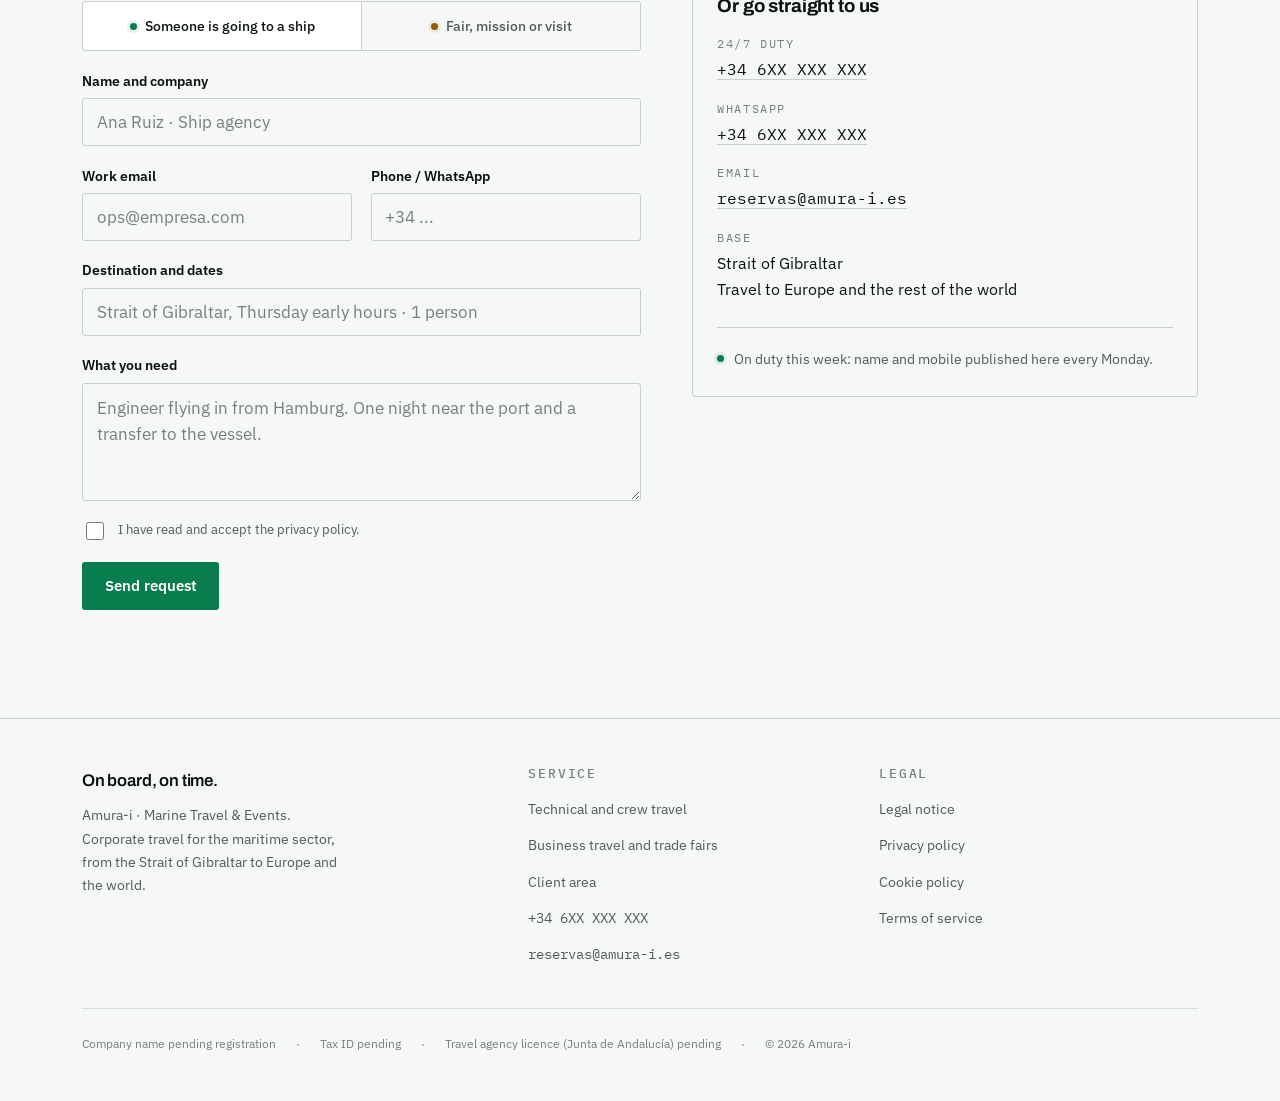
==== commit 8d5c366f: "Anima la consola de ejemplo también sin JavaScript Donde los scripts no se ejecutan, la historia del" ====
--- a/index.html
+++ b/index.html
@@ -106,7 +106,7 @@
 
         <p class="console__status" id="consoleStatus" data-state="ok" role="status">
           <span class="dot" id="consoleDot" aria-hidden="true"></span>
-          <span id="consoleStatusText" data-es="Viaje confirmado" data-en="Trip confirmed">Viaje confirmado</span>
+          <span id="consoleStatusText" data-es="Viaje confirmado" data-en="Trip confirmed"><span class="cvs"><span class="cv cv--0-1">Viaje confirmado</span><span class="cv cv--1-5">El buque retrasa · +14 h</span><span class="cv cv--5-9">Viaje rehecho · 00:12</span></span></span>
         </p>
 
         <dl class="console__rows">
@@ -114,26 +114,26 @@
             <dt data-es="Motivo" data-en="Purpose">Motivo</dt>
             <dd data-es="Embarque en Algeciras" data-en="Boarding in Algeciras">Embarque en Algeciras</dd>
           </div>
-          <div class="console__row" id="rowEta">
+          <div class="console__row console__row--s1" id="rowEta">
             <dt data-es="ETA buque" data-en="Vessel ETA">ETA buque</dt>
-            <dd id="cellEta">04:20 UTC</dd>
-          </div>
-          <div class="console__row" id="rowFlight">
+            <dd id="cellEta"><span class="cvs"><span class="cv cv--0-1">04:20 UTC</span><span class="cv cv--1-9"><s>04:20</s> 18:40 UTC</span></span></dd>
+          </div>
+          <div class="console__row console__row--s2" id="rowFlight">
             <dt data-es="Vuelo" data-en="Flight">Vuelo</dt>
-            <dd id="cellFlight">HAM → AGP · 21:55</dd>
-          </div>
-          <div class="console__row" id="rowHotel">
+            <dd id="cellFlight"><span class="cvs"><span class="cv cv--0-2">HAM → AGP · 21:55</span><span class="cv cv--2-9">HAM → AGP · 11:20</span></span></dd>
+          </div>
+          <div class="console__row console__row--s3" id="rowHotel">
             <dt data-es="Hotel" data-en="Hotel">Hotel</dt>
-            <dd id="cellHotel" data-es="Junto al puerto · 1 noche" data-en="Near the port · 1 night">Junto al puerto · 1 noche</dd>
-          </div>
-          <div class="console__row" id="rowTransfer">
+            <dd id="cellHotel" data-es="Junto al puerto · 1 noche" data-en="Near the port · 1 night"><span class="cvs"><span class="cv cv--0-3">Junto al puerto · 1 noche</span><span class="cv cv--3-9">Junto al puerto · 2 noches</span></span></dd>
+          </div>
+          <div class="console__row console__row--s4" id="rowTransfer">
             <dt data-es="Traslado" data-en="Transfer">Traslado</dt>
-            <dd id="cellTransfer">AGP → Puerto · 02:00</dd>
+            <dd id="cellTransfer"><span class="cvs"><span class="cv cv--0-4">AGP → Algeciras · 02:00</span><span class="cv cv--4-9">AGP → Algeciras · 15:40</span></span></dd>
           </div>
         </dl>
 
         <div class="console__foot">
-          <span id="consoleLog" data-es="Técnico de electrónica · 1 persona" data-en="Electronics engineer · 1 person">Técnico de electrónica · 1 persona</span>
+          <span id="consoleLog" data-es="Técnico de electrónica · 1 persona" data-en="Electronics engineer · 1 person"><span class="cvs"><span class="cv cv--0-1">Técnico de electrónica · 1 persona</span><span class="cv cv--1-2">Nuevo ETA recibido</span><span class="cv cv--2-3">Vuelo reprogramado</span><span class="cv cv--3-4">Noche adicional confirmada</span><span class="cv cv--4-5">Traslado reasignado</span><span class="cv cv--5-9">Rehecho sin cargo añadido</span></span></span>
           <button type="button" class="console__replay" id="consoleReplay" data-es="Repetir" data-en="Replay">Repetir</button>
         </div>
       </div>
--- a/assets/css/styles.css
+++ b/assets/css/styles.css
@@ -321,6 +321,68 @@
 }
 .console__replay:hover { color: var(--ink); border-color: var(--ink-3); }
 
+/* ---------- Consola sin JavaScript ----------
+   Donde los scripts no se ejecutan (vistas previas), la misma historia
+   del ETA que se mueve se cuenta con animación CSS en un ciclo de 12 s.
+   Con JS, main.js sustituye este contenido y manda él. */
+.cvs { display: inline-grid; }
+.cvs > .cv { grid-area: 1 / 1; }
+.js .cvs > .cv:not(:first-child) { display: none; }
+html:not(.js) .cvs > .cv { opacity: 0; animation-duration: 12s; animation-timing-function: linear; animation-iteration-count: infinite; }
+@keyframes cv-0-1 { 0.00%, 21.66% { opacity: 1; } 21.67%, 100% { opacity: 0; } }
+.cv--0-1 { animation-name: cv-0-1; }
+@keyframes cv-1-9 { 0%, 21.66% { opacity: 0; } 21.67%, 100.00% { opacity: 1; } }
+.cv--1-9 { animation-name: cv-1-9; }
+@keyframes cv-0-2 { 0.00%, 34.99% { opacity: 1; } 35.00%, 100% { opacity: 0; } }
+.cv--0-2 { animation-name: cv-0-2; }
+@keyframes cv-2-9 { 0%, 34.99% { opacity: 0; } 35.00%, 100.00% { opacity: 1; } }
+.cv--2-9 { animation-name: cv-2-9; }
+@keyframes cv-0-3 { 0.00%, 44.16% { opacity: 1; } 44.17%, 100% { opacity: 0; } }
+.cv--0-3 { animation-name: cv-0-3; }
+@keyframes cv-3-9 { 0%, 44.16% { opacity: 0; } 44.17%, 100.00% { opacity: 1; } }
+.cv--3-9 { animation-name: cv-3-9; }
+@keyframes cv-0-4 { 0.00%, 52.49% { opacity: 1; } 52.50%, 100% { opacity: 0; } }
+.cv--0-4 { animation-name: cv-0-4; }
+@keyframes cv-4-9 { 0%, 52.49% { opacity: 0; } 52.50%, 100.00% { opacity: 1; } }
+.cv--4-9 { animation-name: cv-4-9; }
+@keyframes cv-1-5 { 0%, 21.66% { opacity: 0; } 21.67%, 62.49% { opacity: 1; } 62.50%, 100% { opacity: 0; } }
+.cv--1-5 { animation-name: cv-1-5; }
+@keyframes cv-5-9 { 0%, 62.49% { opacity: 0; } 62.50%, 100.00% { opacity: 1; } }
+.cv--5-9 { animation-name: cv-5-9; }
+@keyframes cv-1-2 { 0%, 21.66% { opacity: 0; } 21.67%, 34.99% { opacity: 1; } 35.00%, 100% { opacity: 0; } }
+.cv--1-2 { animation-name: cv-1-2; }
+@keyframes cv-2-3 { 0%, 34.99% { opacity: 0; } 35.00%, 44.16% { opacity: 1; } 44.17%, 100% { opacity: 0; } }
+.cv--2-3 { animation-name: cv-2-3; }
+@keyframes cv-3-4 { 0%, 44.16% { opacity: 0; } 44.17%, 52.49% { opacity: 1; } 52.50%, 100% { opacity: 0; } }
+.cv--3-4 { animation-name: cv-3-4; }
+@keyframes cv-4-5 { 0%, 52.49% { opacity: 0; } 52.50%, 62.49% { opacity: 1; } 62.50%, 100% { opacity: 0; } }
+.cv--4-5 { animation-name: cv-4-5; }
+@keyframes cs-status {
+  0%, 21.66% { color: var(--green); background: var(--green-dim); }
+  21.67%, 62.49% { color: var(--amber); background: var(--amber-dim); }
+  62.50%, 100% { color: var(--green); background: var(--green-dim); }
+}
+@keyframes cs-dot {
+  0%, 21.66% { background: var(--green); box-shadow: 0 0 0 3px var(--green-dim); }
+  21.67%, 62.49% { background: var(--amber); box-shadow: 0 0 0 3px var(--amber-dim); }
+  62.50%, 100% { background: var(--green); box-shadow: 0 0 0 3px var(--green-dim); }
+}
+html:not(.js) #consoleStatus { animation: cs-status 12s linear infinite; }
+html:not(.js) #consoleDot { animation: cs-dot 12s linear infinite; }
+@keyframes cs-row-1 { 0%, 21.66% { color: var(--ink); } 21.67%, 62.49% { color: var(--amber); } 62.50%, 100% { color: var(--ink); } }
+html:not(.js) .console__row--s1 dd { animation: cs-row-1 12s linear infinite; }
+@keyframes cs-row-2 { 0%, 34.99% { color: var(--ink); } 35.00%, 62.49% { color: var(--amber); } 62.50%, 100% { color: var(--ink); } }
+html:not(.js) .console__row--s2 dd { animation: cs-row-2 12s linear infinite; }
+@keyframes cs-row-3 { 0%, 44.16% { color: var(--ink); } 44.17%, 62.49% { color: var(--amber); } 62.50%, 100% { color: var(--ink); } }
+html:not(.js) .console__row--s3 dd { animation: cs-row-3 12s linear infinite; }
+@keyframes cs-row-4 { 0%, 52.49% { color: var(--ink); } 52.50%, 62.49% { color: var(--amber); } 62.50%, 100% { color: var(--ink); } }
+html:not(.js) .console__row--s4 dd { animation: cs-row-4 12s linear infinite; }
+html:not(.js) #consoleReplay { display: none; }
+@media (prefers-reduced-motion: reduce) {
+  html:not(.js) .cvs > .cv, html:not(.js) #consoleStatus, html:not(.js) #consoleDot, html:not(.js) .console__row dd { animation: none !important; }
+  html:not(.js) .cvs > .cv:last-child { opacity: 1; }
+}
+
 /* ---------- Tarjetas de escenario ---------- */
 .cards { display: grid; gap: 1px; background: var(--line-soft); border: 1px solid var(--line-soft); }
 @media (min-width: 820px) { .cards--3 { grid-template-columns: repeat(3, 1fr); } }
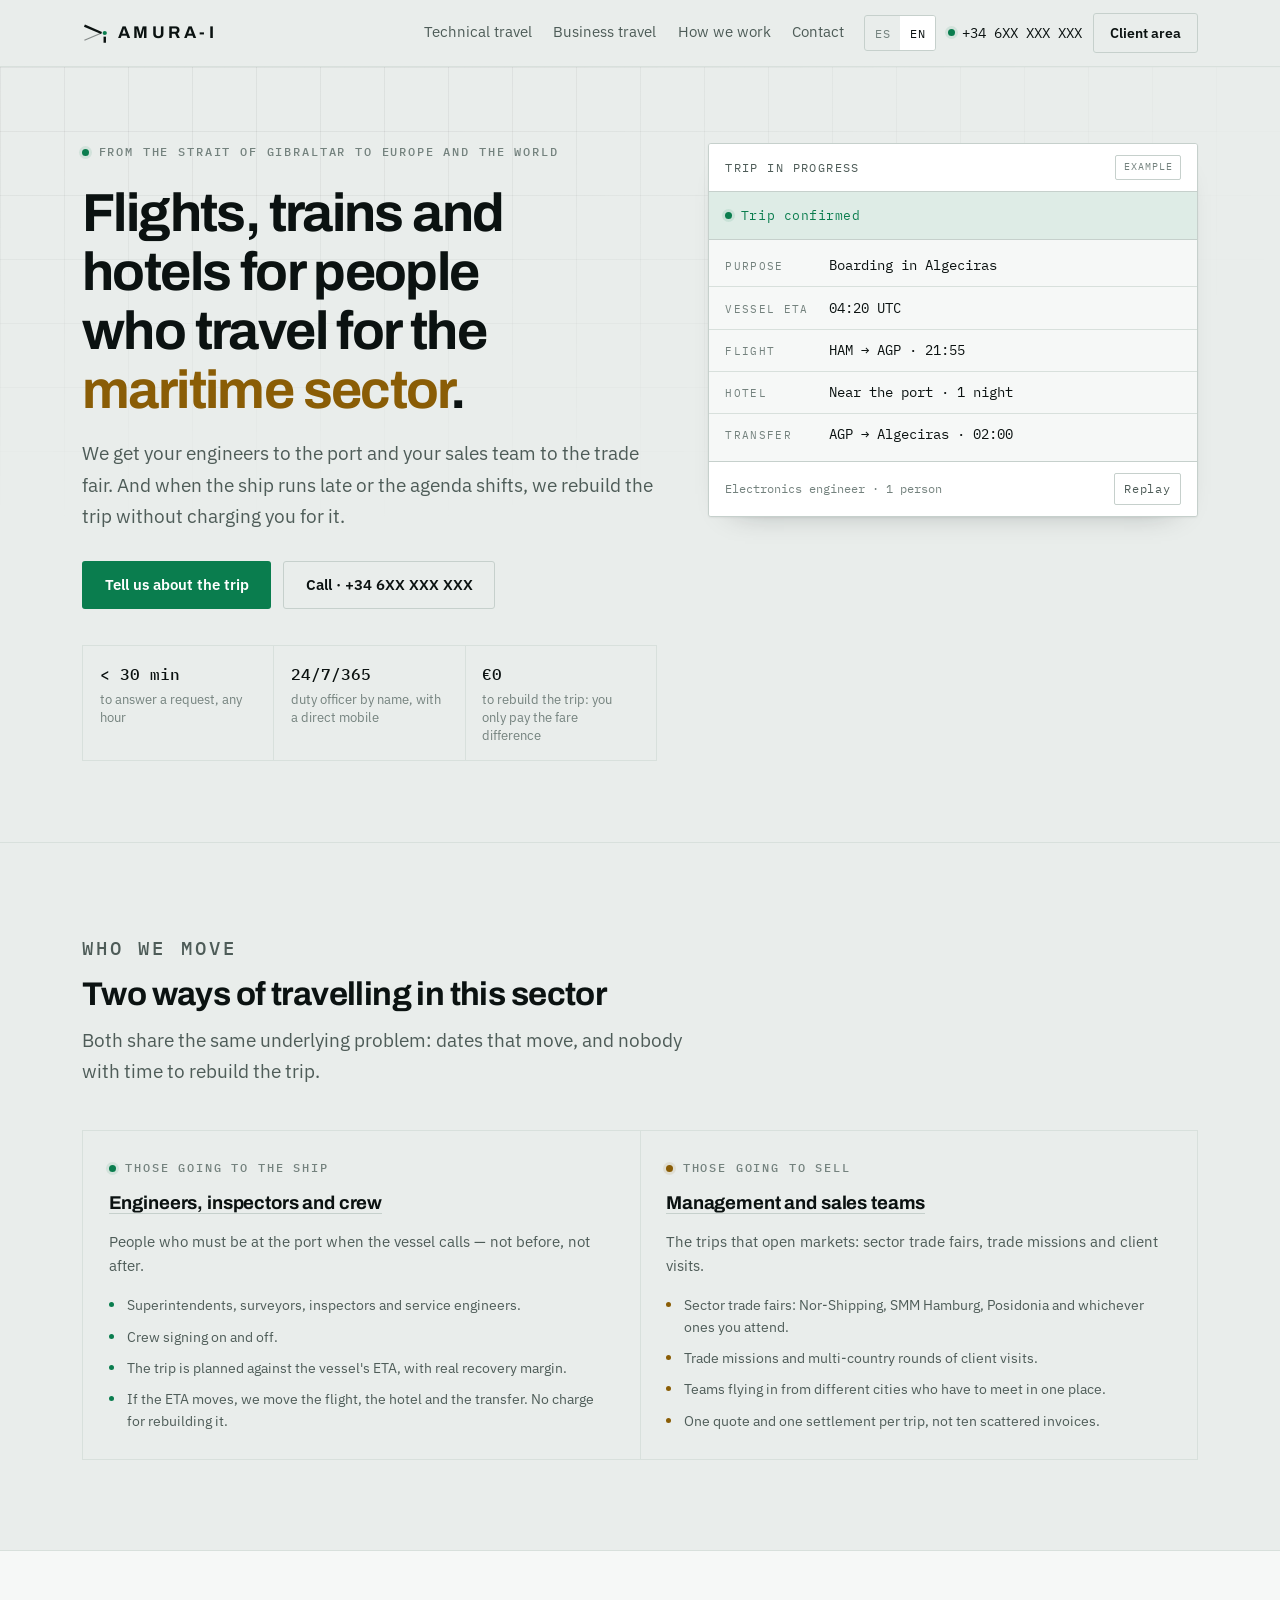
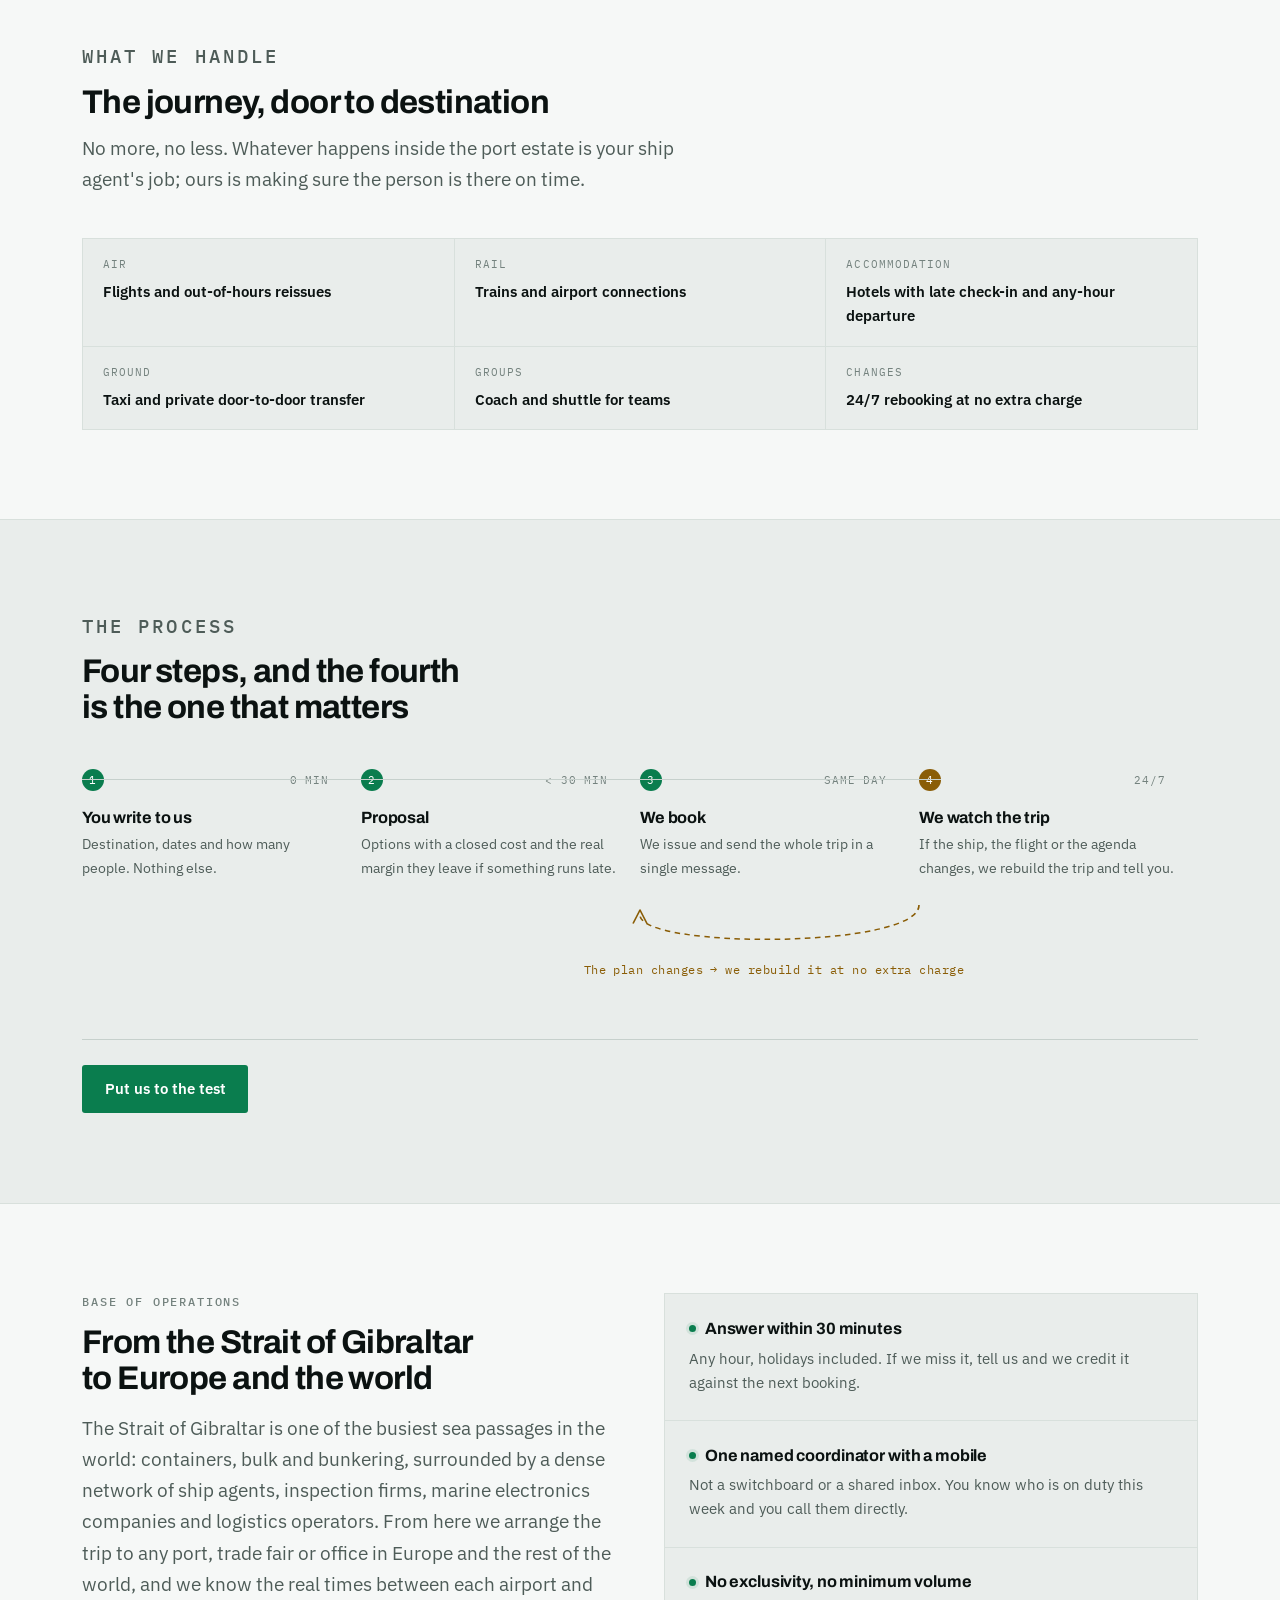
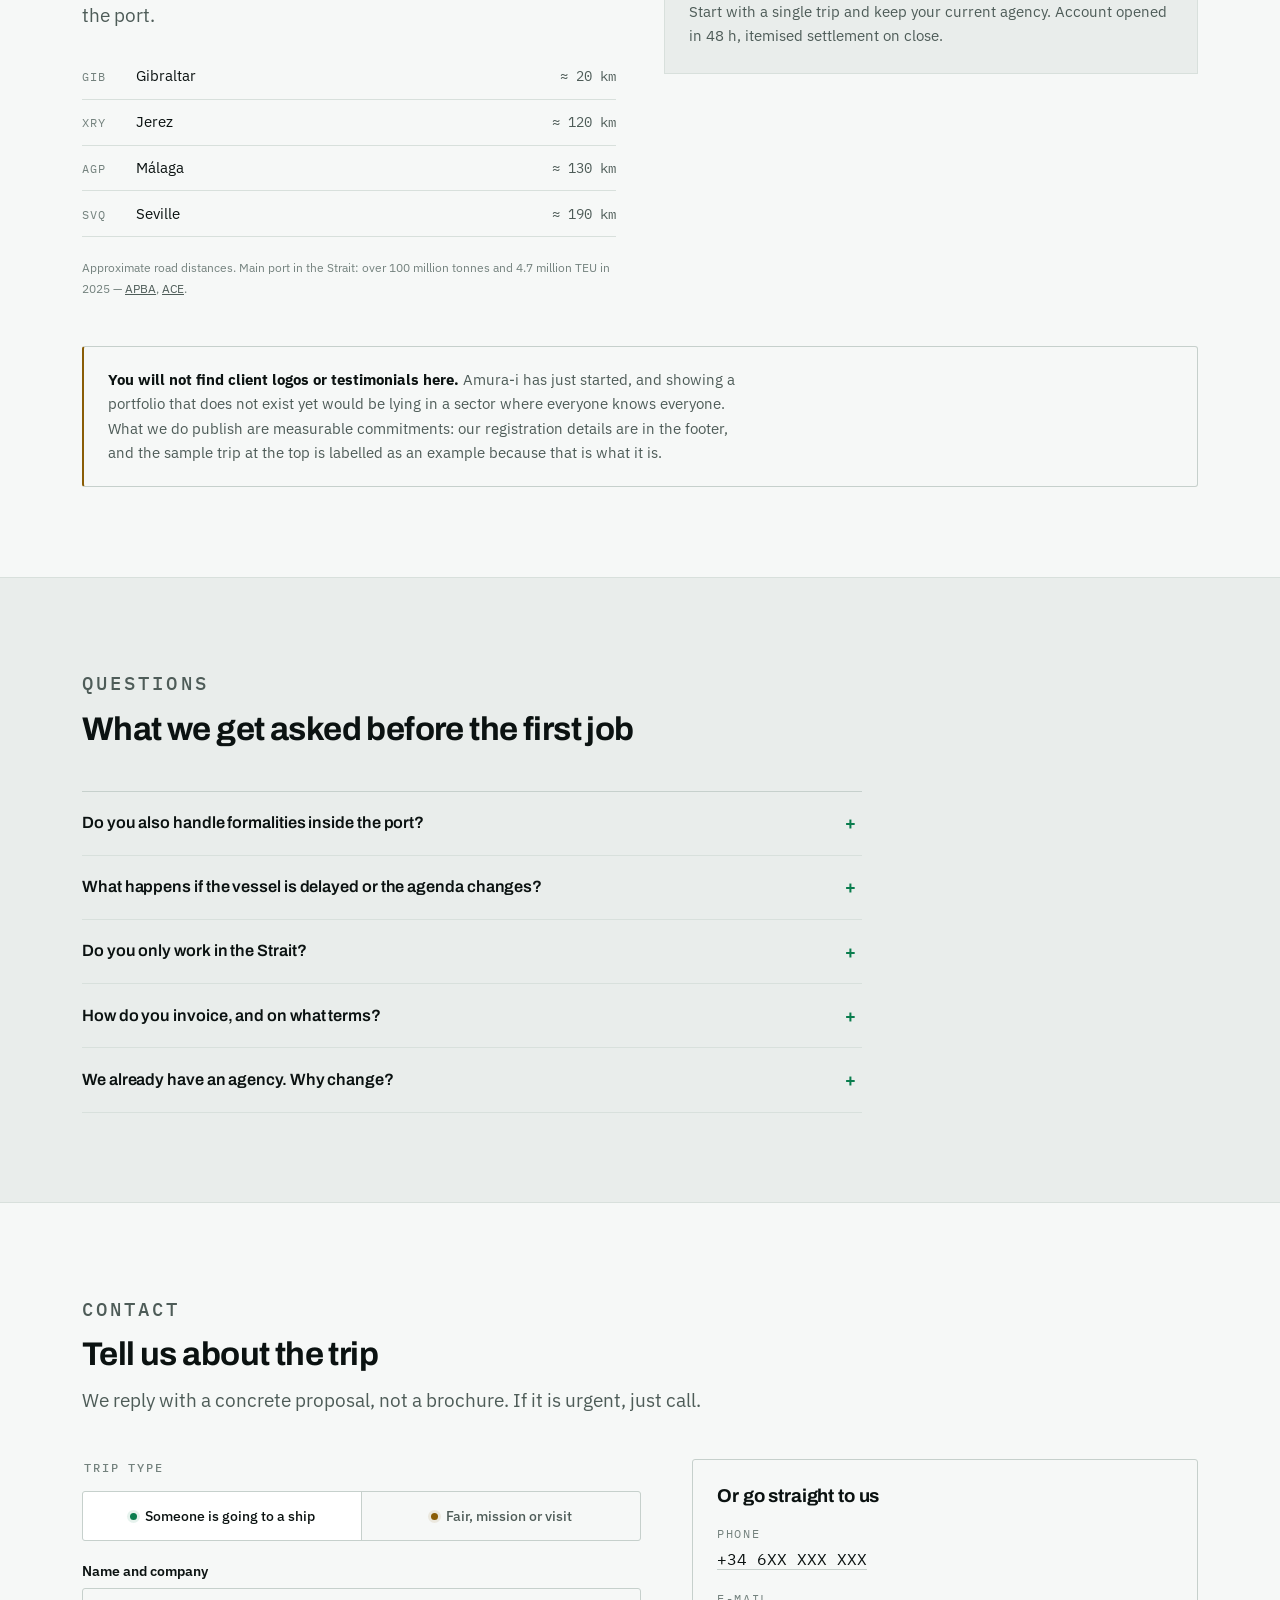
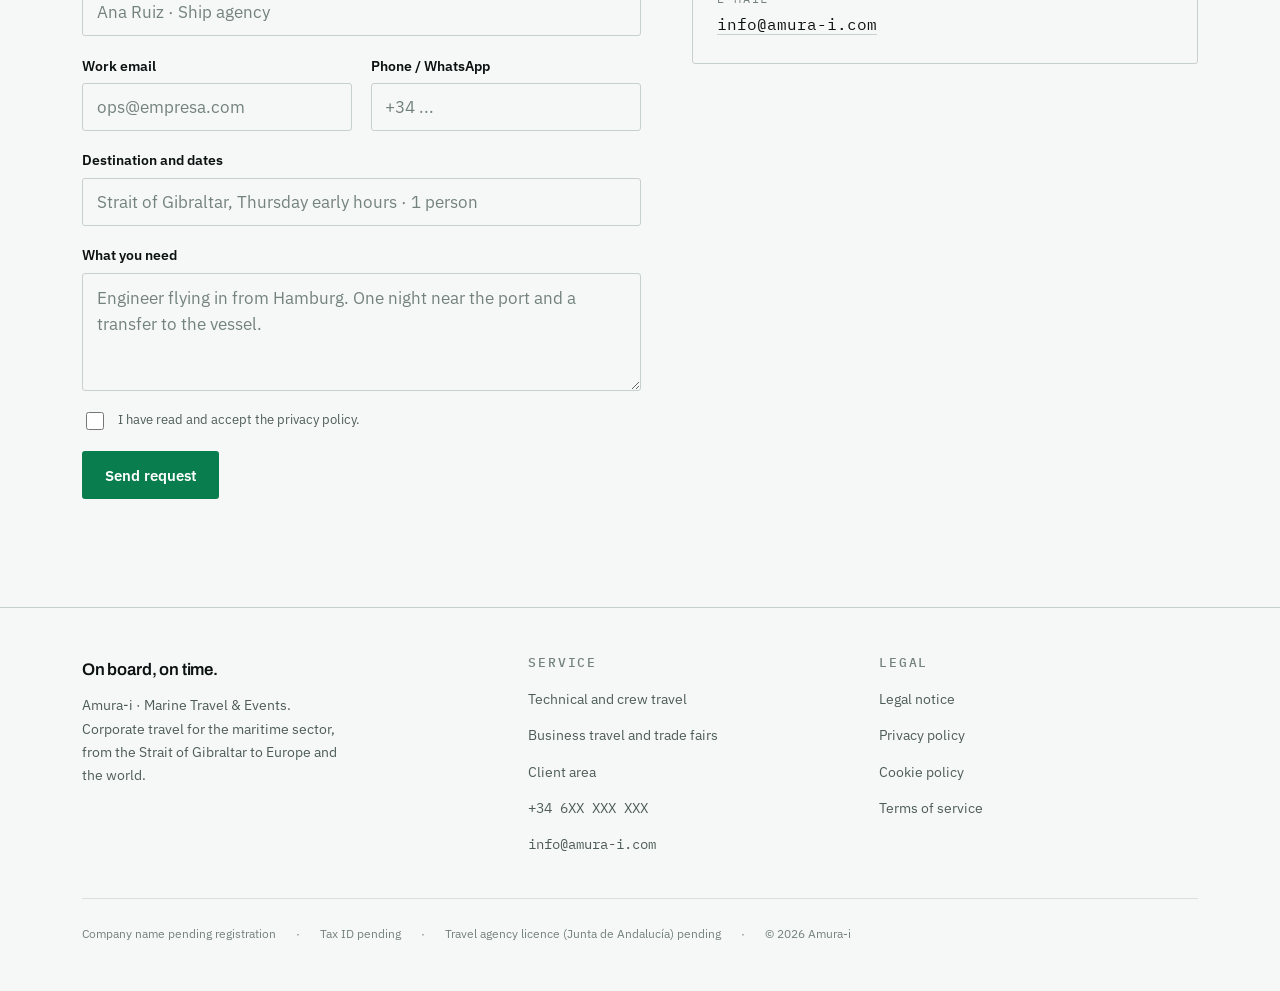
==== commit 58f337a0: "Puntos ámbar en «Quien va a vender», quita enlaces, FAQ de madrugada y lema; contacto directo sólo t" ====
--- a/index.html
+++ b/index.html
@@ -164,10 +164,9 @@
           <li data-es="El viaje se planifica contra el ETA del buque, con margen real de recuperación." data-en="The trip is planned against the vessel's ETA, with real recovery margin.">El viaje se planifica contra el ETA del buque, con margen real de recuperación.</li>
           <li data-es="Si el ETA se mueve, movemos vuelo, hotel y traslado. Sin cargo por rehacerlo." data-en="If the ETA moves, we move the flight, the hotel and the transfer. No charge for rebuilding it.">Si el ETA se mueve, movemos vuelo, hotel y traslado. Sin cargo por rehacerlo.</li>
         </ul>
-        <p class="service__more"><a href="viajes-tecnicos.html" data-es="Ver viajes técnicos y de tripulación →" data-en="See technical and crew travel →">Ver viajes técnicos y de tripulación →</a></p>
       </article>
 
-      <article class="service">
+      <article class="service service--amber">
         <p class="service__head"><span class="dot dot--amber" aria-hidden="true"></span><span class="label" data-es="Quien va a vender" data-en="Those going to sell">Quien va a vender</span></p>
         <h3><a class="service__link" href="viajes-comerciales.html" data-es="Dirección y equipo comercial" data-en="Management and sales teams">Dirección y equipo comercial</a></h3>
         <p data-es="Los viajes que abren mercado: ferias del sector, misiones comerciales y visitas a clientes."
@@ -178,7 +177,6 @@
           <li data-es="Equipos que salen desde ciudades distintas y tienen que coincidir." data-en="Teams flying in from different cities who have to meet in one place.">Equipos que salen desde ciudades distintas y tienen que coincidir.</li>
           <li data-es="Un único presupuesto y una única liquidación por viaje, no diez facturas sueltas." data-en="One quote and one settlement per trip, not ten scattered invoices.">Un único presupuesto y una única liquidación por viaje, no diez facturas sueltas.</li>
         </ul>
-        <p class="service__more"><a href="viajes-comerciales.html" data-es="Ver viajes comerciales y ferias →" data-en="See business travel and trade fairs →">Ver viajes comerciales y ferias →</a></p>
       </article>
     </div>
   </div>
@@ -250,8 +248,7 @@
          data-en="↻ The plan changes → back to step 3, rebuilt at no extra charge.">↻ El plan cambia → volvemos al paso 3 y lo rehacemos sin cargo añadido.</p>
 
       <div class="flow__close">
-        <p data-es="Un interlocutor. Un número de teléfono. Todo el viaje." data-en="One contact. One phone number. The whole trip.">Un interlocutor. Un número de teléfono. Todo el viaje.</p>
-        <a class="btn btn--primary" href="#contacto" data-es="Ponnos a prueba en un viaje" data-en="Test us on one trip">Ponnos a prueba en un viaje</a>
+        <a class="btn btn--primary" href="#contacto" data-es="Ponnos a prueba" data-en="Put us to the test">Ponnos a prueba</a>
       </div>
     </div>
   </div>
@@ -325,10 +322,6 @@
         <p data-es="Es el escenario normal, no la excepción. En cuanto hay cambio proponemos la reprogramación de vuelo, hotel y traslado con el coste asociado a la vista. Tú decides, nosotros ejecutamos, y no te cobramos por rehacerlo: solo la diferencia de tarifa, si la hay." data-en="That is the normal scenario, not the exception. As soon as something moves we propose the new flight, hotel and transfer with the associated cost visible. You decide, we execute, and we do not charge you for rebuilding it: only the fare difference, if there is one.">Es el escenario normal, no la excepción. En cuanto hay cambio proponemos la reprogramación de vuelo, hotel y traslado con el coste asociado a la vista. Tú decides, nosotros ejecutamos, y no te cobramos por rehacerlo: solo la diferencia de tarifa, si la hay.</p>
       </details>
       <details>
-        <summary data-es="¿De verdad hay alguien al teléfono a las tres de la madrugada?" data-en="Is someone really on the phone at three in the morning?">¿De verdad hay alguien al teléfono a las tres de la madrugada?</summary>
-        <p data-es="Sí, y con nombre. Cada cuenta tiene un teléfono de guardia para fuera de horario, festivos y fines de semana, y quien responde puede decidir y pagar sin esperar a mañana." data-en="Yes, and by name. Every account has a duty phone for out-of-hours, holidays and weekends, and whoever answers can decide and pay without waiting for the morning.">Sí, y con nombre. Cada cuenta tiene un teléfono de guardia para fuera de horario, festivos y fines de semana, y quien responde puede decidir y pagar sin esperar a mañana.</p>
-      </details>
-      <details>
         <summary data-es="¿Trabajáis sólo en el Estrecho?" data-en="Do you only work in the Strait?">¿Trabajáis sólo en el Estrecho?</summary>
         <p data-es="Nuestra base está en el Estrecho de Gibraltar, pero el viaje puede ir a cualquier sitio de Europa y del mundo: una feria en Hamburgo, una misión comercial en Grecia o una ronda de visitas por el norte de Europa. El destino es indiferente; el interlocutor siempre somos nosotros." data-en="Our base is the Strait of Gibraltar, but the trip can go anywhere in Europe and the world: a trade fair in Hamburg, a trade mission in Greece or a round of client visits across northern Europe. The destination is irrelevant; the point of contact is always us.">Nuestra base está en el Estrecho de Gibraltar, pero el viaje puede ir a cualquier sitio de Europa y del mundo: una feria en Hamburgo, una misión comercial en Grecia o una ronda de visitas por el norte de Europa. El destino es indiferente; el interlocutor siempre somos nosotros.</p>
       </details>
@@ -421,26 +414,14 @@
         <h3 data-es="O directamente" data-en="Or go straight to us">O directamente</h3>
         <dl>
           <div>
-            <dt data-es="Guardia 24/7" data-en="24/7 duty">Guardia 24/7</dt>
+            <dt data-es="Teléfono" data-en="Phone">Teléfono</dt>
             <dd><a class="mono" href="tel:+34600000000">+34 6XX XXX XXX</a></dd>
           </div>
           <div>
-            <dt>WhatsApp</dt>
-            <dd><a class="mono" href="https://wa.me/34600000000" rel="noopener">+34 6XX XXX XXX</a></dd>
-          </div>
-          <div>
-            <dt data-es="Correo" data-en="Email">Correo</dt>
-            <dd><a class="mono" href="mailto:reservas@amura-i.es">reservas@amura-i.es</a></dd>
-          </div>
-          <div>
-            <dt data-es="Base" data-en="Base">Base</dt>
-            <dd data-es="Estrecho de Gibraltar<br>Viajes a Europa y al resto del mundo" data-en="Strait of Gibraltar<br>Travel to Europe and the rest of the world">Estrecho de Gibraltar<br>Viajes a Europa y al resto del mundo</dd>
+            <dt>E-Mail</dt>
+            <dd><a class="mono" href="mailto:info@amura-i.com">info@amura-i.com</a></dd>
           </div>
         </dl>
-        <p class="watch">
-          <span class="dot" aria-hidden="true"></span>
-          <span data-es="Guardia esta semana: nombre y móvil publicados aquí cada lunes." data-en="On duty this week: name and mobile published here every Monday.">Guardia esta semana: nombre y móvil publicados aquí cada lunes.</span>
-        </p>
       </aside>
     </div>
   </div>
@@ -464,7 +445,7 @@
           <li><a href="viajes-comerciales.html" data-es="Viajes comerciales y ferias" data-en="Business travel and trade fairs">Viajes comerciales y ferias</a></li>
           <li><a href="area-cliente.html" data-es="Área de cliente" data-en="Client area">Área de cliente</a></li>
           <li><a class="mono" href="tel:+34600000000">+34 6XX XXX XXX</a></li>
-          <li><a class="mono" href="mailto:reservas@amura-i.es">reservas@amura-i.es</a></li>
+          <li><a class="mono" href="mailto:info@amura-i.com">info@amura-i.com</a></li>
         </ul>
       </div>
       <div>
--- a/assets/css/styles.css
+++ b/assets/css/styles.css
@@ -484,6 +484,7 @@
   content: ""; position: absolute; left: 0; top: .55em;
   width: 5px; height: 5px; background: var(--green); border-radius: 50%;
 }
+.service--amber li::before { background: var(--amber); }
 
 .caps { display: grid; gap: 1px; background: var(--line-soft); border: 1px solid var(--line-soft); margin-top: 1px; }
 @media (min-width: 620px) { .caps { grid-template-columns: repeat(2, 1fr); } }
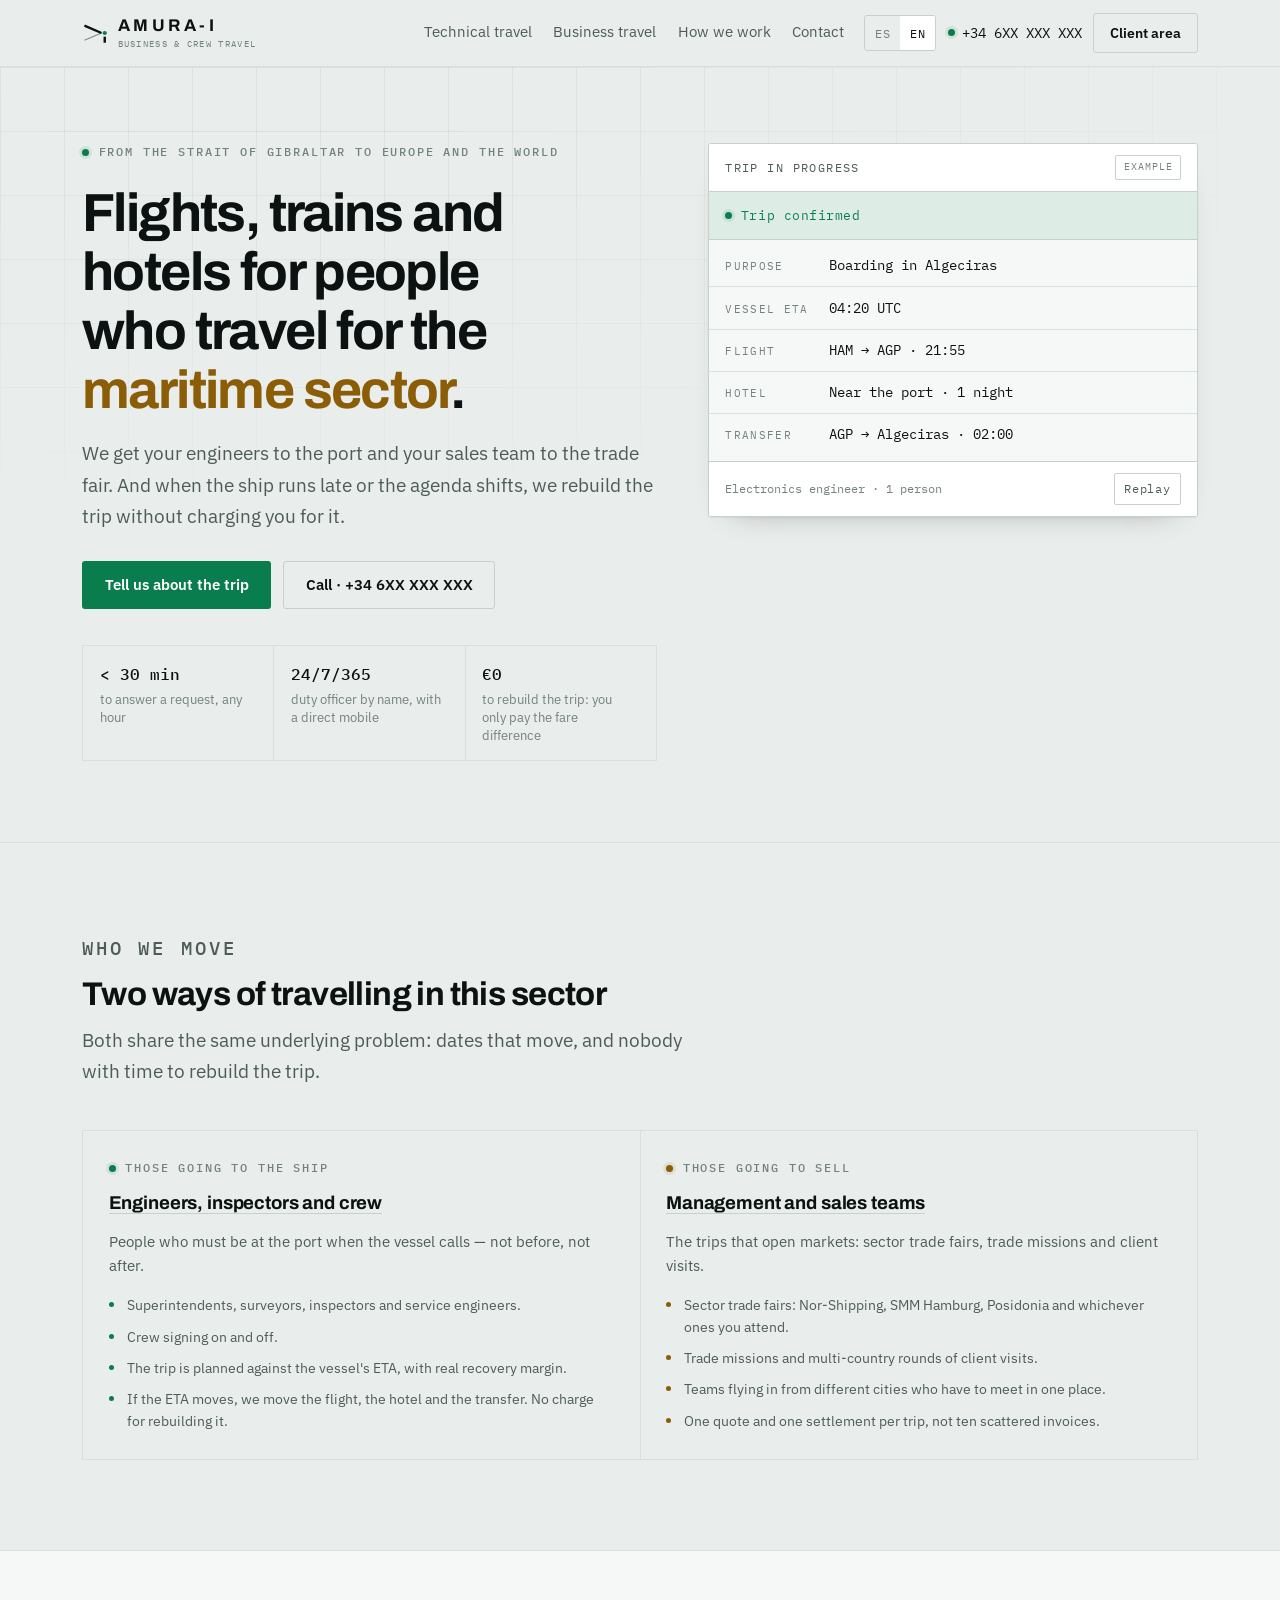
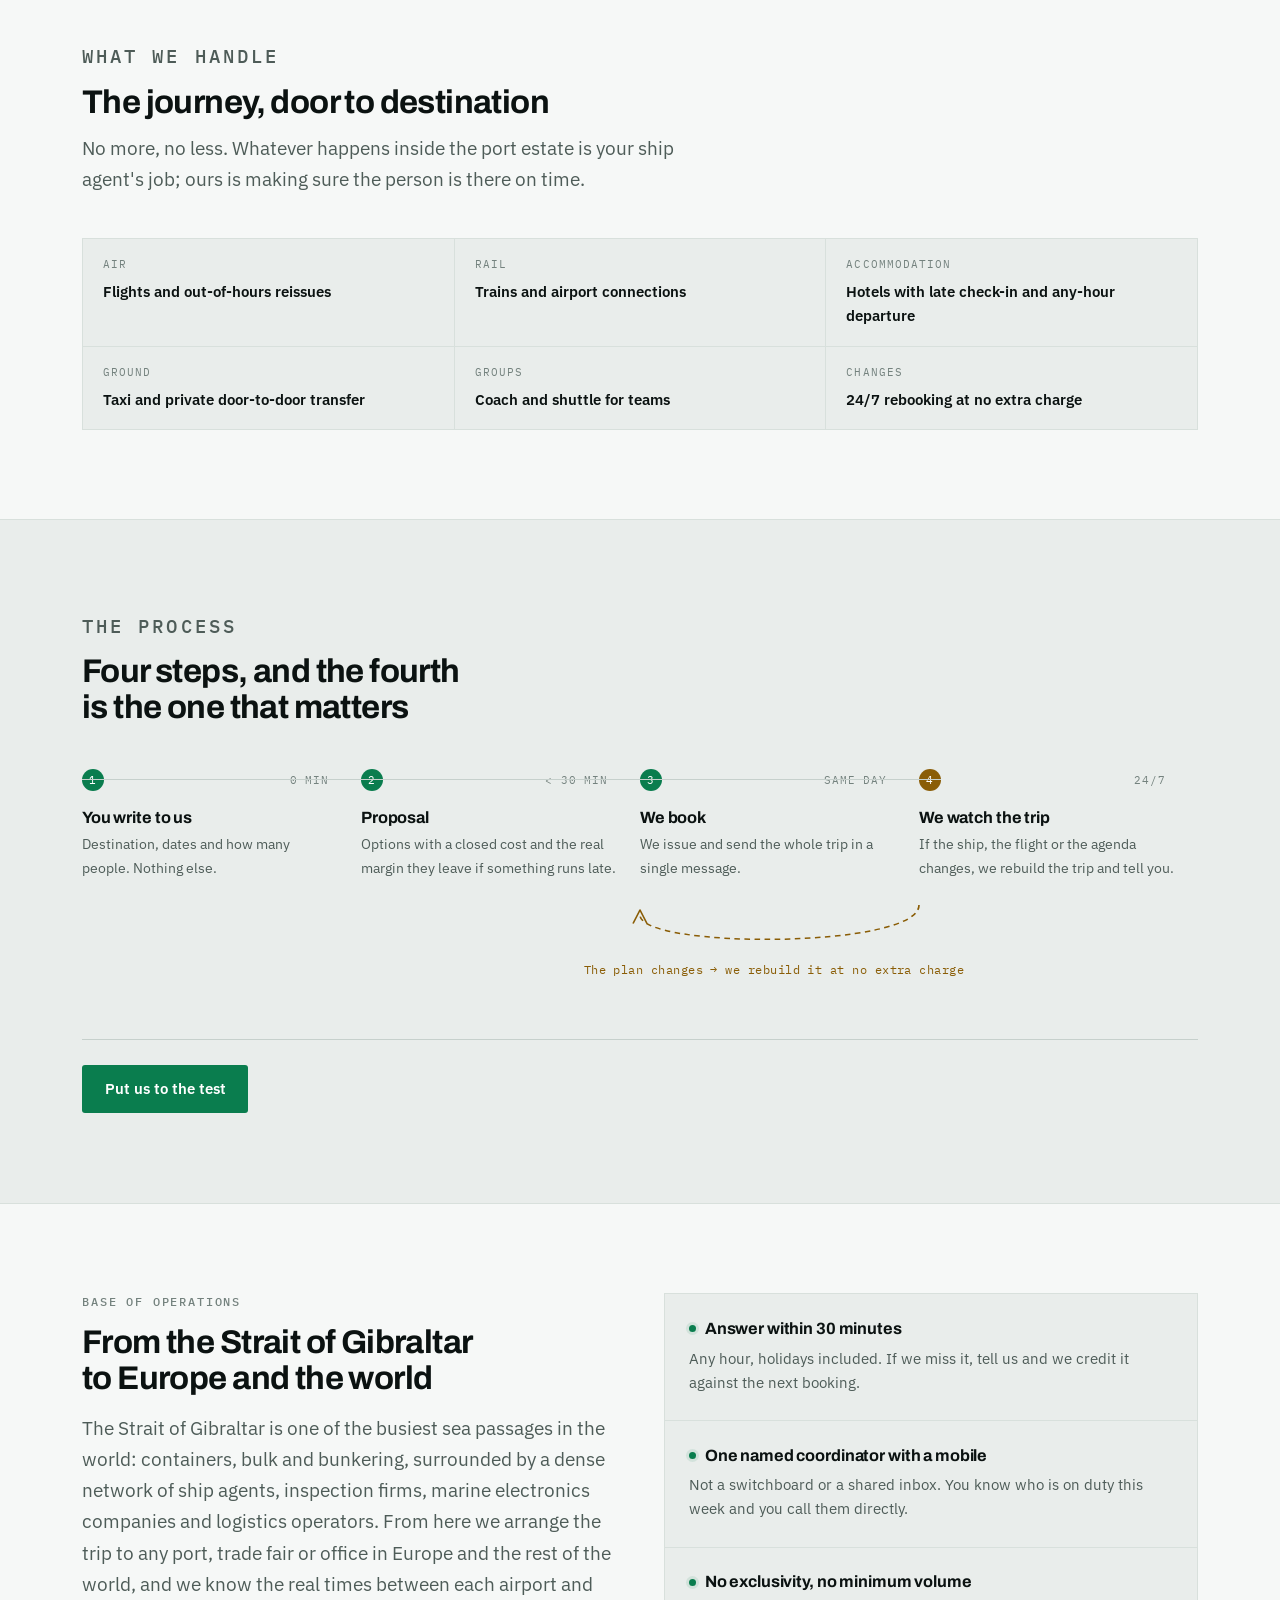
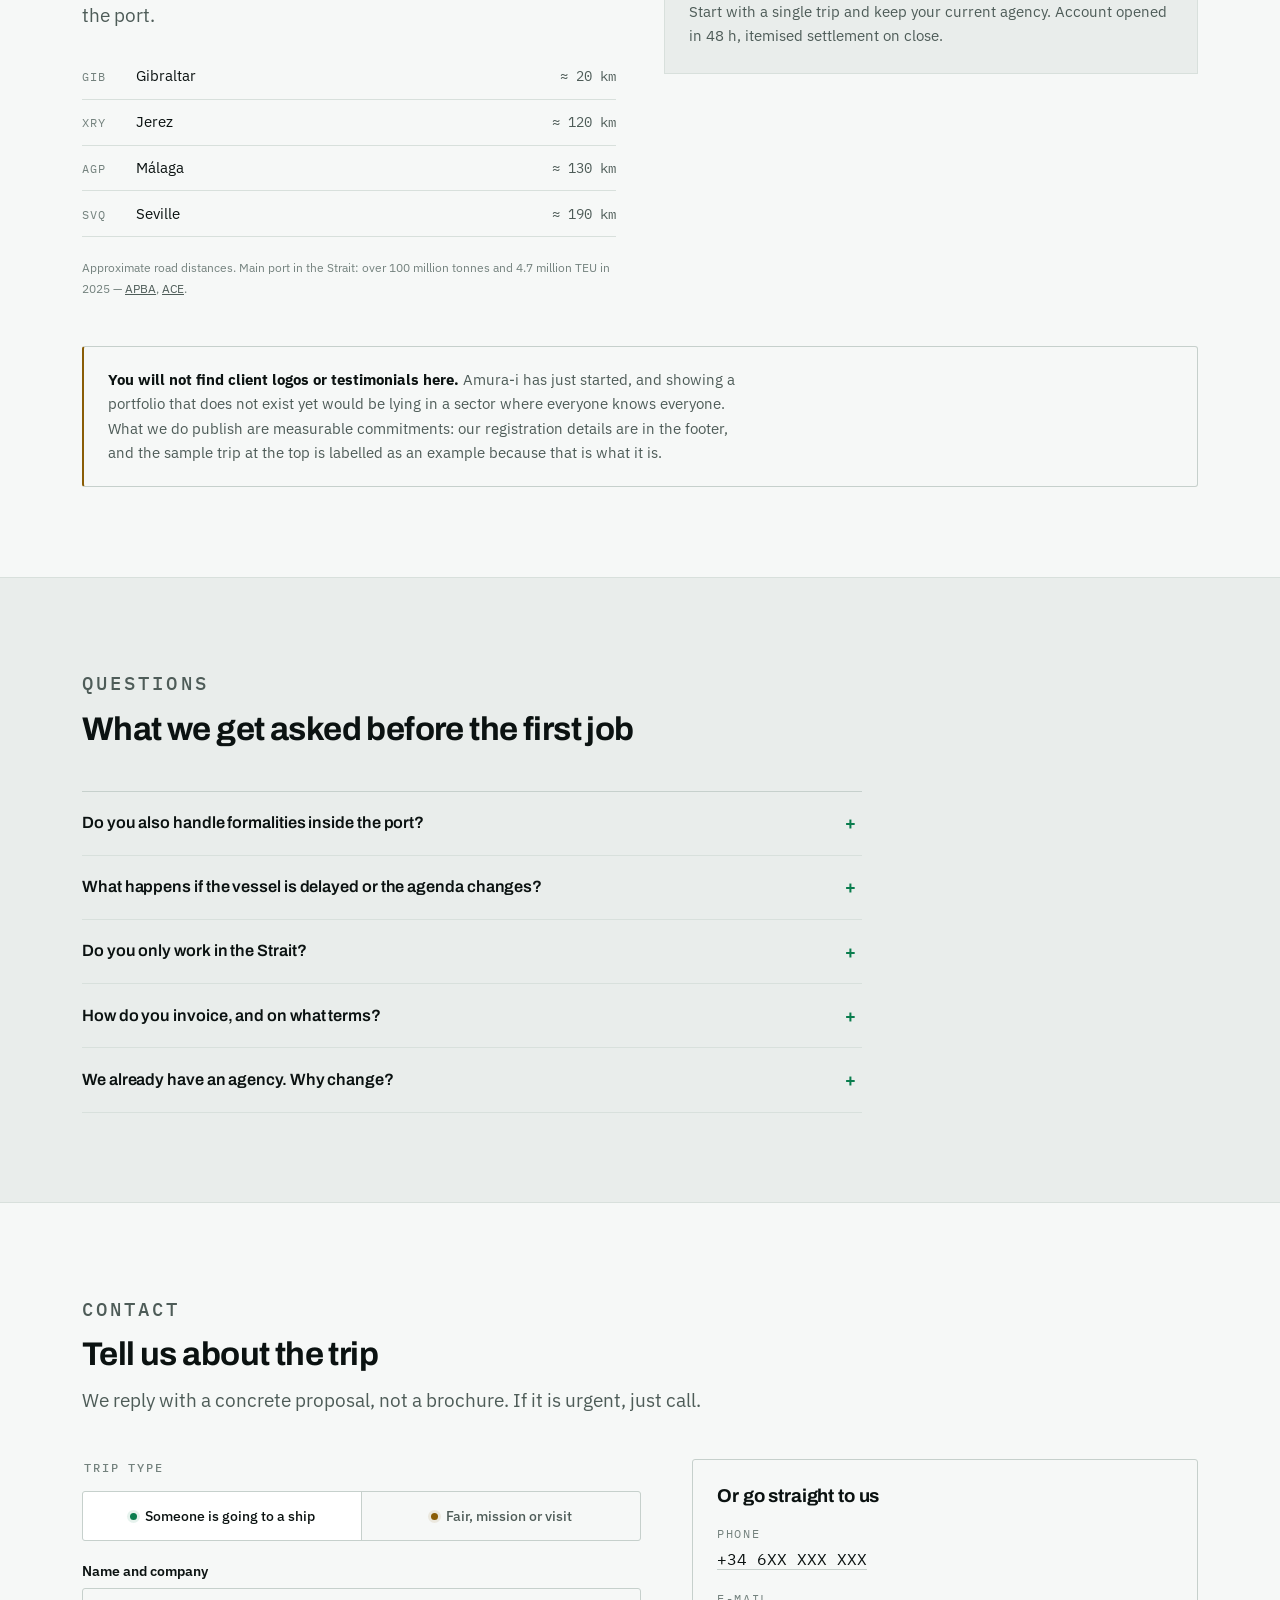
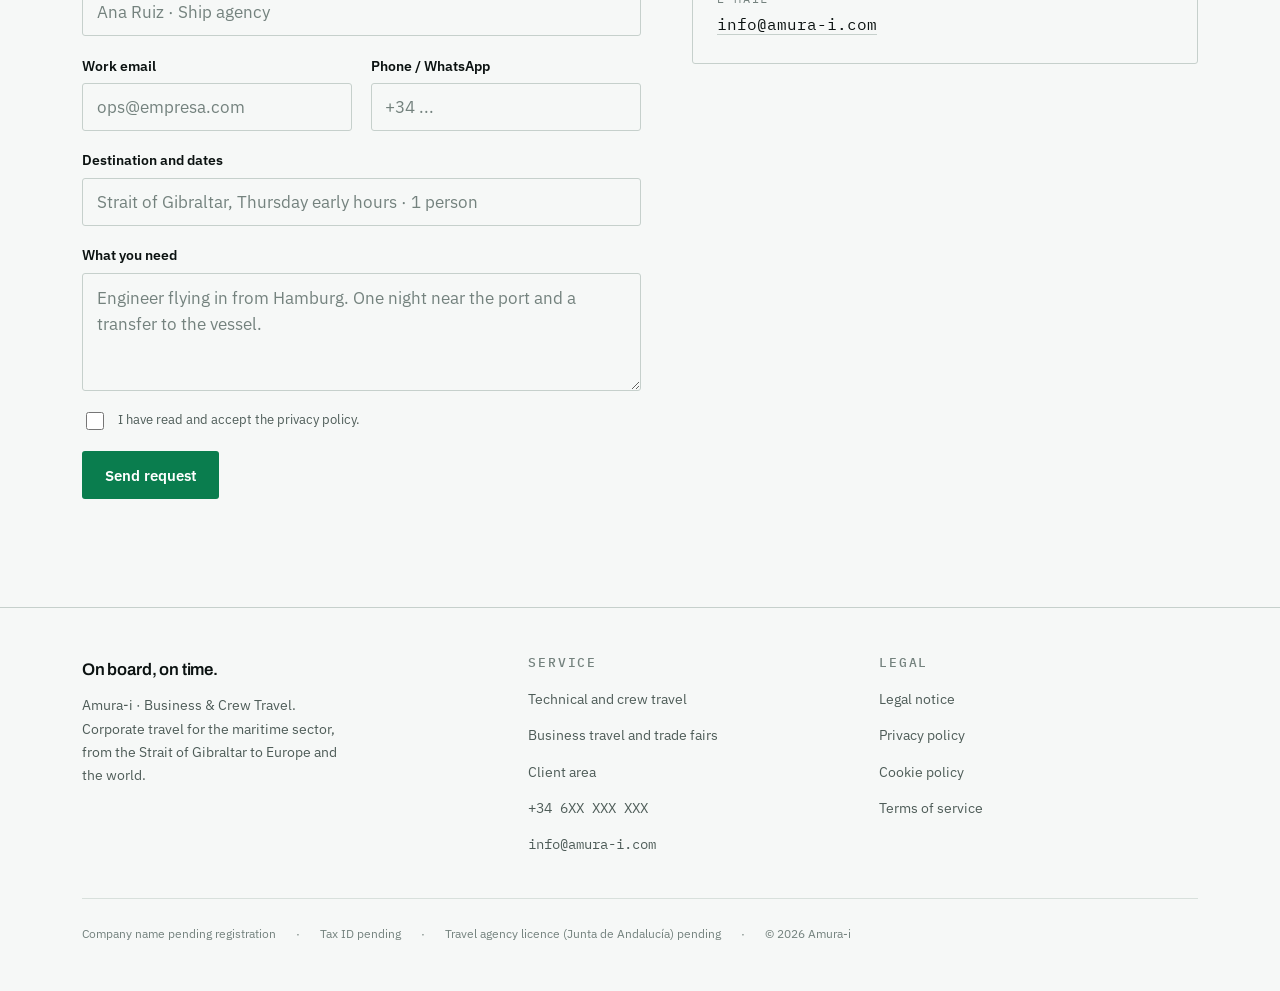
==== commit 907773dc: "Lema «On board, on time» y descriptor «Business & Crew Travel» bajo el nombre Co-Authored-By: Claude" ====
--- a/index.html
+++ b/index.html
@@ -5,7 +5,7 @@
 <head>
 <meta charset="utf-8">
 <meta name="viewport" content="width=device-width, initial-scale=1">
-<title>Amura-i · Marine Travel &amp; Events</title>
+<title>Amura-i · Business &amp; Crew Travel</title>
 <meta name="description" content="Agencia de viajes de empresa para el sector marítimo, desde el Estrecho de Gibraltar al resto de Europa y del mundo. Vuelos, trenes, hoteles y traslados para técnicos que embarcan y para equipos comerciales que van a ferias. Guardia 24/7.">
 <meta name="theme-color" content="#0B0F0E">
 <meta property="og:type" content="website">
@@ -31,7 +31,7 @@
         <circle cx="28" cy="16" r="2.6" fill="var(--green)"/>
         <path d="M28 20.5 L28 28" stroke="currentColor" stroke-width="3" fill="none"/>
       </svg>
-      <span class="brand__name">Amura-i</span>
+      <span class="brand__text"><span class="brand__name">Amura-i</span><span class="brand__desc">Business &amp; Crew Travel</span></span>
     </a>
 
     <nav class="nav" aria-label="Principal">
@@ -433,10 +433,10 @@
   <div class="wrap">
     <div class="footer__grid">
       <div>
-        <p class="footer__tagline" data-es="A bordo a tiempo." data-en="On board, on time.">A bordo a tiempo.</p>
+        <p class="footer__tagline" >On board, on time.</p>
         <p style="color:var(--ink-2);font-size:.9rem;max-width:34ch"
-           data-es="Amura-i · Marine Travel &amp; Events. Viajes de empresa para el sector marítimo, desde el Estrecho de Gibraltar a Europa y al mundo."
-           data-en="Amura-i · Marine Travel &amp; Events. Corporate travel for the maritime sector, from the Strait of Gibraltar to Europe and the world.">Amura-i · Marine Travel &amp; Events. Viajes de empresa para el sector marítimo, desde el Estrecho de Gibraltar a Europa y al mundo.</p>
+           data-es="Amura-i · Business &amp; Crew Travel. Viajes de empresa para el sector marítimo, desde el Estrecho de Gibraltar a Europa y al mundo."
+           data-en="Amura-i · Business &amp; Crew Travel. Corporate travel for the maritime sector, from the Strait of Gibraltar to Europe and the world.">Amura-i · Business &amp; Crew Travel. Viajes de empresa para el sector marítimo, desde el Estrecho de Gibraltar a Europa y al mundo.</p>
       </div>
       <div>
         <h4 data-es="Servicio" data-en="Service">Servicio</h4>
--- a/assets/css/styles.css
+++ b/assets/css/styles.css
@@ -1,5 +1,5 @@
 /* =============================================================
-   AMURA · Marine Travel & Events
+   AMURA-I · Business & Crew Travel
    Sistema visual: "noche de terminal".
    Dark-first. El color no decora: señaliza (verde estribor,
    ámbar sodio de muelle, rojo babor).
@@ -199,9 +199,14 @@
 
 .brand { display: inline-flex; align-items: center; gap: .6rem; text-decoration: none; margin-right: auto; }
 .brand__mark { width: 26px; height: 26px; flex: 0 0 auto; }
+.brand__text { display: flex; flex-direction: column; line-height: 1.1; }
 .brand__name {
   font-family: var(--font-display); font-weight: 700;
   font-size: 1.06rem; letter-spacing: .21em; text-transform: uppercase;
+}
+.brand__desc {
+  font-family: var(--font-mono); font-size: .58rem; letter-spacing: .14em;
+  text-transform: uppercase; color: var(--ink-3); margin-top: .2rem; white-space: nowrap;
 }
 
 .nav { display: none; gap: 1.35rem; }
